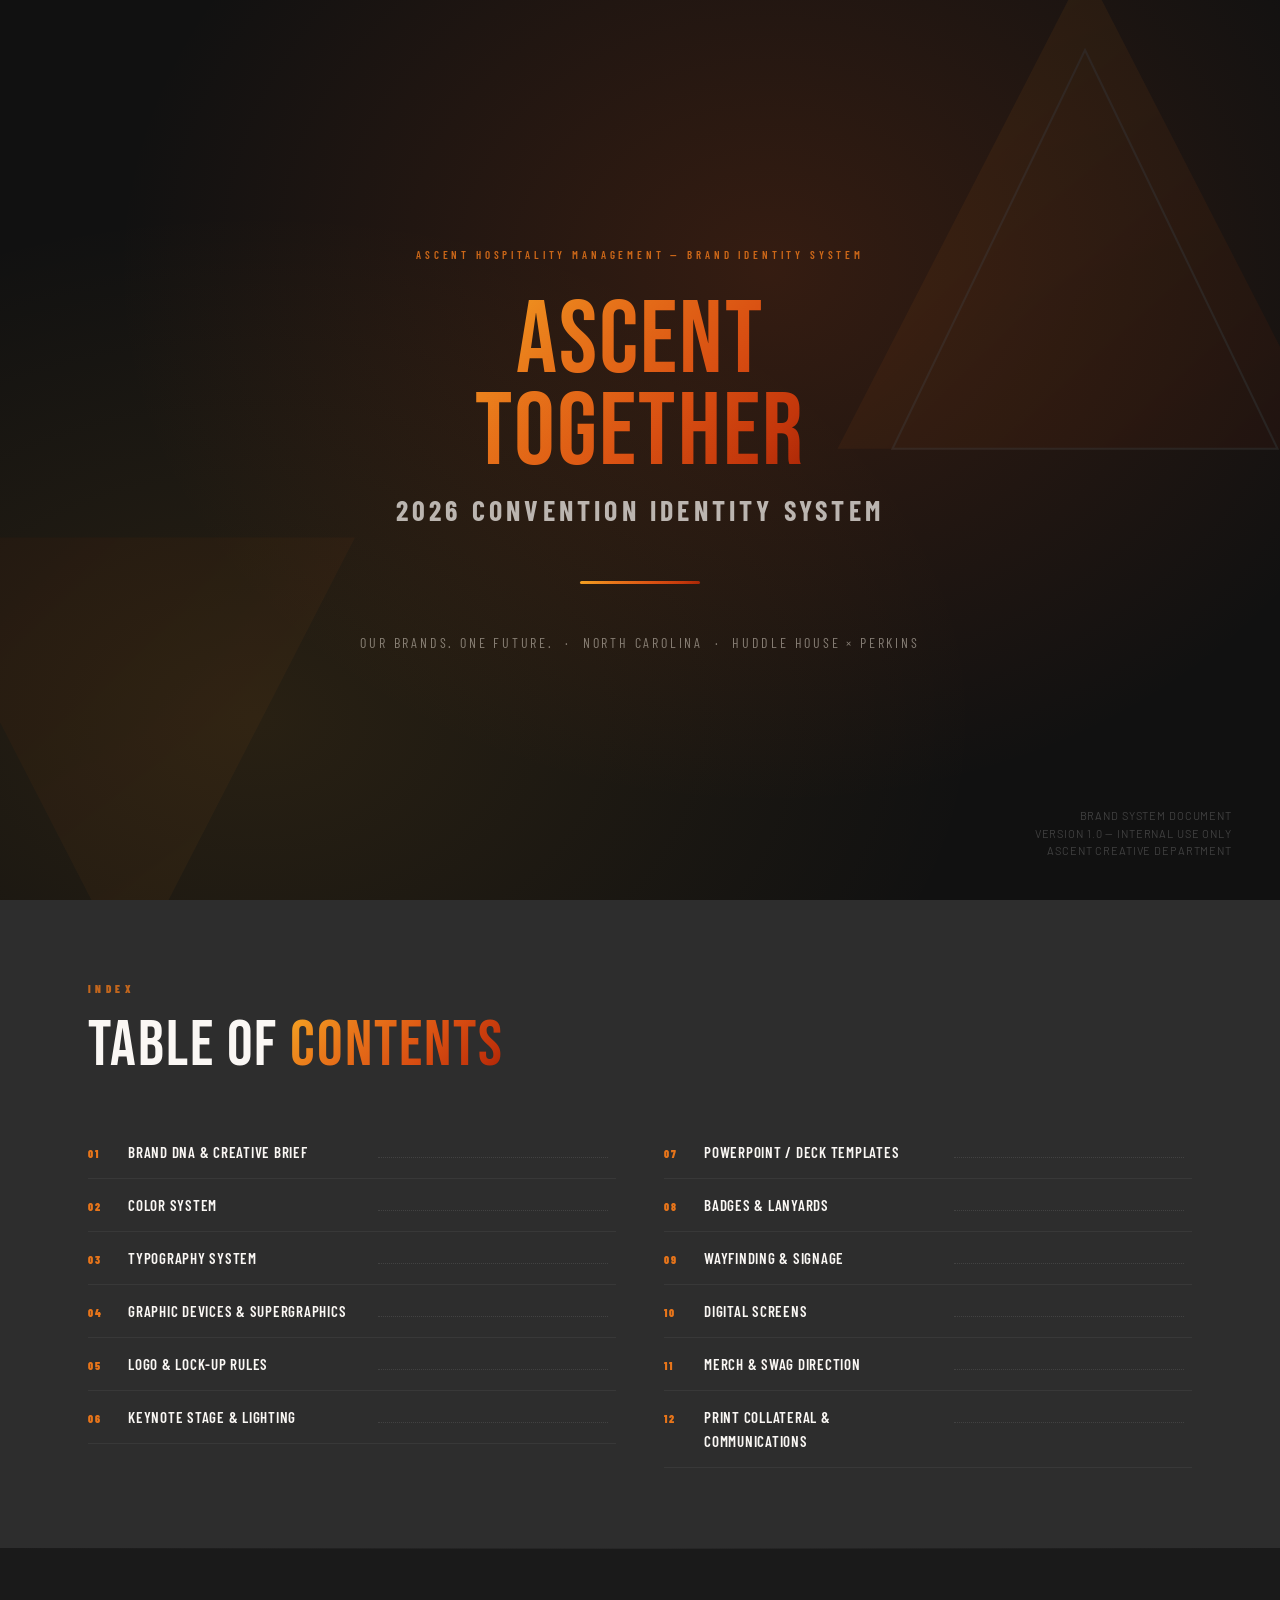
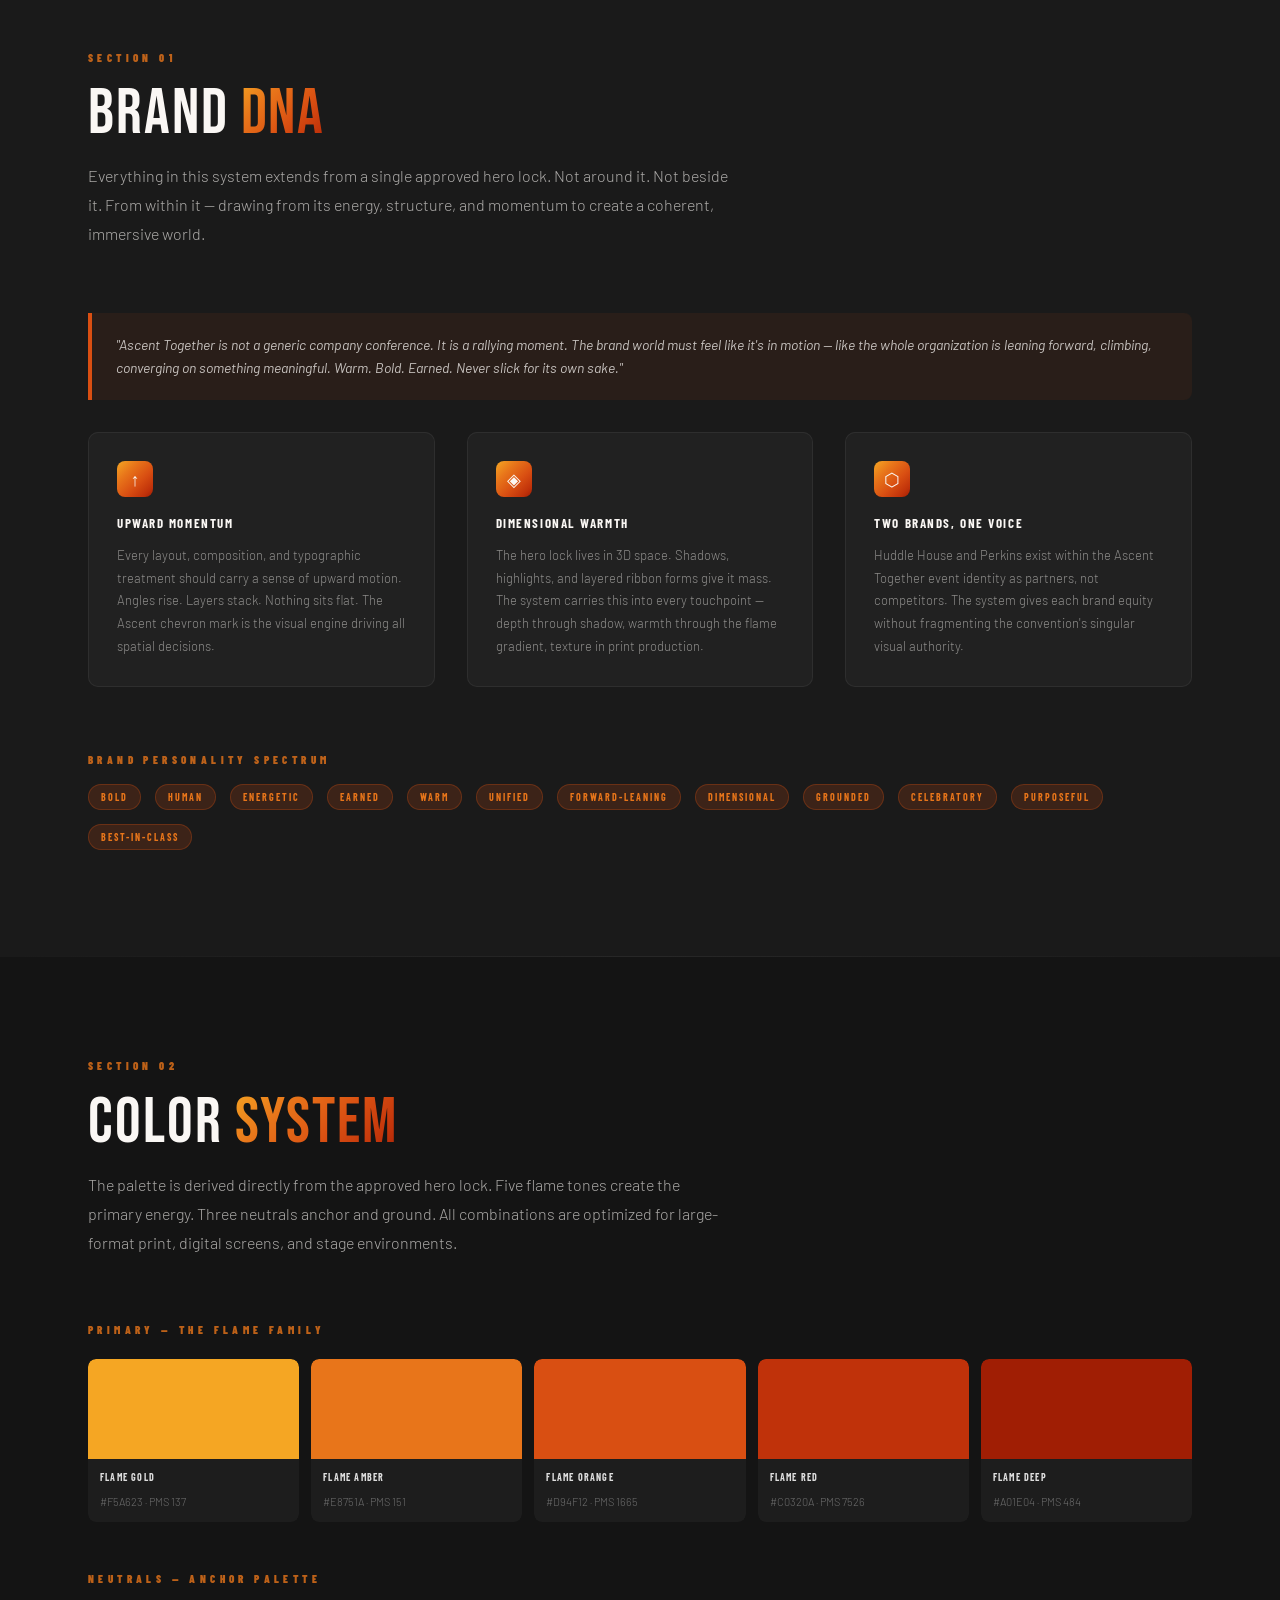
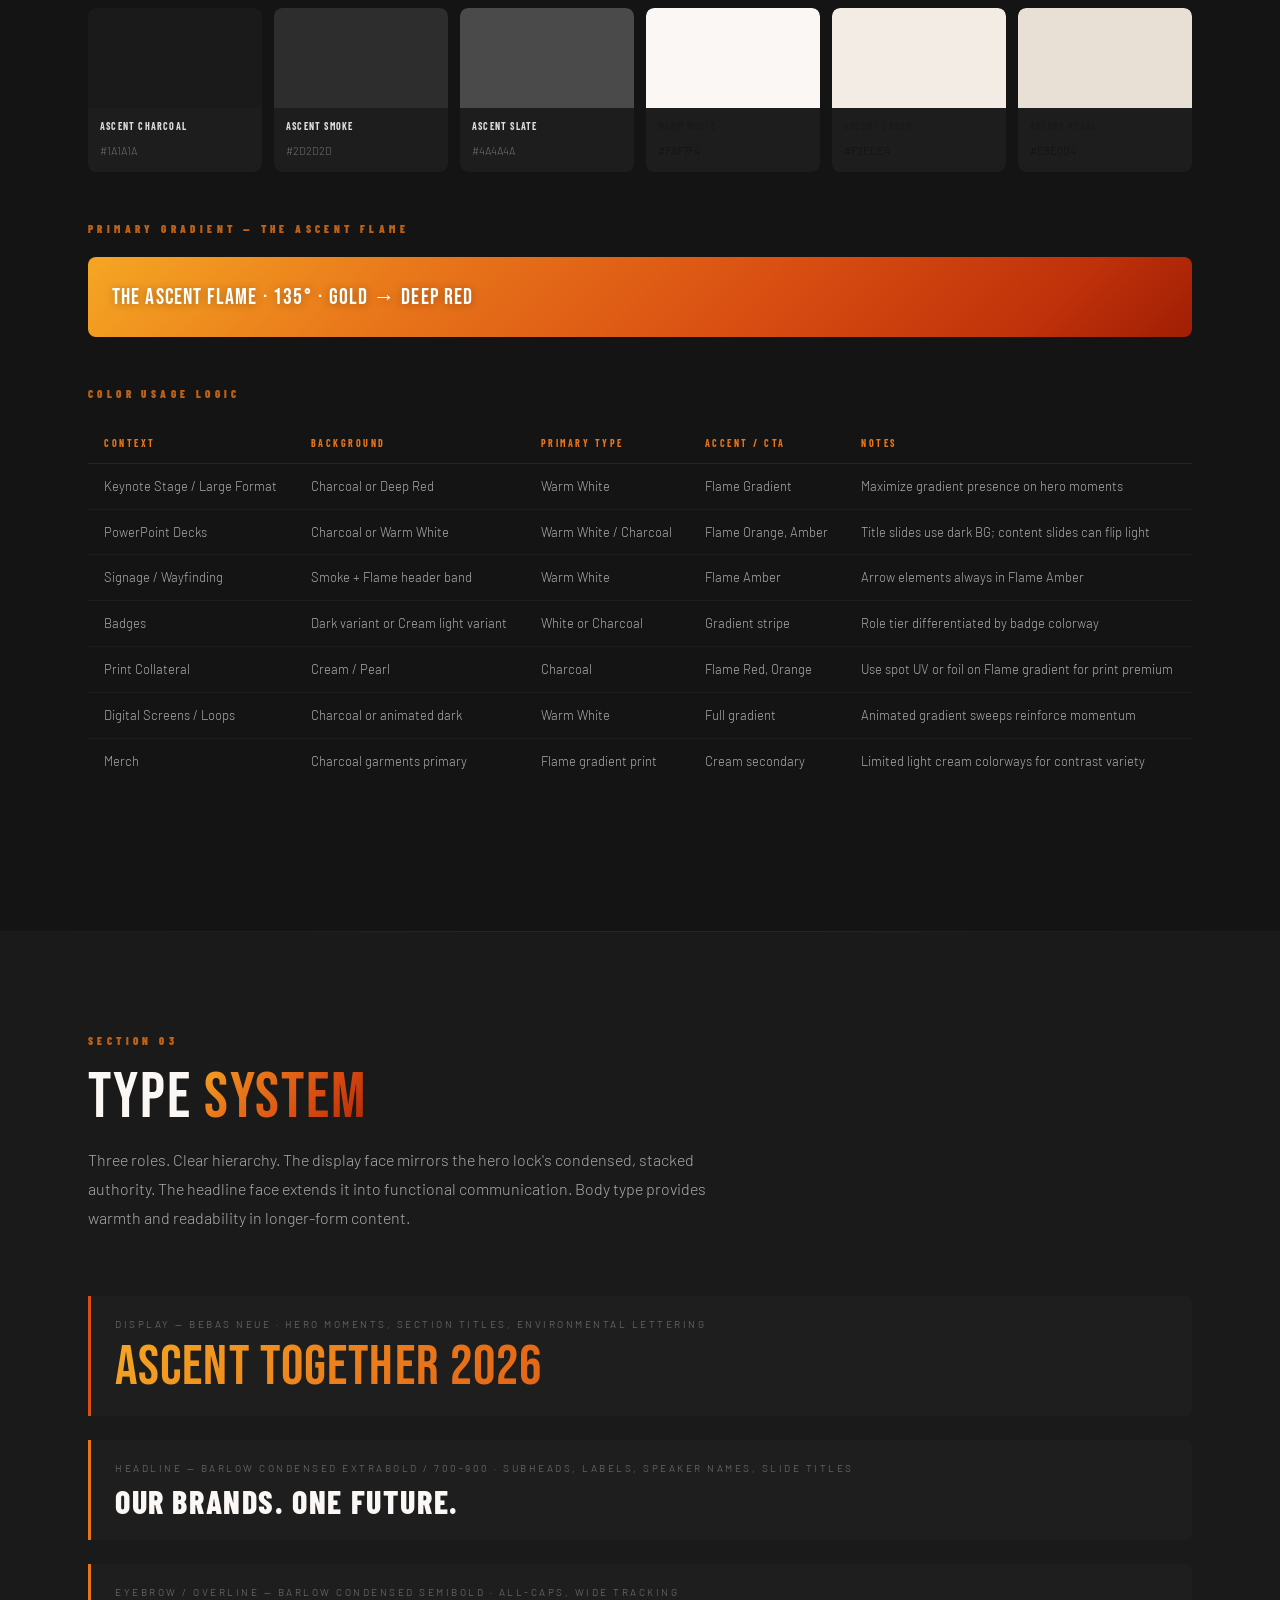
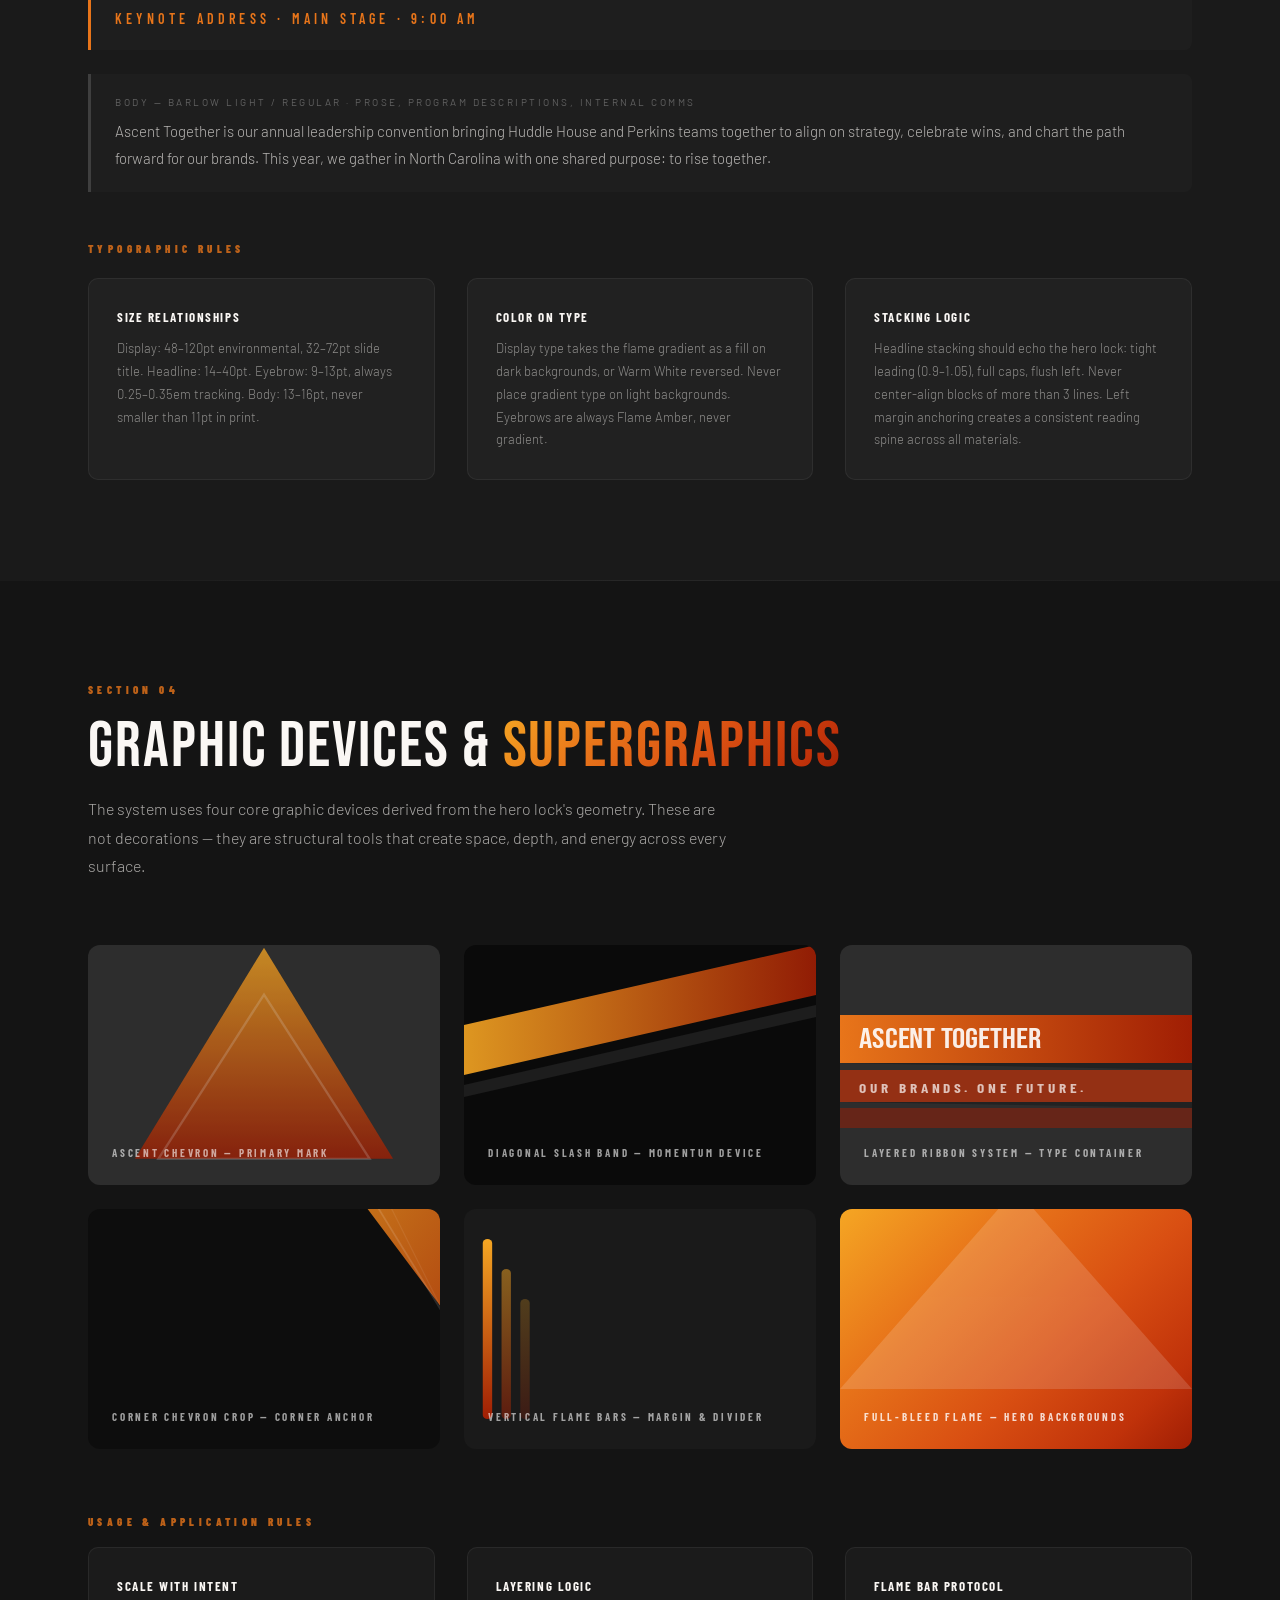
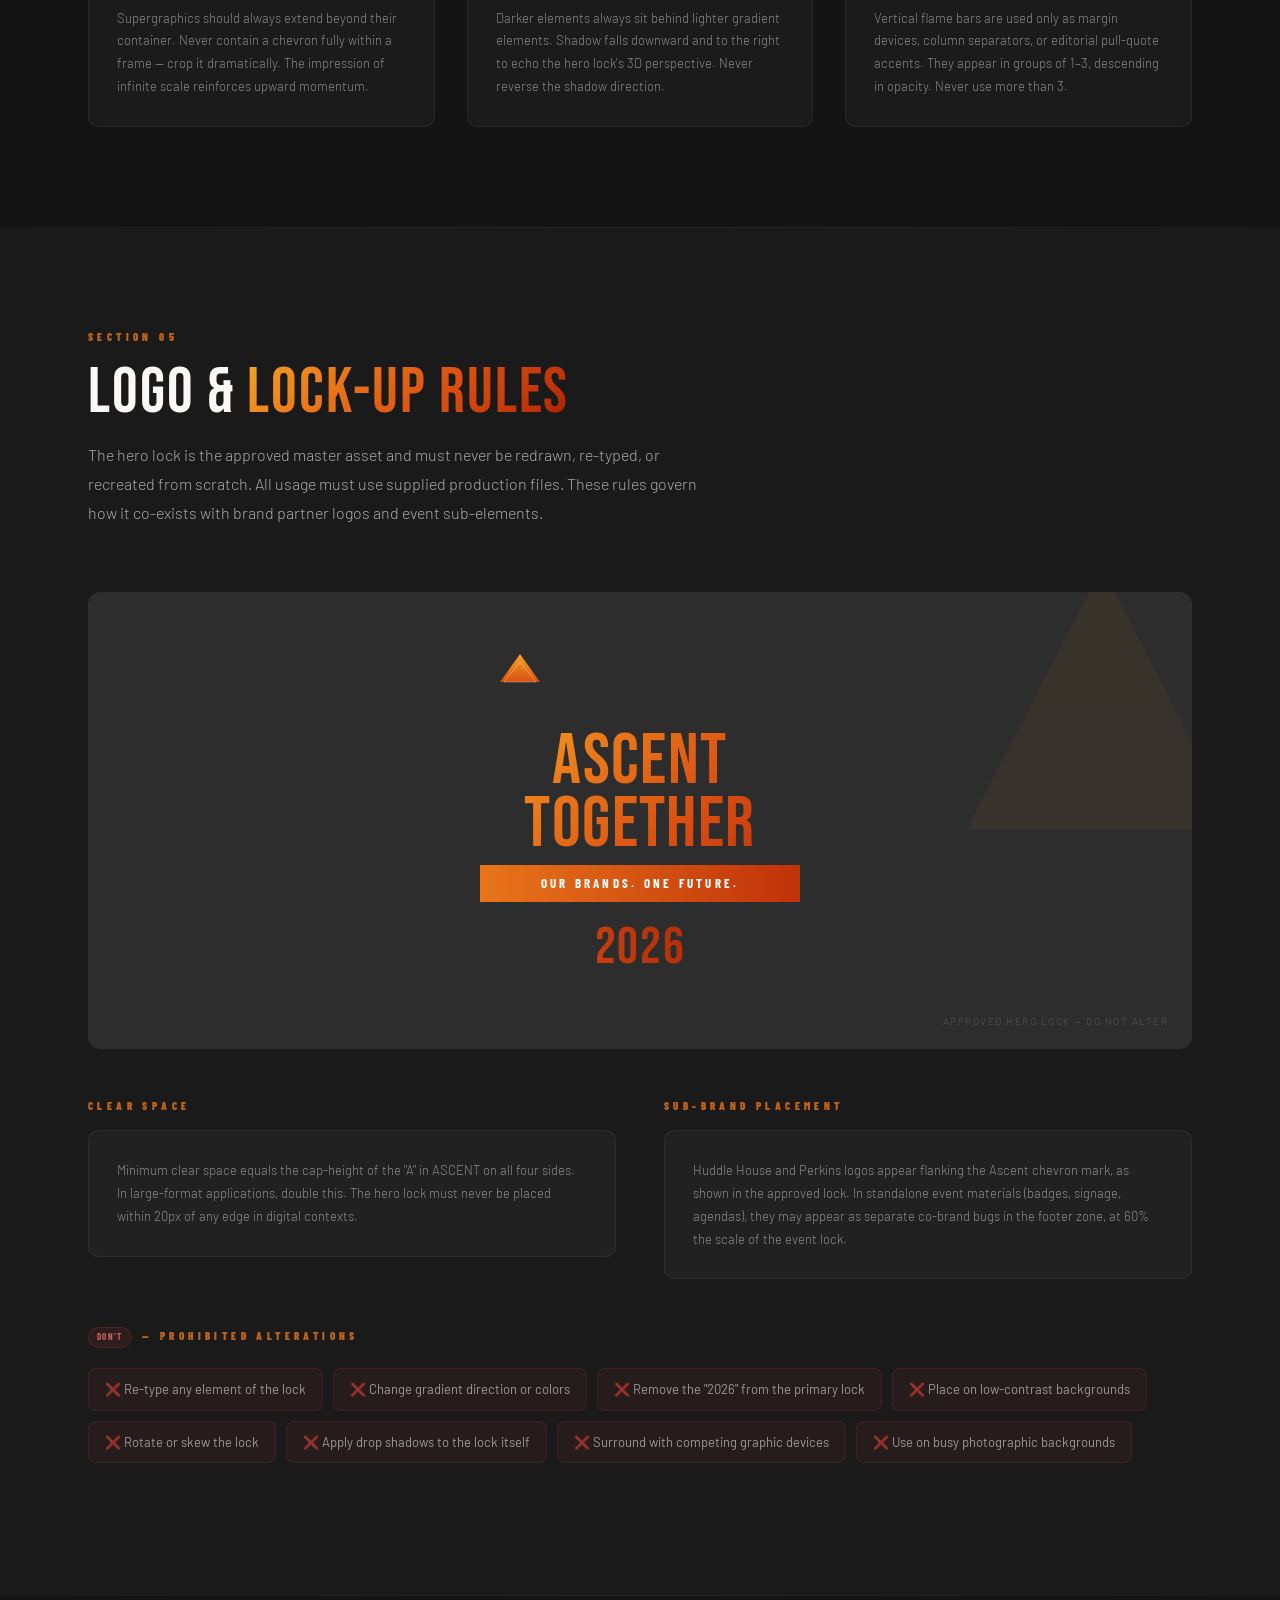
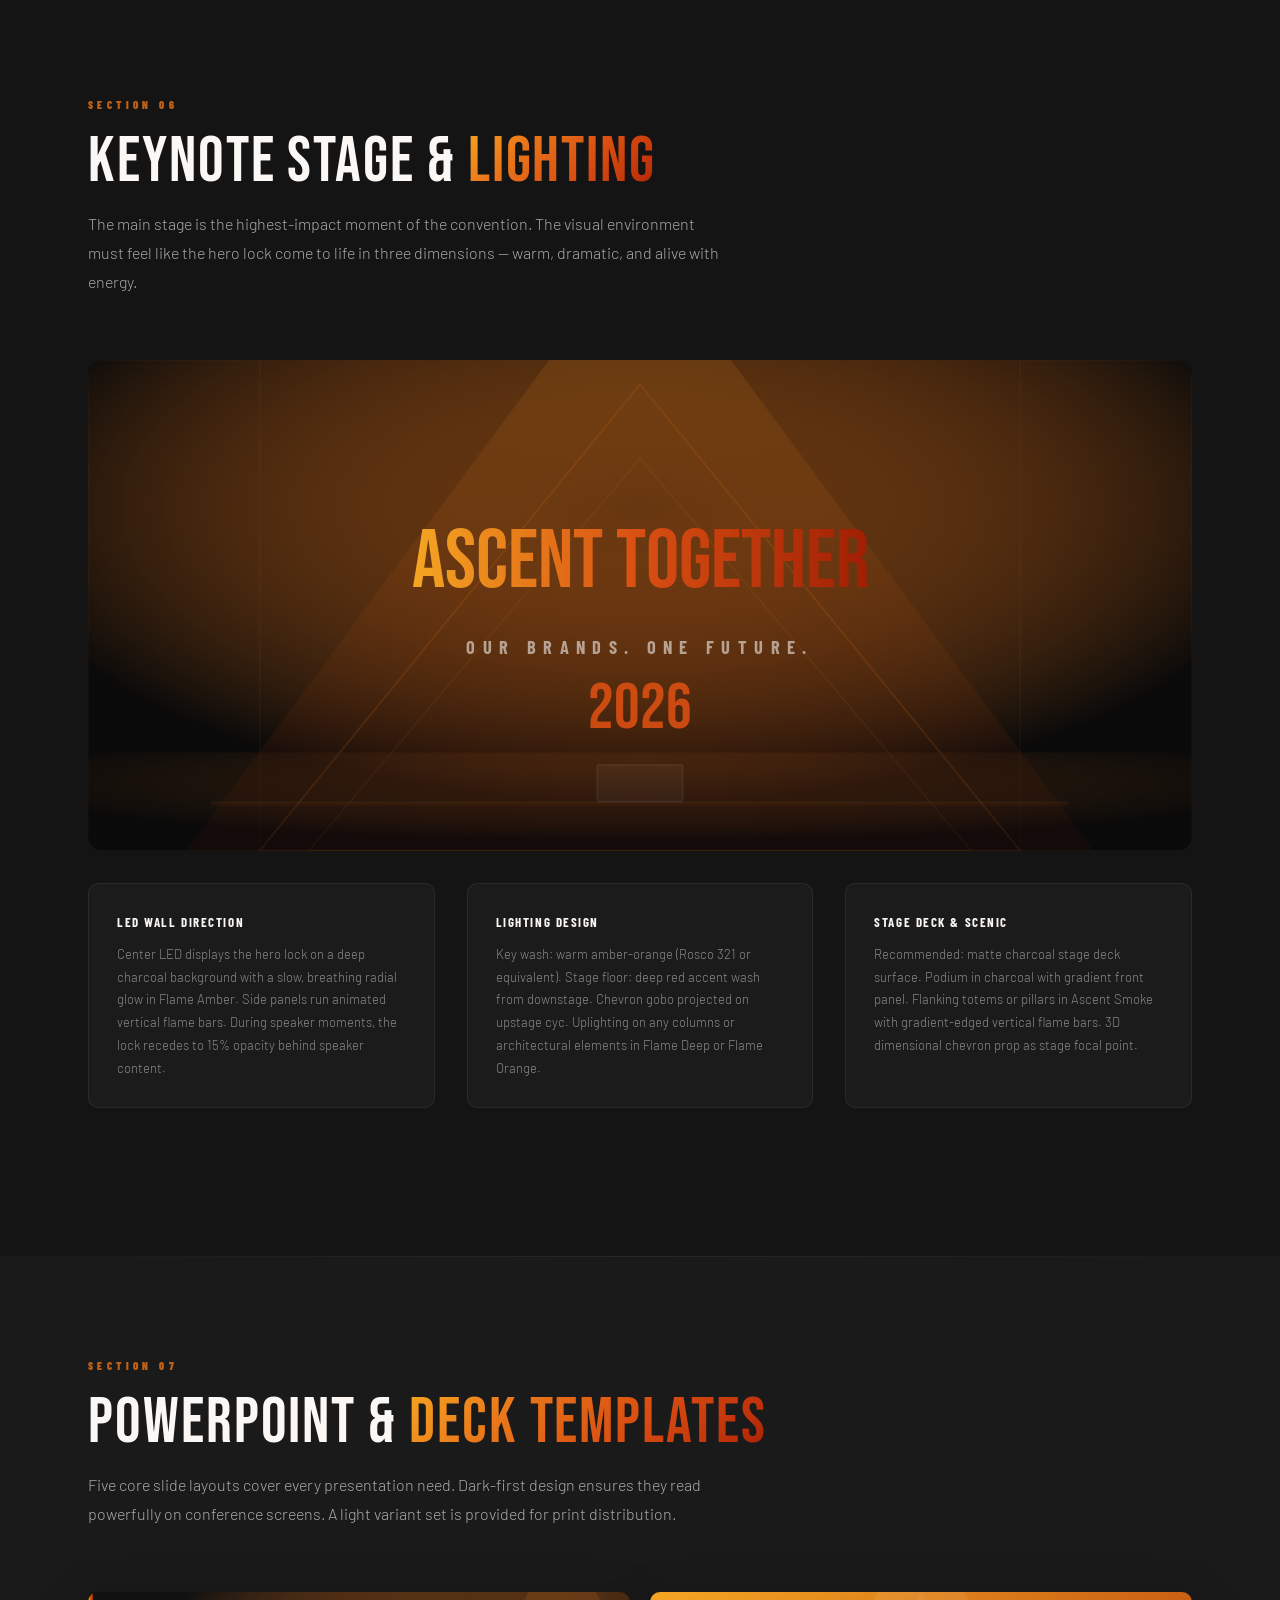
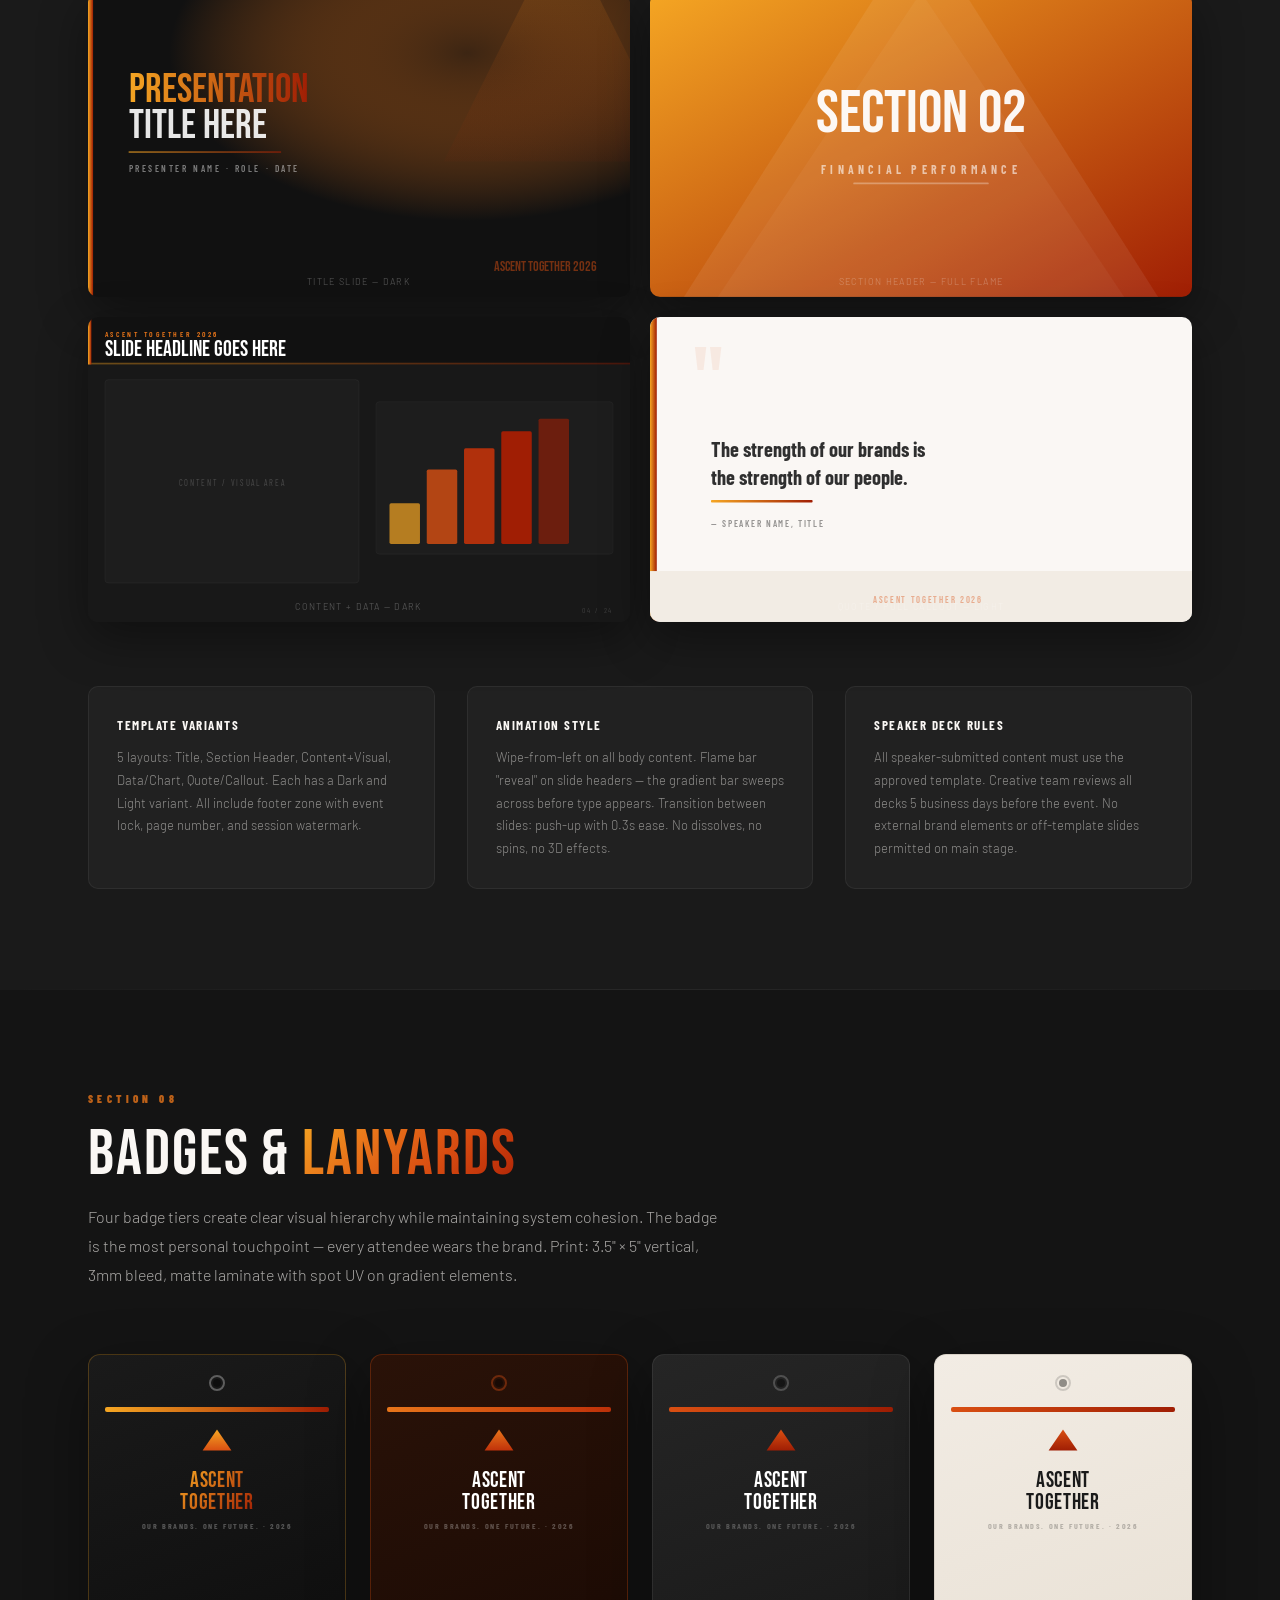
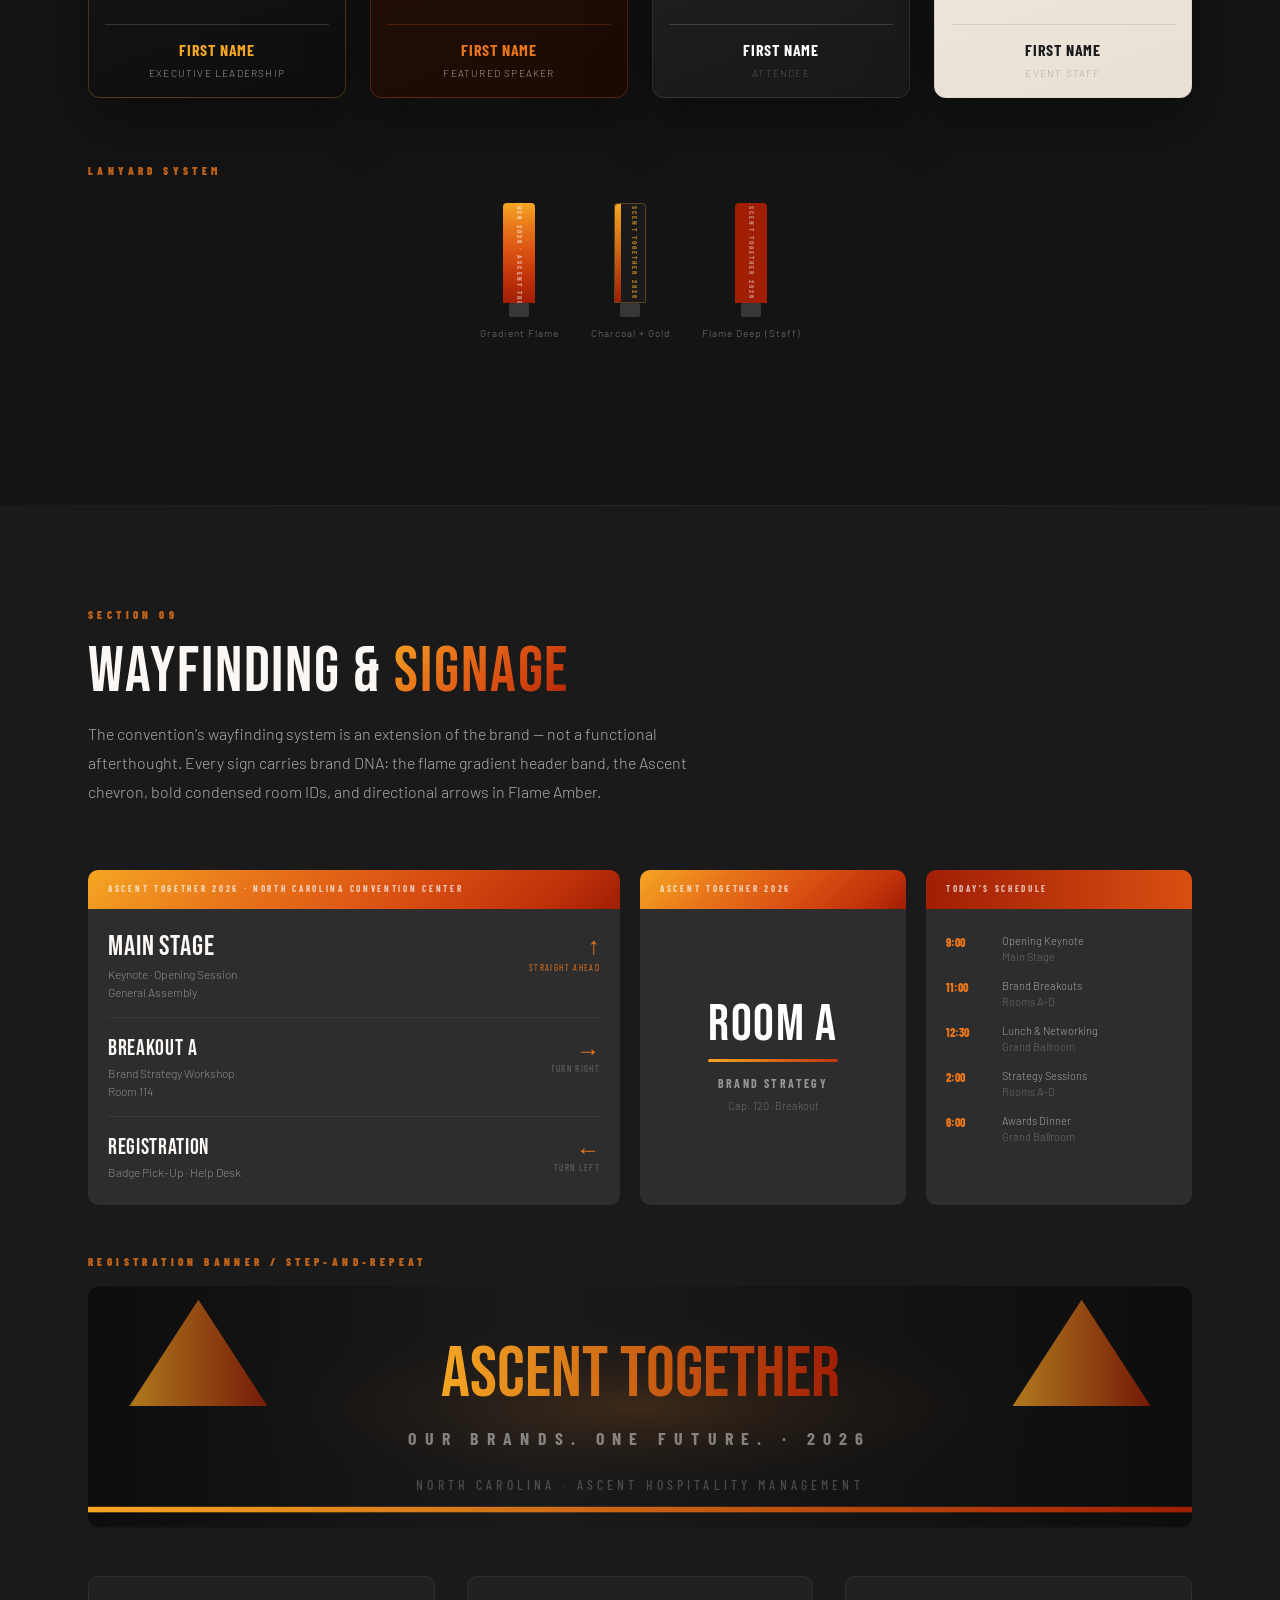
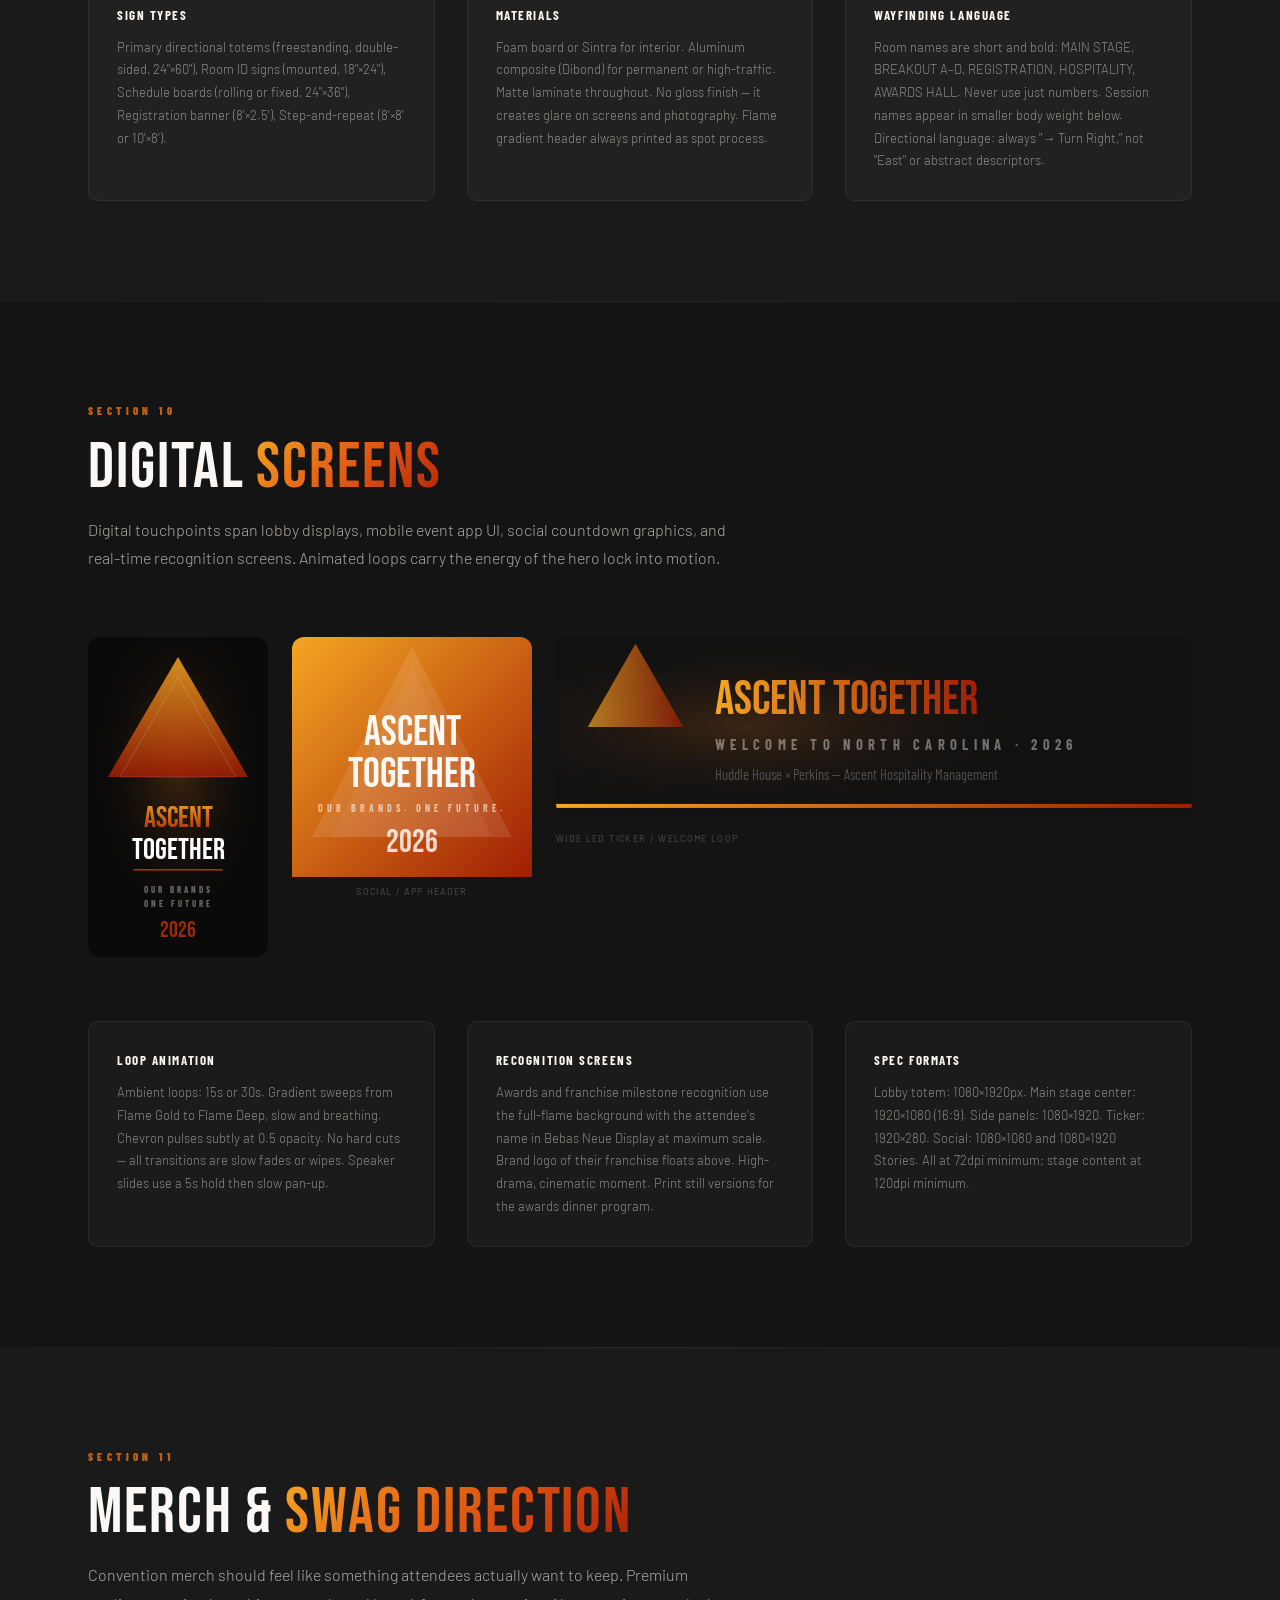
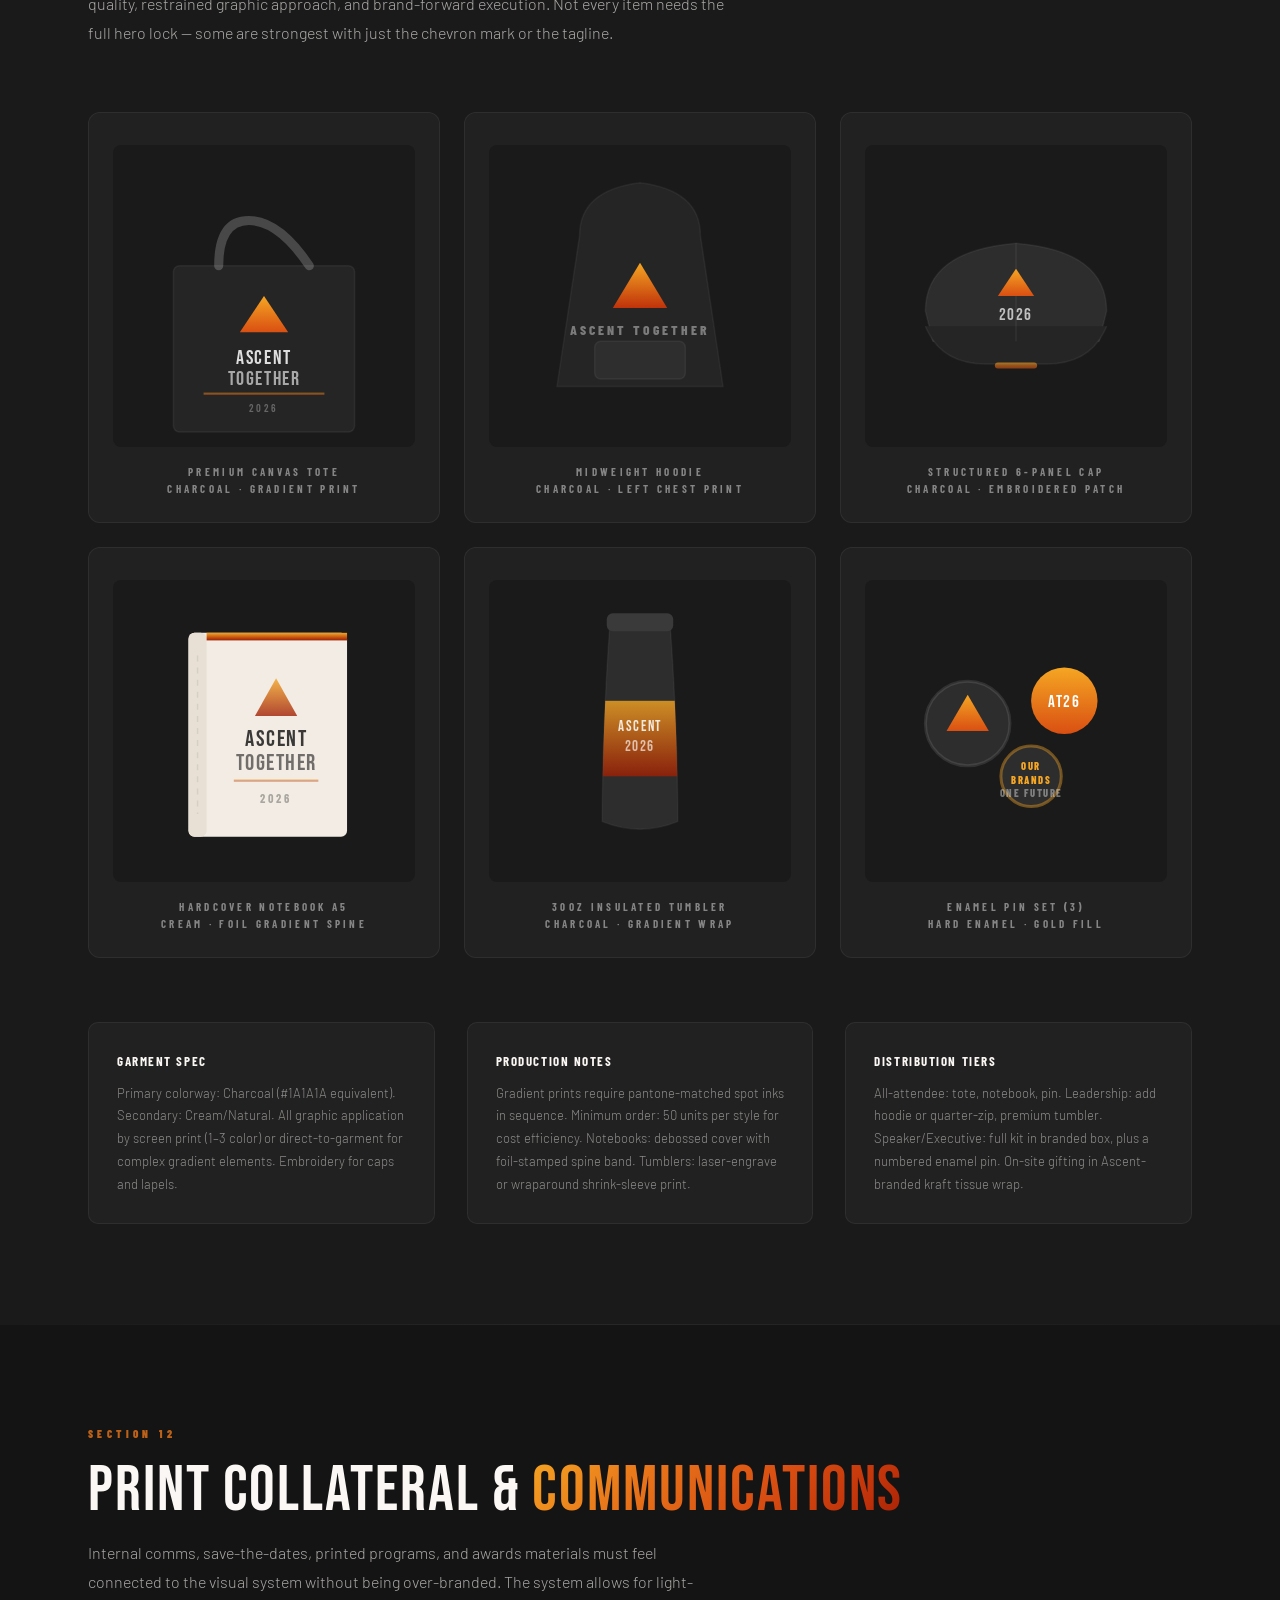
==== index.html @ b2c0755d "Add files via upload" ====
<!DOCTYPE html>
<html lang="en">
<head>
<meta charset="UTF-8">
<meta name="viewport" content="width=device-width, initial-scale=1.0">
<title>ASCENT TOGETHER 2026 — Convention Brand System</title>
<link href="https://fonts.googleapis.com/css2?family=Bebas+Neue&family=Barlow+Condensed:ital,wght@0,400;0,600;0,700;0,800;0,900;1,700&family=Barlow:ital,wght@0,300;0,400;0,500;0,600;1,300;1,400&display=swap" rel="stylesheet">
<style>
  :root {
    /* Brand Palette */
    --flame-gold:    #F5A623;
    --flame-amber:   #E8751A;
    --flame-orange:  #D94F12;
    --flame-red:     #C0320A;
    --flame-deep:    #A01E04;

    --ascent-charcoal: #1A1A1A;
    --ascent-smoke:    #2D2D2D;
    --ascent-slate:    #4A4A4A;
    --ascent-warm-white: #FAF7F4;
    --ascent-cream:   #F2ECE4;
    --ascent-pearl:   #E8E0D4;

    /* Typography */
    --font-display: 'Bebas Neue', 'Impact', sans-serif;
    --font-headline: 'Barlow Condensed', sans-serif;
    --font-body: 'Barlow', sans-serif;

    /* Gradients */
    --gradient-flame: linear-gradient(135deg, #F5A623 0%, #E8751A 30%, #D94F12 60%, #C0320A 85%, #A01E04 100%);
    --gradient-flame-v: linear-gradient(180deg, #F5A623 0%, #E8751A 30%, #D94F12 60%, #C0320A 100%);
    --gradient-dark: linear-gradient(135deg, #1A1A1A 0%, #2D2D2D 100%);
    --gradient-warm: linear-gradient(135deg, #FAF7F4 0%, #F2ECE4 100%);

    --page-width: 1200px;
  }

  * { margin: 0; padding: 0; box-sizing: border-box; }

  body {
    background: var(--ascent-charcoal);
    color: var(--ascent-warm-white);
    font-family: var(--font-body);
    font-size: 16px;
    line-height: 1.6;
  }

  /* ─── COVER ─── */
  .cover {
    position: relative;
    min-height: 100vh;
    display: flex;
    flex-direction: column;
    justify-content: center;
    align-items: center;
    overflow: hidden;
    background: #111;
    padding: 80px 40px;
  }

  .cover-bg {
    position: absolute;
    inset: 0;
    background: radial-gradient(ellipse at 60% 30%, rgba(216,79,18,0.18) 0%, transparent 60%),
                radial-gradient(ellipse at 20% 80%, rgba(245,166,35,0.10) 0%, transparent 50%);
  }

  .cover-supergraphic {
    position: absolute;
    top: -60px;
    right: -80px;
    width: 550px;
    height: 550px;
    opacity: 0.07;
  }

  .cover-supergraphic-bl {
    position: absolute;
    bottom: -100px;
    left: -120px;
    width: 500px;
    height: 500px;
    opacity: 0.05;
    transform: rotate(180deg);
  }

  .cover-label {
    font-family: var(--font-headline);
    font-weight: 600;
    font-size: 11px;
    letter-spacing: 0.35em;
    text-transform: uppercase;
    color: var(--flame-amber);
    margin-bottom: 32px;
    opacity: 0.85;
  }

  .cover-title {
    font-family: var(--font-display);
    font-size: clamp(64px, 8vw, 120px);
    line-height: 0.9;
    text-align: center;
    background: var(--gradient-flame);
    -webkit-background-clip: text;
    -webkit-text-fill-color: transparent;
    background-clip: text;
    margin-bottom: 8px;
    letter-spacing: 0.02em;
  }

  .cover-sub {
    font-family: var(--font-headline);
    font-weight: 700;
    font-size: clamp(18px, 2.5vw, 28px);
    letter-spacing: 0.15em;
    text-transform: uppercase;
    color: var(--ascent-warm-white);
    text-align: center;
    margin-bottom: 48px;
    opacity: 0.7;
  }

  .cover-divider {
    width: 120px;
    height: 3px;
    background: var(--gradient-flame);
    margin: 0 auto 48px;
    border-radius: 2px;
  }

  .cover-meta {
    font-family: var(--font-headline);
    font-weight: 400;
    font-size: 14px;
    letter-spacing: 0.2em;
    text-transform: uppercase;
    color: var(--ascent-pearl);
    text-align: center;
    opacity: 0.5;
  }

  .cover-doc-info {
    position: absolute;
    bottom: 40px;
    right: 48px;
    text-align: right;
    font-family: var(--font-body);
    font-size: 11px;
    letter-spacing: 0.08em;
    color: rgba(255,255,255,0.2);
    text-transform: uppercase;
  }

  /* ─── SECTION SYSTEM ─── */
  .section-block {
    max-width: var(--page-width);
    margin: 0 auto;
    padding: 100px 48px;
  }

  .section-divider {
    width: 100%;
    height: 1px;
    background: linear-gradient(90deg, var(--flame-orange), transparent);
    opacity: 0.2;
  }

  .section-number {
    font-family: var(--font-headline);
    font-weight: 900;
    font-size: 11px;
    letter-spacing: 0.4em;
    text-transform: uppercase;
    color: var(--flame-amber);
    margin-bottom: 16px;
    opacity: 0.8;
  }

  .section-title {
    font-family: var(--font-display);
    font-size: clamp(40px, 5vw, 72px);
    line-height: 1;
    letter-spacing: 0.03em;
    color: var(--ascent-warm-white);
    margin-bottom: 16px;
  }

  .section-title span {
    background: var(--gradient-flame);
    -webkit-background-clip: text;
    -webkit-text-fill-color: transparent;
    background-clip: text;
  }

  .section-intro {
    font-family: var(--font-body);
    font-size: 16px;
    font-weight: 300;
    line-height: 1.8;
    color: rgba(250,247,244,0.65);
    max-width: 640px;
    margin-bottom: 64px;
  }

  /* ─── PALETTE ─── */
  .palette-grid {
    display: grid;
    grid-template-columns: repeat(5, 1fr) 1fr 1fr 1fr;
    gap: 12px;
    margin-bottom: 48px;
  }

  .swatch {
    border-radius: 8px;
    overflow: hidden;
  }

  .swatch-color {
    height: 100px;
    border-radius: 8px 8px 0 0;
  }

  .swatch-info {
    background: rgba(255,255,255,0.04);
    padding: 10px 12px;
    border-radius: 0 0 8px 8px;
  }

  .swatch-name {
    font-family: var(--font-headline);
    font-weight: 700;
    font-size: 10px;
    letter-spacing: 0.12em;
    text-transform: uppercase;
    color: rgba(255,255,255,0.85);
    display: block;
    margin-bottom: 2px;
  }

  .swatch-hex {
    font-family: var(--font-body);
    font-size: 11px;
    color: rgba(255,255,255,0.35);
    font-weight: 300;
  }

  .gradient-swatch {
    height: 80px;
    border-radius: 8px;
    background: var(--gradient-flame);
    margin-bottom: 48px;
    position: relative;
    display: flex;
    align-items: center;
    padding: 0 24px;
  }

  .gradient-swatch-label {
    font-family: var(--font-display);
    font-size: 22px;
    color: white;
    letter-spacing: 0.05em;
    text-shadow: 0 1px 8px rgba(0,0,0,0.3);
  }

  /* ─── TYPE SYSTEM ─── */
  .type-specimen {
    display: grid;
    grid-template-columns: 1fr 1fr;
    gap: 40px;
    margin-bottom: 64px;
  }

  .type-row {
    border-left: 3px solid;
    padding: 20px 24px;
    margin-bottom: 24px;
    background: rgba(255,255,255,0.02);
    border-radius: 0 8px 8px 0;
  }

  .type-row.flame { border-color: var(--flame-orange); }
  .type-row.amber { border-color: var(--flame-amber); }
  .type-row.slate { border-color: rgba(255,255,255,0.15); }

  .type-meta {
    font-size: 10px;
    letter-spacing: 0.25em;
    text-transform: uppercase;
    color: rgba(255,255,255,0.3);
    margin-bottom: 8px;
    font-family: var(--font-body);
    font-weight: 400;
  }

  .type-display-ex {
    font-family: var(--font-display);
    font-size: 56px;
    line-height: 1;
    background: var(--gradient-flame);
    -webkit-background-clip: text;
    -webkit-text-fill-color: transparent;
    background-clip: text;
    letter-spacing: 0.02em;
  }

  .type-headline-ex {
    font-family: var(--font-headline);
    font-size: 32px;
    font-weight: 800;
    line-height: 1.1;
    letter-spacing: 0.05em;
    text-transform: uppercase;
    color: var(--ascent-warm-white);
  }

  .type-subhead-ex {
    font-family: var(--font-headline);
    font-size: 14px;
    font-weight: 600;
    letter-spacing: 0.3em;
    text-transform: uppercase;
    color: var(--flame-amber);
  }

  .type-body-ex {
    font-family: var(--font-body);
    font-size: 15px;
    font-weight: 300;
    line-height: 1.8;
    color: rgba(250,247,244,0.7);
  }

  /* ─── SUPERGRAPHIC DEVICE ─── */
  .supergraphic-showcase {
    display: grid;
    grid-template-columns: 1fr 1fr 1fr;
    gap: 24px;
    margin-bottom: 64px;
  }

  .sg-card {
    border-radius: 12px;
    overflow: hidden;
    position: relative;
    min-height: 240px;
    display: flex;
    align-items: flex-end;
    padding: 24px;
  }

  .sg-card-label {
    font-family: var(--font-headline);
    font-weight: 700;
    font-size: 11px;
    letter-spacing: 0.25em;
    text-transform: uppercase;
    color: rgba(255,255,255,0.6);
    position: relative;
    z-index: 2;
  }

  /* ─── ENVIRONMENTAL / APPLICATIONS ─── */
  .app-grid {
    display: grid;
    grid-template-columns: 1fr 1fr;
    gap: 24px;
    margin-bottom: 64px;
  }

  .app-card {
    border-radius: 12px;
    padding: 0;
    overflow: hidden;
    position: relative;
    min-height: 320px;
    display: flex;
    flex-direction: column;
    justify-content: flex-end;
  }

  .app-card-inner {
    padding: 32px;
    position: relative;
    z-index: 2;
  }

  .app-card-eyebrow {
    font-family: var(--font-headline);
    font-size: 10px;
    font-weight: 600;
    letter-spacing: 0.35em;
    text-transform: uppercase;
    color: var(--flame-amber);
    margin-bottom: 8px;
  }

  .app-card-title {
    font-family: var(--font-display);
    font-size: 36px;
    line-height: 1;
    color: white;
    letter-spacing: 0.03em;
    margin-bottom: 12px;
  }

  .app-card-desc {
    font-family: var(--font-body);
    font-size: 13px;
    font-weight: 300;
    line-height: 1.7;
    color: rgba(255,255,255,0.55);
    max-width: 340px;
  }

  /* Stage / Keynote */
  .keynote-mockup {
    border-radius: 16px;
    overflow: hidden;
    background: #0A0A0A;
    margin-bottom: 64px;
    position: relative;
    padding-bottom: 44.44%; /* 16:9 */
  }

  .keynote-mockup-inner {
    position: absolute;
    inset: 0;
    display: flex;
    flex-direction: column;
    align-items: center;
    justify-content: center;
    overflow: hidden;
  }

  /* Badge System */
  .badge-grid {
    display: grid;
    grid-template-columns: repeat(4, 1fr);
    gap: 24px;
    margin-bottom: 64px;
  }

  .badge {
    border-radius: 12px;
    overflow: hidden;
    aspect-ratio: 3/4;
    position: relative;
    display: flex;
    flex-direction: column;
    align-items: center;
    justify-content: flex-start;
    padding: 20px 16px 16px;
    box-shadow: 0 20px 60px rgba(0,0,0,0.4);
  }

  .badge-hole {
    width: 16px;
    height: 16px;
    border-radius: 50%;
    border: 2px solid rgba(255,255,255,0.3);
    margin-bottom: 16px;
    position: relative;
  }
  .badge-hole::after {
    content: '';
    position: absolute;
    inset: 2px;
    border-radius: 50%;
    background: rgba(0,0,0,0.4);
  }

  .badge-logo-area {
    margin-bottom: 12px;
    text-align: center;
  }

  .badge-event-name {
    font-family: var(--font-display);
    font-size: 22px;
    text-align: center;
    line-height: 1;
    letter-spacing: 0.03em;
  }

  .badge-tagline {
    font-family: var(--font-headline);
    font-size: 8px;
    font-weight: 700;
    letter-spacing: 0.2em;
    text-transform: uppercase;
    text-align: center;
    margin-top: 6px;
    opacity: 0.7;
  }

  .badge-name-area {
    margin-top: auto;
    text-align: center;
    width: 100%;
    border-top: 1px solid rgba(255,255,255,0.15);
    padding-top: 12px;
  }

  .badge-name {
    font-family: var(--font-headline);
    font-weight: 700;
    font-size: 16px;
    letter-spacing: 0.05em;
    text-transform: uppercase;
  }

  .badge-title {
    font-family: var(--font-body);
    font-size: 10px;
    font-weight: 300;
    letter-spacing: 0.12em;
    text-transform: uppercase;
    opacity: 0.6;
    margin-top: 2px;
  }

  /* PowerPoint Template */
  .deck-grid {
    display: grid;
    grid-template-columns: 1fr 1fr;
    gap: 20px;
    margin-bottom: 64px;
  }

  .slide {
    border-radius: 10px;
    overflow: hidden;
    position: relative;
    aspect-ratio: 16/9;
    box-shadow: 0 16px 48px rgba(0,0,0,0.4);
  }

  .slide-inner {
    position: absolute;
    inset: 0;
    padding: 32px;
    display: flex;
    flex-direction: column;
  }

  /* Merch */
  .merch-grid {
    display: grid;
    grid-template-columns: repeat(3, 1fr);
    gap: 24px;
    margin-bottom: 64px;
  }

  .merch-card {
    border-radius: 12px;
    background: rgba(255,255,255,0.03);
    border: 1px solid rgba(255,255,255,0.06);
    padding: 32px 24px 24px;
    display: flex;
    flex-direction: column;
    align-items: center;
    gap: 16px;
  }

  .merch-visual {
    width: 100%;
    aspect-ratio: 1;
    border-radius: 8px;
    display: flex;
    align-items: center;
    justify-content: center;
    position: relative;
    overflow: hidden;
  }

  .merch-title {
    font-family: var(--font-headline);
    font-weight: 700;
    font-size: 11px;
    letter-spacing: 0.3em;
    text-transform: uppercase;
    color: rgba(255,255,255,0.45);
    text-align: center;
  }

  /* Wayfinding */
  .wayfinding-grid {
    display: grid;
    grid-template-columns: 2fr 1fr 1fr;
    gap: 20px;
    margin-bottom: 64px;
  }

  .sign {
    border-radius: 10px;
    overflow: hidden;
    display: flex;
    flex-direction: column;
  }

  .sign-header {
    padding: 12px 20px;
    background: var(--gradient-flame);
  }

  .sign-header-text {
    font-family: var(--font-headline);
    font-size: 9px;
    font-weight: 700;
    letter-spacing: 0.3em;
    text-transform: uppercase;
    color: rgba(255,255,255,0.7);
  }

  .sign-body {
    flex: 1;
    padding: 24px 20px;
    background: var(--ascent-smoke);
    display: flex;
    flex-direction: column;
    justify-content: space-between;
  }

  .sign-room {
    font-family: var(--font-display);
    font-size: 28px;
    line-height: 1;
    color: var(--ascent-warm-white);
    letter-spacing: 0.03em;
    margin-bottom: 4px;
  }

  .sign-event {
    font-family: var(--font-body);
    font-size: 12px;
    font-weight: 300;
    color: rgba(255,255,255,0.45);
    line-height: 1.5;
  }

  .sign-arrow {
    display: flex;
    align-items: center;
    gap: 8px;
    margin-top: 16px;
  }

  .arrow-line {
    flex: 1;
    height: 1px;
    background: var(--flame-orange);
    opacity: 0.4;
  }

  .arrow-head {
    color: var(--flame-amber);
    font-size: 20px;
    line-height: 1;
  }

  /* Utility */
  .two-col {
    display: grid;
    grid-template-columns: 1fr 1fr;
    gap: 48px;
    align-items: start;
  }

  .three-col {
    display: grid;
    grid-template-columns: 1fr 1fr 1fr;
    gap: 32px;
  }

  .rule-card {
    background: rgba(255,255,255,0.03);
    border: 1px solid rgba(255,255,255,0.06);
    border-radius: 10px;
    padding: 28px;
  }

  .rule-card-icon {
    width: 36px;
    height: 36px;
    border-radius: 8px;
    background: var(--gradient-flame);
    display: flex;
    align-items: center;
    justify-content: center;
    margin-bottom: 16px;
    font-size: 18px;
  }

  .rule-card-title {
    font-family: var(--font-headline);
    font-weight: 700;
    font-size: 13px;
    letter-spacing: 0.12em;
    text-transform: uppercase;
    color: var(--ascent-warm-white);
    margin-bottom: 10px;
  }

  .rule-card-body {
    font-family: var(--font-body);
    font-size: 13px;
    font-weight: 300;
    line-height: 1.75;
    color: rgba(250,247,244,0.5);
  }

  .chip {
    display: inline-block;
    font-family: var(--font-headline);
    font-weight: 700;
    font-size: 10px;
    letter-spacing: 0.2em;
    text-transform: uppercase;
    padding: 4px 12px;
    border-radius: 100px;
    background: rgba(216,79,18,0.18);
    color: var(--flame-amber);
    border: 1px solid rgba(216,79,18,0.3);
    margin-right: 6px;
    margin-bottom: 6px;
  }

  .page-break {
    height: 1px;
    background: linear-gradient(90deg, transparent, rgba(255,255,255,0.06), transparent);
    margin: 0;
  }

  .full-bleed {
    width: 100%;
    padding: 0;
  }

  .bg-dark { background: var(--ascent-charcoal); }
  .bg-smoke { background: var(--ascent-smoke); }
  .bg-flame { background: var(--gradient-flame); }
  .bg-warm { background: var(--ascent-cream); }

  /* Ascent mark SVG container */
  .ascent-mark {
    display: inline-block;
  }

  /* Lanyard */
  .lanyard-row {
    display: flex;
    gap: 32px;
    justify-content: center;
    margin-bottom: 64px;
    flex-wrap: wrap;
  }

  .lanyard {
    display: flex;
    flex-direction: column;
    align-items: center;
    gap: 0;
  }

  .lanyard-strap {
    width: 32px;
    height: 100px;
    border-radius: 4px 4px 0 0;
    display: flex;
    align-items: center;
    justify-content: center;
    overflow: hidden;
    position: relative;
    flex-shrink: 0;
  }

  .lanyard-text {
    writing-mode: vertical-lr;
    text-orientation: mixed;
    font-family: var(--font-headline);
    font-size: 7px;
    font-weight: 800;
    letter-spacing: 0.25em;
    text-transform: uppercase;
    white-space: nowrap;
  }

  .lanyard-clip {
    width: 20px;
    height: 14px;
    background: rgba(255,255,255,0.15);
    border-radius: 2px;
    position: relative;
  }

  /* Tote bag */
  .tote-visual {
    position: relative;
    background: var(--ascent-charcoal);
    border-radius: 12px;
    width: 100%;
    aspect-ratio: 1;
    display: flex;
    align-items: center;
    justify-content: center;
    overflow: hidden;
    border: 2px solid rgba(255,255,255,0.06);
  }

  /* Digital screen */
  .digital-screen {
    border-radius: 12px;
    overflow: hidden;
    position: relative;
    aspect-ratio: 9/16;
    max-width: 240px;
  }

  .digital-screens-row {
    display: flex;
    gap: 20px;
    margin-bottom: 64px;
    align-items: flex-start;
    justify-content: flex-start;
    flex-wrap: wrap;
  }

  .wide-screen {
    border-radius: 12px;
    overflow: hidden;
    position: relative;
    aspect-ratio: 16/4;
    width: 100%;
    margin-bottom: 24px;
  }

  /* Footer */
  .doc-footer {
    background: #0D0D0D;
    padding: 60px 48px;
    text-align: center;
  }

  .footer-logo-text {
    font-family: var(--font-display);
    font-size: 32px;
    background: var(--gradient-flame);
    -webkit-background-clip: text;
    -webkit-text-fill-color: transparent;
    background-clip: text;
    letter-spacing: 0.05em;
    margin-bottom: 8px;
  }

  .footer-meta {
    font-family: var(--font-body);
    font-size: 12px;
    font-weight: 300;
    letter-spacing: 0.15em;
    text-transform: uppercase;
    color: rgba(255,255,255,0.2);
    margin-top: 8px;
  }

  /* Highlight box */
  .highlight-box {
    border-left: 4px solid var(--flame-orange);
    background: rgba(216,79,18,0.08);
    border-radius: 0 8px 8px 0;
    padding: 20px 24px;
    margin-bottom: 32px;
  }

  .highlight-box-text {
    font-family: var(--font-body);
    font-size: 14px;
    font-weight: 400;
    line-height: 1.7;
    color: rgba(250,247,244,0.75);
    font-style: italic;
  }

  /* TOC */
  .toc-item {
    display: flex;
    align-items: baseline;
    gap: 12px;
    padding: 14px 0;
    border-bottom: 1px solid rgba(255,255,255,0.05);
  }

  .toc-num {
    font-family: var(--font-headline);
    font-weight: 900;
    font-size: 11px;
    letter-spacing: 0.15em;
    color: var(--flame-amber);
    min-width: 28px;
  }

  .toc-name {
    font-family: var(--font-headline);
    font-weight: 600;
    font-size: 15px;
    letter-spacing: 0.05em;
    text-transform: uppercase;
    color: var(--ascent-warm-white);
    flex: 1;
  }

  .toc-dots {
    flex: 1;
    border-bottom: 1px dotted rgba(255,255,255,0.1);
    margin: 0 8px;
  }

  /* ─── MOBILE RESPONSIVE ─── */
  @media (max-width: 768px) {

    /* Section padding */
    .section-block {
      padding: 60px 20px;
    }

    /* Cover */
    .cover {
      padding: 60px 24px 100px;
      min-height: 100svh;
    }
    .cover-label {
      font-size: 9px;
      letter-spacing: 0.2em;
      text-align: center;
      margin-bottom: 20px;
    }
    .cover-meta {
      font-size: 11px;
      letter-spacing: 0.1em;
    }
    .cover-doc-info {
      right: 20px;
      bottom: 20px;
      font-size: 9px;
    }
    .cover-supergraphic {
      width: 280px;
      height: 280px;
      top: -30px;
      right: -40px;
    }
    .cover-supergraphic-bl {
      width: 240px;
      height: 240px;
    }

    /* Multi-column → single column */
    .two-col,
    .three-col,
    .palette-grid,
    .app-grid,
    .deck-grid,
    .wayfinding-grid,
    .supergraphic-showcase,
    .type-specimen {
      grid-template-columns: 1fr !important;
      gap: 16px;
    }

    /* Badge grid: 2 cols on mobile */
    .badge-grid {
      grid-template-columns: 1fr 1fr;
      gap: 12px;
    }

    /* Merch grid: 2 cols on mobile */
    .merch-grid {
      grid-template-columns: 1fr 1fr;
      gap: 12px;
    }

    /* Palette swatches: 2-col on small */
    .palette-grid,
    .palette-5,
    .palette-6 {
      grid-template-columns: 1fr 1fr !important;
    }

    /* Section title */
    .section-title {
      font-size: clamp(32px, 9vw, 52px);
    }

    /* Section intro */
    .section-intro {
      font-size: 14px;
      margin-bottom: 40px;
    }

    /* Rule cards */
    .rule-card {
      padding: 20px;
    }

    /* Type display example scale */
    .type-display-ex {
      font-size: clamp(28px, 8vw, 48px);
    }
    .type-headline-ex {
      font-size: clamp(20px, 6vw, 28px);
    }

    /* Supergraphic cards */
    .sg-card {
      min-height: 180px;
    }

    /* App cards */
    .app-card {
      min-height: 220px;
    }
    .app-card-inner {
      padding: 16px 20px 12px;
    }

    /* Gradient swatch label */
    .gradient-swatch-label {
      font-size: 14px;
    }

    /* TOC two-col → one */
    .toc-item {
      padding: 12px 0;
    }
    .toc-name {
      font-size: 13px;
    }

    /* Wide screens */
    .wide-screen {
      aspect-ratio: 16/5;
    }

    /* Wayfinding sign body text */
    .sign-room {
      font-size: 22px;
    }

    /* Lanyard row */
    .lanyard-row {
      gap: 20px;
      justify-content: center;
    }

    /* Highlight box */
    .highlight-box {
      padding: 16px 18px;
    }
    .highlight-box-text {
      font-size: 13px;
    }

    /* Usage table: make scrollable */
    .usage-table-wrap {
      overflow-x: auto;
      -webkit-overflow-scrolling: touch;
      margin-bottom: 48px;
    }
    .usage-table {
      min-width: 600px;
      margin-bottom: 0;
    }

    /* Chip tags */
    .chip {
      font-size: 9px;
      padding: 3px 10px;
    }

    /* Footer */
    .doc-footer {
      padding: 48px 24px;
    }
    .footer-logo-text {
      font-size: 24px;
    }

    /* Badge font scale */
    .badge-event-name {
      font-size: 17px;
    }
    .badge-name {
      font-size: 13px;
    }
    .badge-tagline {
      font-size: 6px;
    }

    /* Slide mockups stay 2-col but shrink gracefully */
    .deck-grid {
      grid-template-columns: 1fr !important;
      gap: 16px;
    }

    /* Digital screens row: wrap nicely */
    .digital-screens-row {
      flex-direction: column;
      align-items: center;
    }
    .digital-screen {
      max-width: 160px;
    }
  }

  @media (max-width: 480px) {
    .section-block {
      padding: 48px 16px;
    }
    .cover {
      padding: 48px 16px 80px;
    }
    .badge-grid {
      grid-template-columns: 1fr 1fr;
      gap: 10px;
    }
    .merch-grid {
      grid-template-columns: 1fr 1fr;
      gap: 10px;
    }
    .palette-grid {
      grid-template-columns: 1fr 1fr !important;
    }
    .section-title {
      font-size: clamp(28px, 10vw, 44px);
    }
    .merch-card {
      padding: 16px 12px 14px;
    }
    .rule-card {
      padding: 16px;
    }
    .toc-dots {
      display: none;
    }
    .toc-item {
      flex-wrap: wrap;
      gap: 4px;
    }
  }

  /* Usage table */
  .usage-table {
    width: 100%;
    border-collapse: collapse;
    margin-bottom: 48px;
  }

  .usage-table th {
    font-family: var(--font-headline);
    font-weight: 700;
    font-size: 10px;
    letter-spacing: 0.25em;
    text-transform: uppercase;
    color: var(--flame-amber);
    padding: 12px 16px;
    text-align: left;
    border-bottom: 1px solid rgba(255,255,255,0.08);
  }

  .usage-table td {
    font-family: var(--font-body);
    font-size: 13px;
    font-weight: 300;
    color: rgba(255,255,255,0.65);
    padding: 12px 16px;
    border-bottom: 1px solid rgba(255,255,255,0.04);
    vertical-align: top;
    line-height: 1.6;
  }

  .usage-table tr:last-child td { border-bottom: none; }

  /* Capsule tags */
  .tag-do {
    display: inline-block;
    background: rgba(34,197,94,0.12);
    color: #4ade80;
    border: 1px solid rgba(34,197,94,0.2);
    font-size: 9px;
    font-family: var(--font-headline);
    font-weight: 700;
    letter-spacing: 0.15em;
    text-transform: uppercase;
    padding: 2px 8px;
    border-radius: 100px;
    margin-right: 4px;
  }

  .tag-dont {
    display: inline-block;
    background: rgba(239,68,68,0.12);
    color: #f87171;
    border: 1px solid rgba(239,68,68,0.2);
    font-size: 9px;
    font-family: var(--font-headline);
    font-weight: 700;
    letter-spacing: 0.15em;
    text-transform: uppercase;
    padding: 2px 8px;
    border-radius: 100px;
    margin-right: 4px;
  }

</style>
</head>
<body>

<!-- ════════════════ COVER ════════════════ -->
<section class="cover">
  <div class="cover-bg"></div>

  <!-- Background supergraphic: Ascent chevron large -->
  <svg class="cover-supergraphic" viewBox="0 0 400 400" fill="none">
    <path d="M200 20 L380 370 L20 370 Z" fill="url(#gfx1)" />
    <path d="M200 80 L340 370 L60 370 Z" fill="none" stroke="white" stroke-width="1.5"/>
    <defs>
      <linearGradient id="gfx1" x1="0" y1="0" x2="1" y2="1">
        <stop offset="0%" stop-color="#F5A623"/>
        <stop offset="100%" stop-color="#A01E04"/>
      </linearGradient>
    </defs>
  </svg>

  <svg class="cover-supergraphic-bl" viewBox="0 0 400 400" fill="none">
    <path d="M200 20 L380 370 L20 370 Z" fill="url(#gfx2)" />
    <defs>
      <linearGradient id="gfx2" x1="0" y1="0" x2="1" y2="1">
        <stop offset="0%" stop-color="#F5A623"/>
        <stop offset="100%" stop-color="#A01E04"/>
      </linearGradient>
    </defs>
  </svg>

  <div class="cover-label">Ascent Hospitality Management — Brand Identity System</div>

  <div class="cover-title">ASCENT<br>TOGETHER</div>
  <div class="cover-sub">2026 Convention Identity System</div>
  <div class="cover-divider"></div>
  <div class="cover-meta">Our Brands. One Future. &nbsp;·&nbsp; North Carolina &nbsp;·&nbsp; Huddle House × Perkins</div>

  <div class="cover-doc-info">
    Brand System Document<br>
    Version 1.0 — Internal Use Only<br>
    Ascent Creative Department
  </div>
</section>

<!-- ════════════════ TABLE OF CONTENTS ════════════════ -->
<section style="background: var(--ascent-smoke);">
  <div class="section-block" style="padding-top: 80px; padding-bottom: 80px;">
    <div class="section-number">Index</div>
    <div class="section-title" style="margin-bottom: 48px;">Table of <span>Contents</span></div>

    <div class="two-col">
      <div>
        <div class="toc-item">
          <span class="toc-num">01</span>
          <span class="toc-name">Brand DNA & Creative Brief</span>
          <span class="toc-dots"></span>
        </div>
        <div class="toc-item">
          <span class="toc-num">02</span>
          <span class="toc-name">Color System</span>
          <span class="toc-dots"></span>
        </div>
        <div class="toc-item">
          <span class="toc-num">03</span>
          <span class="toc-name">Typography System</span>
          <span class="toc-dots"></span>
        </div>
        <div class="toc-item">
          <span class="toc-num">04</span>
          <span class="toc-name">Graphic Devices & Supergraphics</span>
          <span class="toc-dots"></span>
        </div>
        <div class="toc-item">
          <span class="toc-num">05</span>
          <span class="toc-name">Logo & Lock-up Rules</span>
          <span class="toc-dots"></span>
        </div>
        <div class="toc-item">
          <span class="toc-num">06</span>
          <span class="toc-name">Keynote Stage & Lighting</span>
          <span class="toc-dots"></span>
        </div>
      </div>
      <div>
        <div class="toc-item">
          <span class="toc-num">07</span>
          <span class="toc-name">PowerPoint / Deck Templates</span>
          <span class="toc-dots"></span>
        </div>
        <div class="toc-item">
          <span class="toc-num">08</span>
          <span class="toc-name">Badges & Lanyards</span>
          <span class="toc-dots"></span>
        </div>
        <div class="toc-item">
          <span class="toc-num">09</span>
          <span class="toc-name">Wayfinding & Signage</span>
          <span class="toc-dots"></span>
        </div>
        <div class="toc-item">
          <span class="toc-num">10</span>
          <span class="toc-name">Digital Screens</span>
          <span class="toc-dots"></span>
        </div>
        <div class="toc-item">
          <span class="toc-num">11</span>
          <span class="toc-name">Merch & Swag Direction</span>
          <span class="toc-dots"></span>
        </div>
        <div class="toc-item">
          <span class="toc-num">12</span>
          <span class="toc-name">Print Collateral & Communications</span>
          <span class="toc-dots"></span>
        </div>
      </div>
    </div>
  </div>
</section>

<div class="page-break"></div>

<!-- ════════════════ 01 BRAND DNA ════════════════ -->
<section class="bg-dark">
  <div class="section-block">
    <div class="section-number">Section 01</div>
    <div class="section-title">Brand <span>DNA</span></div>
    <p class="section-intro">Everything in this system extends from a single approved hero lock. Not around it. Not beside it. From within it — drawing from its energy, structure, and momentum to create a coherent, immersive world.</p>

    <div class="highlight-box">
      <p class="highlight-box-text">"Ascent Together is not a generic company conference. It is a rallying moment. The brand world must feel like it's in motion — like the whole organization is leaning forward, climbing, converging on something meaningful. Warm. Bold. Earned. Never slick for its own sake."</p>
    </div>

    <div class="three-col" style="margin-bottom: 64px;">
      <div class="rule-card">
        <div class="rule-card-icon">↑</div>
        <div class="rule-card-title">Upward Momentum</div>
        <div class="rule-card-body">Every layout, composition, and typographic treatment should carry a sense of upward motion. Angles rise. Layers stack. Nothing sits flat. The Ascent chevron mark is the visual engine driving all spatial decisions.</div>
      </div>
      <div class="rule-card">
        <div class="rule-card-icon">◈</div>
        <div class="rule-card-title">Dimensional Warmth</div>
        <div class="rule-card-body">The hero lock lives in 3D space. Shadows, highlights, and layered ribbon forms give it mass. The system carries this into every touchpoint — depth through shadow, warmth through the flame gradient, texture in print production.</div>
      </div>
      <div class="rule-card">
        <div class="rule-card-icon">⬡</div>
        <div class="rule-card-title">Two Brands, One Voice</div>
        <div class="rule-card-body">Huddle House and Perkins exist within the Ascent Together event identity as partners, not competitors. The system gives each brand equity without fragmenting the convention's singular visual authority.</div>
      </div>
    </div>

    <div class="section-number" style="margin-bottom: 16px;">Brand Personality Spectrum</div>
    <div style="display: flex; flex-wrap: wrap; gap: 8px;">
      <span class="chip">Bold</span>
      <span class="chip">Human</span>
      <span class="chip">Energetic</span>
      <span class="chip">Earned</span>
      <span class="chip">Warm</span>
      <span class="chip">Unified</span>
      <span class="chip">Forward-Leaning</span>
      <span class="chip">Dimensional</span>
      <span class="chip">Grounded</span>
      <span class="chip">Celebratory</span>
      <span class="chip">Purposeful</span>
      <span class="chip">Best-in-Class</span>
    </div>
  </div>
</section>

<div class="page-break"></div>

<!-- ════════════════ 02 COLOR SYSTEM ════════════════ -->
<section style="background: #141414;">
  <div class="section-block">
    <div class="section-number">Section 02</div>
    <div class="section-title">Color <span>System</span></div>
    <p class="section-intro">The palette is derived directly from the approved hero lock. Five flame tones create the primary energy. Three neutrals anchor and ground. All combinations are optimized for large-format print, digital screens, and stage environments.</p>

    <div class="section-number" style="margin-bottom: 20px;">Primary — The Flame Family</div>
    <div class="palette-grid palette-5" style="grid-template-columns: repeat(5, 1fr); margin-bottom: 48px;">
      <div class="swatch">
        <div class="swatch-color" style="background: #F5A623;"></div>
        <div class="swatch-info">
          <span class="swatch-name">Flame Gold</span>
          <span class="swatch-hex">#F5A623 · PMS 137</span>
        </div>
      </div>
      <div class="swatch">
        <div class="swatch-color" style="background: #E8751A;"></div>
        <div class="swatch-info">
          <span class="swatch-name">Flame Amber</span>
          <span class="swatch-hex">#E8751A · PMS 151</span>
        </div>
      </div>
      <div class="swatch">
        <div class="swatch-color" style="background: #D94F12;"></div>
        <div class="swatch-info">
          <span class="swatch-name">Flame Orange</span>
          <span class="swatch-hex">#D94F12 · PMS 1665</span>
        </div>
      </div>
      <div class="swatch">
        <div class="swatch-color" style="background: #C0320A;"></div>
        <div class="swatch-info">
          <span class="swatch-name">Flame Red</span>
          <span class="swatch-hex">#C0320A · PMS 7526</span>
        </div>
      </div>
      <div class="swatch">
        <div class="swatch-color" style="background: #A01E04;"></div>
        <div class="swatch-info">
          <span class="swatch-name">Flame Deep</span>
          <span class="swatch-hex">#A01E04 · PMS 484</span>
        </div>
      </div>
    </div>

    <div class="section-number" style="margin-bottom: 20px;">Neutrals — Anchor Palette</div>
    <div class="palette-grid palette-6" style="grid-template-columns: repeat(6, 1fr); margin-bottom: 48px;">
      <div class="swatch">
        <div class="swatch-color" style="background: #1A1A1A;"></div>
        <div class="swatch-info">
          <span class="swatch-name">Ascent Charcoal</span>
          <span class="swatch-hex">#1A1A1A</span>
        </div>
      </div>
      <div class="swatch">
        <div class="swatch-color" style="background: #2D2D2D;"></div>
        <div class="swatch-info">
          <span class="swatch-name">Ascent Smoke</span>
          <span class="swatch-hex">#2D2D2D</span>
        </div>
      </div>
      <div class="swatch">
        <div class="swatch-color" style="background: #4A4A4A;"></div>
        <div class="swatch-info">
          <span class="swatch-name">Ascent Slate</span>
          <span class="swatch-hex">#4A4A4A</span>
        </div>
      </div>
      <div class="swatch">
        <div class="swatch-color" style="background: #FAF7F4;"></div>
        <div class="swatch-info">
          <span class="swatch-name" style="color: #1A1A1A;">Warm White</span>
          <span class="swatch-hex" style="color: rgba(0,0,0,0.4);">#FAF7F4</span>
        </div>
      </div>
      <div class="swatch">
        <div class="swatch-color" style="background: #F2ECE4;"></div>
        <div class="swatch-info">
          <span class="swatch-name" style="color: #1A1A1A;">Ascent Cream</span>
          <span class="swatch-hex" style="color: rgba(0,0,0,0.4);">#F2ECE4</span>
        </div>
      </div>
      <div class="swatch">
        <div class="swatch-color" style="background: #E8E0D4;"></div>
        <div class="swatch-info">
          <span class="swatch-name" style="color: #1A1A1A;">Ascent Pearl</span>
          <span class="swatch-hex" style="color: rgba(0,0,0,0.4);">#E8E0D4</span>
        </div>
      </div>
    </div>

    <div class="section-number" style="margin-bottom: 20px;">Primary Gradient — The Ascent Flame</div>
    <div class="gradient-swatch">
      <span class="gradient-swatch-label">The Ascent Flame · 135° · Gold → Deep Red</span>
    </div>

    <div class="section-number" style="margin-bottom: 20px;">Color Usage Logic</div>
    <div class="usage-table-wrap"><table class="usage-table">
      <thead>
        <tr>
          <th>Context</th>
          <th>Background</th>
          <th>Primary Type</th>
          <th>Accent / CTA</th>
          <th>Notes</th>
        </tr>
      </thead>
      <tbody>
        <tr>
          <td>Keynote Stage / Large Format</td>
          <td>Charcoal or Deep Red</td>
          <td>Warm White</td>
          <td>Flame Gradient</td>
          <td>Maximize gradient presence on hero moments</td>
        </tr>
        <tr>
          <td>PowerPoint Decks</td>
          <td>Charcoal or Warm White</td>
          <td>Warm White / Charcoal</td>
          <td>Flame Orange, Amber</td>
          <td>Title slides use dark BG; content slides can flip light</td>
        </tr>
        <tr>
          <td>Signage / Wayfinding</td>
          <td>Smoke + Flame header band</td>
          <td>Warm White</td>
          <td>Flame Amber</td>
          <td>Arrow elements always in Flame Amber</td>
        </tr>
        <tr>
          <td>Badges</td>
          <td>Dark variant or Cream light variant</td>
          <td>White or Charcoal</td>
          <td>Gradient stripe</td>
          <td>Role tier differentiated by badge colorway</td>
        </tr>
        <tr>
          <td>Print Collateral</td>
          <td>Cream / Pearl</td>
          <td>Charcoal</td>
          <td>Flame Red, Orange</td>
          <td>Use spot UV or foil on Flame gradient for print premium</td>
        </tr>
        <tr>
          <td>Digital Screens / Loops</td>
          <td>Charcoal or animated dark</td>
          <td>Warm White</td>
          <td>Full gradient</td>
          <td>Animated gradient sweeps reinforce momentum</td>
        </tr>
        <tr>
          <td>Merch</td>
          <td>Charcoal garments primary</td>
          <td>Flame gradient print</td>
          <td>Cream secondary</td>
          <td>Limited light cream colorways for contrast variety</td>
        </tr>
      </tbody>
    </table></div>
  </div>
</section>

<div class="page-break"></div>

<!-- ════════════════ 03 TYPOGRAPHY ════════════════ -->
<section class="bg-dark">
  <div class="section-block">
    <div class="section-number">Section 03</div>
    <div class="section-title">Type <span>System</span></div>
    <p class="section-intro">Three roles. Clear hierarchy. The display face mirrors the hero lock's condensed, stacked authority. The headline face extends it into functional communication. Body type provides warmth and readability in longer-form content.</p>

    <div style="margin-bottom: 48px;">

      <div class="type-row flame">
        <div class="type-meta">Display — Bebas Neue · Hero moments, section titles, environmental lettering</div>
        <div class="type-display-ex">ASCENT TOGETHER 2026</div>
      </div>

      <div class="type-row amber">
        <div class="type-meta">Headline — Barlow Condensed ExtraBold / 700-900 · Subheads, labels, speaker names, slide titles</div>
        <div class="type-headline-ex">Our Brands. One Future.</div>
      </div>

      <div class="type-row amber" style="border-color: var(--flame-amber);">
        <div class="type-meta">Eyebrow / Overline — Barlow Condensed SemiBold · All-caps, wide tracking</div>
        <div class="type-subhead-ex">Keynote Address · Main Stage · 9:00 AM</div>
      </div>

      <div class="type-row slate">
        <div class="type-meta">Body — Barlow Light / Regular · Prose, program descriptions, internal comms</div>
        <div class="type-body-ex">Ascent Together is our annual leadership convention bringing Huddle House and Perkins teams together to align on strategy, celebrate wins, and chart the path forward for our brands. This year, we gather in North Carolina with one shared purpose: to rise together.</div>
      </div>

    </div>

    <div class="section-number" style="margin-bottom: 20px;">Typographic Rules</div>
    <div class="three-col">
      <div class="rule-card">
        <div class="rule-card-title">Size Relationships</div>
        <div class="rule-card-body">Display: 48–120pt environmental, 32–72pt slide title. Headline: 14–40pt. Eyebrow: 9–13pt, always 0.25–0.35em tracking. Body: 13–16pt, never smaller than 11pt in print.</div>
      </div>
      <div class="rule-card">
        <div class="rule-card-title">Color on Type</div>
        <div class="rule-card-body">Display type takes the flame gradient as a fill on dark backgrounds, or Warm White reversed. Never place gradient type on light backgrounds. Eyebrows are always Flame Amber, never gradient.</div>
      </div>
      <div class="rule-card">
        <div class="rule-card-title">Stacking Logic</div>
        <div class="rule-card-body">Headline stacking should echo the hero lock: tight leading (0.9–1.05), full caps, flush left. Never center-align blocks of more than 3 lines. Left margin anchoring creates a consistent reading spine across all materials.</div>
      </div>
    </div>
  </div>
</section>

<div class="page-break"></div>

<!-- ════════════════ 04 GRAPHIC DEVICES ════════════════ -->
<section style="background: #141414;">
  <div class="section-block">
    <div class="section-number">Section 04</div>
    <div class="section-title">Graphic Devices &amp; <span>Supergraphics</span></div>
    <p class="section-intro">The system uses four core graphic devices derived from the hero lock's geometry. These are not decorations — they are structural tools that create space, depth, and energy across every surface.</p>

    <div class="supergraphic-showcase">

      <!-- Device 1: Chevron mark -->
      <div class="sg-card" style="background: var(--ascent-smoke);">
        <svg style="position:absolute;inset:0;width:100%;height:100%;opacity:0.85;" viewBox="0 0 300 240" preserveAspectRatio="xMidYMid slice">
          <defs>
            <linearGradient id="chev1" x1="0" y1="0" x2="0" y2="1">
              <stop offset="0%" stop-color="#F5A623"/>
              <stop offset="100%" stop-color="#A01E04"/>
            </linearGradient>
          </defs>
          <path d="M150 20 L260 200 L40 200 Z" fill="url(#chev1)" opacity="0.9"/>
          <path d="M150 60 L240 200 L60 200 Z" fill="none" stroke="white" stroke-width="2" opacity="0.2"/>
        </svg>
        <div class="sg-card-label" style="position:relative;z-index:2;">Ascent Chevron — Primary Mark</div>
      </div>

      <!-- Device 2: Diagonal slash band -->
      <div class="sg-card" style="background: #0A0A0A;">
        <svg style="position:absolute;inset:0;width:100%;height:100%;" viewBox="0 0 300 240" preserveAspectRatio="none">
          <defs>
            <linearGradient id="band1" x1="0" y1="0" x2="1" y2="0">
              <stop offset="0%" stop-color="#F5A623"/>
              <stop offset="100%" stop-color="#A01E04"/>
            </linearGradient>
          </defs>
          <polygon points="0,80 300,0 300,50 0,130" fill="url(#band1)" opacity="0.9"/>
          <polygon points="0,140 300,60 300,72 0,152" fill="white" opacity="0.08"/>
        </svg>
        <div class="sg-card-label">Diagonal Slash Band — Momentum Device</div>
      </div>

      <!-- Device 3: Stacked ribbon -->
      <div class="sg-card" style="background: var(--ascent-smoke);">
        <svg style="position:absolute;inset:0;width:100%;height:100%;" viewBox="0 0 300 240" preserveAspectRatio="none">
          <defs>
            <linearGradient id="rib1" x1="0" y1="0" x2="1" y2="0">
              <stop offset="0%" stop-color="#E8751A"/>
              <stop offset="100%" stop-color="#A01E04"/>
            </linearGradient>
          </defs>
          <rect x="0" y="70" width="300" height="48" fill="url(#rib1)" rx="0"/>
          <rect x="0" y="125" width="300" height="32" fill="#C0320A" rx="0" opacity="0.7"/>
          <rect x="0" y="163" width="300" height="20" fill="#A01E04" rx="0" opacity="0.5"/>
          <!-- shadow fold -->
          <polygon points="0,118 300,118 300,125 0,118" fill="black" opacity="0.25"/>
          <polygon points="0,157 300,157 300,163 0,157" fill="black" opacity="0.25"/>
          <text x="16" y="103" font-family="'Bebas Neue',sans-serif" font-size="28" fill="white" opacity="0.9">ASCENT TOGETHER</text>
          <text x="16" y="148" font-family="'Barlow Condensed',sans-serif" font-weight="700" font-size="13" fill="white" opacity="0.7" letter-spacing="3">OUR BRANDS. ONE FUTURE.</text>
        </svg>
        <div class="sg-card-label">Layered Ribbon System — Type Container</div>
      </div>

      <!-- Device 4: corner chevron crop -->
      <div class="sg-card" style="background: #0D0D0D;">
        <svg style="position:absolute;inset:0;width:100%;height:100%;" viewBox="0 0 300 240" preserveAspectRatio="xMidYMid slice">
          <defs>
            <linearGradient id="crp1" x1="0" y1="0" x2="1" y2="1">
              <stop offset="0%" stop-color="#F5A623"/>
              <stop offset="100%" stop-color="#C0320A"/>
            </linearGradient>
          </defs>
          <!-- Large chevron cropped to top-right corner -->
          <path d="M180 -60 L360 180 L360 -60 Z" fill="url(#crp1)" opacity="0.85"/>
          <path d="M200 -60 L360 200 L360 -60 Z" fill="none" stroke="white" stroke-width="1.5" opacity="0.12"/>
          <path d="M220 -60 L360 220 L360 -60 Z" fill="none" stroke="white" stroke-width="1" opacity="0.07"/>
        </svg>
        <div class="sg-card-label">Corner Chevron Crop — Corner Anchor</div>
      </div>

      <!-- Device 5: flame bar -->
      <div class="sg-card" style="background: #1A1A1A;">
        <svg style="position:absolute;inset:0;width:100%;height:100%;" viewBox="0 0 300 240" preserveAspectRatio="none">
          <defs>
            <linearGradient id="flb1" x1="0" y1="0" x2="0" y2="1">
              <stop offset="0%" stop-color="#F5A623"/>
              <stop offset="100%" stop-color="#A01E04"/>
            </linearGradient>
          </defs>
          <rect x="16" y="30" width="8" height="180" rx="4" fill="url(#flb1)"/>
          <rect x="32" y="60" width="8" height="150" rx="4" fill="url(#flb1)" opacity="0.5"/>
          <rect x="48" y="90" width="8" height="120" rx="4" fill="url(#flb1)" opacity="0.25"/>
        </svg>
        <div class="sg-card-label">Vertical Flame Bars — Margin & Divider</div>
      </div>

      <!-- Device 6: full-bleed gradient plane -->
      <div class="sg-card" style="background: var(--gradient-flame);">
        <svg style="position:absolute;inset:0;width:100%;height:100%;opacity:0.15;" viewBox="0 0 300 240" preserveAspectRatio="none">
          <path d="M150 -20 L300 180 L0 180 Z" fill="white"/>
          <path d="M150 30 L270 180 L30 180 Z" fill="white"/>
        </svg>
        <div class="sg-card-label" style="color: rgba(255,255,255,0.8);">Full-Bleed Flame — Hero Backgrounds</div>
      </div>

    </div>

    <div class="section-number" style="margin-bottom: 16px;">Usage & Application Rules</div>
    <div class="three-col">
      <div class="rule-card">
        <div class="rule-card-title">Scale with Intent</div>
        <div class="rule-card-body">Supergraphics should always extend beyond their container. Never contain a chevron fully within a frame — crop it dramatically. The impression of infinite scale reinforces upward momentum.</div>
      </div>
      <div class="rule-card">
        <div class="rule-card-title">Layering Logic</div>
        <div class="rule-card-body">Darker elements always sit behind lighter gradient elements. Shadow falls downward and to the right to echo the hero lock's 3D perspective. Never reverse the shadow direction.</div>
      </div>
      <div class="rule-card">
        <div class="rule-card-title">Flame Bar Protocol</div>
        <div class="rule-card-body">Vertical flame bars are used only as margin devices, column separators, or editorial pull-quote accents. They appear in groups of 1–3, descending in opacity. Never use more than 3.</div>
      </div>
    </div>
  </div>
</section>

<div class="page-break"></div>

<!-- ════════════════ 05 LOGO RULES ════════════════ -->
<section class="bg-dark">
  <div class="section-block">
    <div class="section-number">Section 05</div>
    <div class="section-title">Logo &amp; <span>Lock-up Rules</span></div>
    <p class="section-intro">The hero lock is the approved master asset and must never be redrawn, re-typed, or recreated from scratch. All usage must use supplied production files. These rules govern how it co-exists with brand partner logos and event sub-elements.</p>

    <!-- Lock-up demo -->
    <div style="background: var(--ascent-smoke); border-radius: 12px; padding: 60px 48px; margin-bottom: 48px; text-align: center; position: relative; overflow: hidden;">
      <svg style="position:absolute;right:-60px;top:-40px;width:300px;height:300px;opacity:0.05;" viewBox="0 0 400 400">
        <path d="M200 20 L380 370 L20 370 Z" fill="#F5A623"/>
      </svg>

      <!-- Mock hero lockup rendered in SVG/CSS -->
      <div style="display:inline-block; text-align: center;">
        <svg width="320" height="60" viewBox="0 0 320 60" style="margin-bottom: 12px;">
          <defs>
            <linearGradient id="chev_sm" x1="0" y1="0" x2="0" y2="1">
              <stop offset="0%" stop-color="#F5A623"/>
              <stop offset="100%" stop-color="#D94F12"/>
            </linearGradient>
          </defs>
          <polygon points="40,2 60,30 20,30" fill="url(#chev_sm)"/>
          <polygon points="40,10 56,30 24,30" fill="none" stroke="white" stroke-width="1" opacity="0.3"/>
        </svg>

        <div style="font-family: 'Bebas Neue', sans-serif; font-size: 72px; line-height: 0.88; background: linear-gradient(135deg, #F5A623, #E8751A, #D94F12, #C0320A); -webkit-background-clip: text; -webkit-text-fill-color: transparent; background-clip: text; letter-spacing: 0.02em;">ASCENT<br>TOGETHER</div>
        <div style="background: linear-gradient(90deg, #E8751A, #C0320A); padding: 8px 32px; margin-top: 8px; font-family: 'Barlow Condensed', sans-serif; font-weight: 700; font-size: 13px; letter-spacing: 0.25em; text-transform: uppercase; color: white;">OUR BRANDS. ONE FUTURE.</div>
        <div style="font-family: 'Bebas Neue', sans-serif; font-size: 52px; background: linear-gradient(90deg, #D94F12, #A01E04); -webkit-background-clip: text; -webkit-text-fill-color: transparent; background-clip: text; margin-top: 4px; letter-spacing: 0.03em;">2026</div>
      </div>

      <div style="position: absolute; bottom: 20px; right: 24px; font-family: var(--font-body); font-size: 10px; letter-spacing: 0.15em; text-transform: uppercase; color: rgba(255,255,255,0.15);">Approved Hero Lock — Do Not Alter</div>
    </div>

    <div class="two-col" style="margin-bottom: 48px;">
      <div>
        <div class="section-number" style="margin-bottom: 16px;">Clear Space</div>
        <div class="rule-card">
          <div class="rule-card-body">Minimum clear space equals the cap-height of the "A" in ASCENT on all four sides. In large-format applications, double this. The hero lock must never be placed within 20px of any edge in digital contexts.</div>
        </div>
      </div>
      <div>
        <div class="section-number" style="margin-bottom: 16px;">Sub-Brand Placement</div>
        <div class="rule-card">
          <div class="rule-card-body">Huddle House and Perkins logos appear flanking the Ascent chevron mark, as shown in the approved lock. In standalone event materials (badges, signage, agendas), they may appear as separate co-brand bugs in the footer zone, at 60% the scale of the event lock.</div>
        </div>
      </div>
    </div>

    <div class="section-number" style="margin-bottom: 20px;"><span class="tag-dont">Don't</span> — Prohibited Alterations</div>
    <div style="display: flex; flex-wrap: wrap; gap: 10px; margin-bottom: 32px;">
      <span style="background:rgba(239,68,68,0.06); border: 1px solid rgba(239,68,68,0.15); border-radius: 8px; padding: 10px 16px; font-family: var(--font-body); font-size: 13px; color: rgba(255,255,255,0.55);">❌ Re-type any element of the lock</span>
      <span style="background:rgba(239,68,68,0.06); border: 1px solid rgba(239,68,68,0.15); border-radius: 8px; padding: 10px 16px; font-family: var(--font-body); font-size: 13px; color: rgba(255,255,255,0.55);">❌ Change gradient direction or colors</span>
      <span style="background:rgba(239,68,68,0.06); border: 1px solid rgba(239,68,68,0.15); border-radius: 8px; padding: 10px 16px; font-family: var(--font-body); font-size: 13px; color: rgba(255,255,255,0.55);">❌ Remove the "2026" from the primary lock</span>
      <span style="background:rgba(239,68,68,0.06); border: 1px solid rgba(239,68,68,0.15); border-radius: 8px; padding: 10px 16px; font-family: var(--font-body); font-size: 13px; color: rgba(255,255,255,0.55);">❌ Place on low-contrast backgrounds</span>
      <span style="background:rgba(239,68,68,0.06); border: 1px solid rgba(239,68,68,0.15); border-radius: 8px; padding: 10px 16px; font-family: var(--font-body); font-size: 13px; color: rgba(255,255,255,0.55);">❌ Rotate or skew the lock</span>
      <span style="background:rgba(239,68,68,0.06); border: 1px solid rgba(239,68,68,0.15); border-radius: 8px; padding: 10px 16px; font-family: var(--font-body); font-size: 13px; color: rgba(255,255,255,0.55);">❌ Apply drop shadows to the lock itself</span>
      <span style="background:rgba(239,68,68,0.06); border: 1px solid rgba(239,68,68,0.15); border-radius: 8px; padding: 10px 16px; font-family: var(--font-body); font-size: 13px; color: rgba(255,255,255,0.55);">❌ Surround with competing graphic devices</span>
      <span style="background:rgba(239,68,68,0.06); border: 1px solid rgba(239,68,68,0.15); border-radius: 8px; padding: 10px 16px; font-family: var(--font-body); font-size: 13px; color: rgba(255,255,255,0.55);">❌ Use on busy photographic backgrounds</span>
    </div>
  </div>
</section>

<div class="page-break"></div>

<!-- ════════════════ 06 KEYNOTE STAGE ════════════════ -->
<section style="background: #141414;">
  <div class="section-block">
    <div class="section-number">Section 06</div>
    <div class="section-title">Keynote Stage &amp; <span>Lighting</span></div>
    <p class="section-intro">The main stage is the highest-impact moment of the convention. The visual environment must feel like the hero lock come to life in three dimensions — warm, dramatic, and alive with energy.</p>

    <!-- Stage mockup -->
    <div class="keynote-mockup" style="margin-bottom: 32px;">
      <div class="keynote-mockup-inner">
        <!-- Stage background -->
        <svg style="position:absolute;inset:0;width:100%;height:100%;" viewBox="0 0 900 400" preserveAspectRatio="xMidYMid slice">
          <defs>
            <radialGradient id="stagelight" cx="50%" cy="30%" r="60%">
              <stop offset="0%" stop-color="#E8751A" stop-opacity="0.35"/>
              <stop offset="100%" stop-color="#0A0A0A" stop-opacity="1"/>
            </radialGradient>
            <linearGradient id="stagechev" x1="0.5" y1="0" x2="0.5" y2="1">
              <stop offset="0%" stop-color="#F5A623" stop-opacity="0.15"/>
              <stop offset="100%" stop-color="#A01E04" stop-opacity="0.08"/>
            </linearGradient>
          </defs>
          <rect width="900" height="400" fill="#0A0A0A"/>
          <rect width="900" height="400" fill="url(#stagelight)"/>
          <!-- Large chevron supergraphic background -->
          <path d="M450 -100 L820 400 L80 400 Z" fill="url(#stagechev)"/>
          <path d="M450 20 L760 400 L140 400 Z" fill="none" stroke="#E8751A" stroke-width="1.5" opacity="0.15"/>
          <path d="M450 80 L720 400 L180 400 Z" fill="none" stroke="#F5A623" stroke-width="1" opacity="0.08"/>
          <!-- LED panels suggestion -->
          <rect x="0" y="0" width="140" height="400" fill="none" stroke="rgba(255,255,255,0.04)" stroke-width="1"/>
          <rect x="760" y="0" width="140" height="400" fill="none" stroke="rgba(255,255,255,0.04)" stroke-width="1"/>
          <!-- Gradient floor reflection -->
          <rect x="0" y="320" width="900" height="80" fill="url(#stagelight)" opacity="0.3"/>
          <!-- Stage edge -->
          <rect x="100" y="360" width="700" height="4" rx="2" fill="url(#stagechev)" opacity="0.5"/>
          <!-- Lock-up centered -->
          <text x="450" y="185" text-anchor="middle" font-family="'Bebas Neue',sans-serif" font-size="68" fill="url(#gradstage)">ASCENT TOGETHER</text>
          <text x="450" y="240" text-anchor="middle" font-family="'Barlow Condensed',sans-serif" font-weight="700" font-size="15" letter-spacing="6" fill="rgba(255,255,255,0.55)">OUR BRANDS. ONE FUTURE.</text>
          <text x="450" y="300" text-anchor="middle" font-family="'Bebas Neue',sans-serif" font-size="52" fill="#D94F12" opacity="0.9">2026</text>
          <defs>
            <linearGradient id="gradstage" x1="0" y1="0" x2="1" y2="0">
              <stop offset="0%" stop-color="#F5A623"/>
              <stop offset="50%" stop-color="#D94F12"/>
              <stop offset="100%" stop-color="#A01E04"/>
            </linearGradient>
          </defs>
          <!-- Podium suggestion -->
          <rect x="415" y="330" width="70" height="30" rx="2" fill="rgba(255,255,255,0.04)" stroke="rgba(255,255,255,0.08)" stroke-width="1"/>
        </svg>
      </div>
    </div>

    <div class="three-col" style="margin-bottom: 48px;">
      <div class="rule-card">
        <div class="rule-card-title">LED Wall Direction</div>
        <div class="rule-card-body">Center LED displays the hero lock on a deep charcoal background with a slow, breathing radial glow in Flame Amber. Side panels run animated vertical flame bars. During speaker moments, the lock recedes to 15% opacity behind speaker content.</div>
      </div>
      <div class="rule-card">
        <div class="rule-card-title">Lighting Design</div>
        <div class="rule-card-body">Key wash: warm amber-orange (Rosco 321 or equivalent). Stage floor: deep red accent wash from downstage. Chevron gobo projected on upstage cyc. Uplighting on any columns or architectural elements in Flame Deep or Flame Orange.</div>
      </div>
      <div class="rule-card">
        <div class="rule-card-title">Stage Deck & Scenic</div>
        <div class="rule-card-body">Recommended: matte charcoal stage deck surface. Podium in charcoal with gradient front panel. Flanking totems or pillars in Ascent Smoke with gradient-edged vertical flame bars. 3D dimensional chevron prop as stage focal point.</div>
      </div>
    </div>
  </div>
</section>

<div class="page-break"></div>

<!-- ════════════════ 07 DECK TEMPLATES ════════════════ -->
<section class="bg-dark">
  <div class="section-block">
    <div class="section-number">Section 07</div>
    <div class="section-title">PowerPoint &amp; <span>Deck Templates</span></div>
    <p class="section-intro">Five core slide layouts cover every presentation need. Dark-first design ensures they read powerfully on conference screens. A light variant set is provided for print distribution.</p>

    <div class="deck-grid">

      <!-- Slide 1: Title -->
      <div class="slide">
        <svg style="position:absolute;inset:0;width:100%;height:100%;" viewBox="0 0 640 360" preserveAspectRatio="xMidYMid slice">
          <rect width="640" height="360" fill="#111"/>
          <defs>
            <radialGradient id="sl1bg" cx="70%" cy="20%" r="55%">
              <stop offset="0%" stop-color="#E8751A" stop-opacity="0.2"/>
              <stop offset="100%" stop-color="#111" stop-opacity="1"/>
            </radialGradient>
            <linearGradient id="sl1chev" x1="0.5" y1="0" x2="0.5" y2="1">
              <stop offset="0%" stop-color="#F5A623" stop-opacity="0.2"/>
              <stop offset="100%" stop-color="#A01E04" stop-opacity="0.05"/>
            </linearGradient>
            <linearGradient id="sl1g" x1="0" y1="0" x2="1" y2="0">
              <stop offset="0%" stop-color="#F5A623"/>
              <stop offset="100%" stop-color="#A01E04"/>
            </linearGradient>
          </defs>
          <rect width="640" height="360" fill="url(#sl1bg)"/>
          <path d="M560 -80 L700 200 L420 200 Z" fill="url(#sl1chev)"/>
          <rect x="0" y="0" width="6" height="360" fill="url(#sl1g)"/>
          <text x="48" y="130" font-family="'Bebas Neue',sans-serif" font-size="48" fill="url(#sl1g)">PRESENTATION</text>
          <text x="48" y="172" font-family="'Bebas Neue',sans-serif" font-size="48" fill="white" opacity="0.9">TITLE HERE</text>
          <rect x="48" y="188" width="180" height="2" fill="url(#sl1g)" opacity="0.6"/>
          <text x="48" y="212" font-family="'Barlow Condensed',sans-serif" font-weight="600" font-size="11" fill="rgba(255,255,255,0.45)" letter-spacing="3">PRESENTER NAME · ROLE · DATE</text>
          <!-- Mini lock bottom right -->
          <text x="540" y="330" text-anchor="middle" font-family="'Bebas Neue',sans-serif" font-size="16" fill="#D94F12" opacity="0.5">ASCENT TOGETHER 2026</text>
        </svg>
        <div style="position:absolute; bottom: 8px; left: 50%; transform: translateX(-50%); font-family: var(--font-body); font-size: 9px; letter-spacing: 0.15em; text-transform: uppercase; color: rgba(255,255,255,0.25);">Title Slide — Dark</div>
      </div>

      <!-- Slide 2: Section header -->
      <div class="slide">
        <svg style="position:absolute;inset:0;width:100%;height:100%;" viewBox="0 0 640 360" preserveAspectRatio="xMidYMid slice">
          <defs>
            <linearGradient id="sl2g" x1="0" y1="0" x2="1" y2="1">
              <stop offset="0%" stop-color="#F5A623"/>
              <stop offset="100%" stop-color="#A01E04"/>
            </linearGradient>
          </defs>
          <rect width="640" height="360" fill="url(#sl2g)"/>
          <path d="M320 -80 L600 360 L40 360 Z" fill="white" opacity="0.07"/>
          <path d="M320 0 L560 360 L80 360 Z" fill="white" opacity="0.04"/>
          <text x="320" y="165" text-anchor="middle" font-family="'Bebas Neue',sans-serif" font-size="72" fill="white" opacity="0.95">SECTION 02</text>
          <text x="320" y="215" text-anchor="middle" font-family="'Barlow Condensed',sans-serif" font-weight="700" font-size="14" letter-spacing="5" fill="rgba(255,255,255,0.6)">FINANCIAL PERFORMANCE</text>
          <rect x="240" y="225" width="160" height="2" rx="1" fill="rgba(255,255,255,0.3)"/>
        </svg>
        <div style="position:absolute; bottom: 8px; left: 50%; transform: translateX(-50%); font-family: var(--font-body); font-size: 9px; letter-spacing: 0.15em; text-transform: uppercase; color: rgba(255,255,255,0.25);">Section Header — Full Flame</div>
      </div>

      <!-- Slide 3: Content with chart area -->
      <div class="slide">
        <svg style="position:absolute;inset:0;width:100%;height:100%;" viewBox="0 0 640 360" preserveAspectRatio="xMidYMid slice">
          <defs>
            <linearGradient id="sl3g" x1="0" y1="0" x2="1" y2="0">
              <stop offset="0%" stop-color="#F5A623"/>
              <stop offset="100%" stop-color="#A01E04"/>
            </linearGradient>
          </defs>
          <rect width="640" height="360" fill="#181818"/>
          <rect x="0" y="0" width="640" height="56" fill="#111"/>
          <rect x="0" y="54" width="640" height="2" fill="url(#sl3g)" opacity="0.4"/>
          <rect x="0" y="0" width="4" height="56" fill="url(#sl3g)"/>
          <text x="20" y="24" font-family="'Barlow Condensed',sans-serif" font-weight="600" font-size="9" fill="#E8751A" letter-spacing="3">ASCENT TOGETHER 2026</text>
          <text x="20" y="46" font-family="'Bebas Neue',sans-serif" font-size="26" fill="white">SLIDE HEADLINE GOES HERE</text>
          <!-- Content area placeholder -->
          <rect x="20" y="74" width="300" height="240" rx="4" fill="rgba(255,255,255,0.02)" stroke="rgba(255,255,255,0.05)" stroke-width="1"/>
          <text x="170" y="200" text-anchor="middle" font-family="'Barlow Condensed',sans-serif" font-size="10" fill="rgba(255,255,255,0.2)" letter-spacing="2">CONTENT / VISUAL AREA</text>
          <!-- Data columns mock -->
          <rect x="340" y="100" width="280" height="180" rx="4" fill="rgba(255,255,255,0.02)" stroke="rgba(255,255,255,0.04)" stroke-width="1"/>
          <rect x="356" y="220" width="36" height="48" rx="2" fill="#F5A623" opacity="0.7"/>
          <rect x="400" y="180" width="36" height="88" rx="2" fill="#D94F12" opacity="0.8"/>
          <rect x="444" y="155" width="36" height="113" rx="2" fill="#C0320A" opacity="0.9"/>
          <rect x="488" y="135" width="36" height="133" rx="2" fill="#A01E04"/>
          <rect x="532" y="120" width="36" height="148" rx="2" fill="#A01E04" opacity="0.6"/>
          <!-- Page number -->
          <text x="620" y="350" text-anchor="end" font-family="'Barlow Condensed',sans-serif" font-size="9" fill="rgba(255,255,255,0.15)" letter-spacing="2">04 / 24</text>
        </svg>
        <div style="position:absolute; bottom: 8px; left: 50%; transform: translateX(-50%); font-family: var(--font-body); font-size: 9px; letter-spacing: 0.15em; text-transform: uppercase; color: rgba(255,255,255,0.25);">Content + Data — Dark</div>
      </div>

      <!-- Slide 4: Quote/callout -->
      <div class="slide">
        <svg style="position:absolute;inset:0;width:100%;height:100%;" viewBox="0 0 640 360" preserveAspectRatio="xMidYMid slice">
          <defs>
            <linearGradient id="sl4g" x1="0" y1="0" x2="1" y2="0">
              <stop offset="0%" stop-color="#F5A623"/>
              <stop offset="100%" stop-color="#A01E04"/>
            </linearGradient>
          </defs>
          <rect width="640" height="360" fill="#FAF7F4"/>
          <rect x="0" y="0" width="8" height="360" fill="url(#sl4g)"/>
          <rect x="0" y="300" width="640" height="60" fill="#F2ECE4"/>
          <!-- Large quote mark -->
          <text x="48" y="120" font-family="'Bebas Neue',sans-serif" font-size="120" fill="#D94F12" opacity="0.08">"</text>
          <text x="72" y="165" font-family="'Barlow Condensed',sans-serif" font-weight="700" font-size="24" fill="#1A1A1A" opacity="0.9">The strength of our brands is</text>
          <text x="72" y="198" font-family="'Barlow Condensed',sans-serif" font-weight="700" font-size="24" fill="#1A1A1A" opacity="0.9">the strength of our people.</text>
          <rect x="72" y="216" width="120" height="3" rx="1" fill="url(#sl4g)"/>
          <text x="72" y="248" font-family="'Barlow Condensed',sans-serif" font-weight="600" font-size="11" fill="#1A1A1A" opacity="0.45" letter-spacing="2">— SPEAKER NAME, TITLE</text>
          <text x="328" y="338" text-anchor="middle" font-family="'Bebas Neue',sans-serif" font-size="12" fill="#D94F12" opacity="0.4" letter-spacing="2">ASCENT TOGETHER 2026</text>
        </svg>
        <div style="position:absolute; bottom: 8px; left: 50%; transform: translateX(-50%); font-family: var(--font-body); font-size: 9px; letter-spacing: 0.15em; text-transform: uppercase; color: rgba(255,255,255,0.25);">Quote / Pull Callout — Light</div>
      </div>

    </div>

    <div class="three-col">
      <div class="rule-card">
        <div class="rule-card-title">Template Variants</div>
        <div class="rule-card-body">5 layouts: Title, Section Header, Content+Visual, Data/Chart, Quote/Callout. Each has a Dark and Light variant. All include footer zone with event lock, page number, and session watermark.</div>
      </div>
      <div class="rule-card">
        <div class="rule-card-title">Animation Style</div>
        <div class="rule-card-body">Wipe-from-left on all body content. Flame bar "reveal" on slide headers — the gradient bar sweeps across before type appears. Transition between slides: push-up with 0.3s ease. No dissolves, no spins, no 3D effects.</div>
      </div>
      <div class="rule-card">
        <div class="rule-card-title">Speaker Deck Rules</div>
        <div class="rule-card-body">All speaker-submitted content must use the approved template. Creative team reviews all decks 5 business days before the event. No external brand elements or off-template slides permitted on main stage.</div>
      </div>
    </div>
  </div>
</section>

<div class="page-break"></div>

<!-- ════════════════ 08 BADGES & LANYARDS ════════════════ -->
<section style="background: #141414;">
  <div class="section-block">
    <div class="section-number">Section 08</div>
    <div class="section-title">Badges &amp; <span>Lanyards</span></div>
    <p class="section-intro">Four badge tiers create clear visual hierarchy while maintaining system cohesion. The badge is the most personal touchpoint — every attendee wears the brand. Print: 3.5" × 5" vertical, 3mm bleed, matte laminate with spot UV on gradient elements.</p>

    <div class="badge-grid">

      <!-- Executive badge -->
      <div class="badge" style="background: linear-gradient(160deg, #1A1A1A 0%, #0D0D0D 100%); border: 1px solid rgba(245,166,35,0.25);">
        <div class="badge-hole"></div>
        <div style="width: 100%; height: 5px; background: linear-gradient(90deg, #F5A623, #A01E04); border-radius: 2px; margin-bottom: 16px;"></div>
        <div class="badge-logo-area">
          <svg width="32" height="24" viewBox="0 0 40 30">
            <defs><linearGradient id="bchev1" x1="0" y1="0" x2="0" y2="1"><stop offset="0%" stop-color="#F5A623"/><stop offset="100%" stop-color="#D94F12"/></linearGradient></defs>
            <polygon points="20,2 38,28 2,28" fill="url(#bchev1)"/>
          </svg>
        </div>
        <div class="badge-event-name" style="background: linear-gradient(135deg, #F5A623, #A01E04); -webkit-background-clip: text; -webkit-text-fill-color: transparent; background-clip: text;">ASCENT<br>TOGETHER</div>
        <div class="badge-tagline" style="color: rgba(255,255,255,0.4);">Our Brands. One Future. · 2026</div>
        <div class="badge-name-area">
          <div class="badge-name" style="color: #F5A623;">FIRST NAME</div>
          <div class="badge-title">Executive Leadership</div>
        </div>
      </div>

      <!-- Speaker badge -->
      <div class="badge" style="background: linear-gradient(160deg, #2A1208 0%, #1A0A04 100%); border: 1px solid rgba(216,79,18,0.3);">
        <div class="badge-hole" style="border-color: rgba(216,79,18,0.4);"></div>
        <div style="width: 100%; height: 5px; background: linear-gradient(90deg, #E8751A, #C0320A); border-radius: 2px; margin-bottom: 16px;"></div>
        <div class="badge-logo-area">
          <svg width="32" height="24" viewBox="0 0 40 30">
            <defs><linearGradient id="bchev2" x1="0" y1="0" x2="0" y2="1"><stop offset="0%" stop-color="#E8751A"/><stop offset="100%" stop-color="#C0320A"/></linearGradient></defs>
            <polygon points="20,2 38,28 2,28" fill="url(#bchev2)"/>
          </svg>
        </div>
        <div class="badge-event-name" style="color: white;">ASCENT<br>TOGETHER</div>
        <div class="badge-tagline" style="color: rgba(255,255,255,0.4);">Our Brands. One Future. · 2026</div>
        <div class="badge-name-area" style="border-color: rgba(216,79,18,0.25);">
          <div class="badge-name" style="color: var(--flame-amber);">FIRST NAME</div>
          <div class="badge-title">Featured Speaker</div>
        </div>
      </div>

      <!-- Attendee badge -->
      <div class="badge" style="background: linear-gradient(160deg, #252525 0%, #181818 100%); border: 1px solid rgba(255,255,255,0.08);">
        <div class="badge-hole" style="border-color: rgba(255,255,255,0.2);"></div>
        <div style="width: 100%; height: 5px; background: linear-gradient(90deg, #D94F12, #A01E04); border-radius: 2px; margin-bottom: 16px;"></div>
        <div class="badge-logo-area">
          <svg width="32" height="24" viewBox="0 0 40 30">
            <defs><linearGradient id="bchev3" x1="0" y1="0" x2="0" y2="1"><stop offset="0%" stop-color="#D94F12"/><stop offset="100%" stop-color="#A01E04"/></linearGradient></defs>
            <polygon points="20,2 38,28 2,28" fill="url(#bchev3)"/>
          </svg>
        </div>
        <div class="badge-event-name" style="color: white;">ASCENT<br>TOGETHER</div>
        <div class="badge-tagline" style="color: rgba(255,255,255,0.35);">Our Brands. One Future. · 2026</div>
        <div class="badge-name-area">
          <div class="badge-name" style="color: white;">FIRST NAME</div>
          <div class="badge-title" style="color: rgba(255,255,255,0.4);">Attendee</div>
        </div>
      </div>

      <!-- Staff badge -->
      <div class="badge" style="background: linear-gradient(160deg, #F2ECE4 0%, #E8E0D4 100%); border: 1px solid rgba(0,0,0,0.08);">
        <div class="badge-hole" style="border-color: rgba(0,0,0,0.15);"></div>
        <div style="width: 100%; height: 5px; background: linear-gradient(90deg, #D94F12, #A01E04); border-radius: 2px; margin-bottom: 16px;"></div>
        <div class="badge-logo-area">
          <svg width="32" height="24" viewBox="0 0 40 30">
            <defs><linearGradient id="bchev4" x1="0" y1="0" x2="0" y2="1"><stop offset="0%" stop-color="#D94F12"/><stop offset="100%" stop-color="#A01E04"/></linearGradient></defs>
            <polygon points="20,2 38,28 2,28" fill="url(#bchev4)"/>
          </svg>
        </div>
        <div class="badge-event-name" style="color: #1A1A1A;">ASCENT<br>TOGETHER</div>
        <div class="badge-tagline" style="color: rgba(0,0,0,0.35);">Our Brands. One Future. · 2026</div>
        <div class="badge-name-area" style="border-color: rgba(0,0,0,0.1);">
          <div class="badge-name" style="color: #1A1A1A;">FIRST NAME</div>
          <div class="badge-title" style="color: rgba(0,0,0,0.4);">Event Staff</div>
        </div>
      </div>

    </div>

    <!-- Lanyard Row -->
    <div class="section-number" style="margin-bottom: 24px;">Lanyard System</div>
    <div class="lanyard-row">
      <div class="lanyard">
        <div class="lanyard-strap" style="background: linear-gradient(180deg, #F5A623, #E8751A, #D94F12, #C0320A, #A01E04);">
          <div class="lanyard-text" style="color: rgba(255,255,255,0.5); font-family: var(--font-headline); font-size: 7px; font-weight: 800; letter-spacing: 0.3em; text-transform: uppercase; writing-mode: vertical-lr;">ASCENT TOGETHER 2026 · ASCENT TOGETHER 2026 ·</div>
        </div>
        <div class="lanyard-clip"></div>
        <div style="font-family: var(--font-body); font-size: 10px; color: rgba(255,255,255,0.3); letter-spacing: 0.1em; margin-top: 8px;">Gradient Flame</div>
      </div>

      <div class="lanyard">
        <div class="lanyard-strap" style="background: #1A1A1A; border: 1px solid rgba(245,166,35,0.3); position: relative; overflow: hidden;">
          <div style="position:absolute; left: 0; top: 0; width: 6px; height: 100%; background: linear-gradient(180deg, #F5A623, #A01E04);"></div>
          <div class="lanyard-text" style="color: rgba(245,166,35,0.6); font-family: var(--font-headline); font-size: 7px; font-weight: 800; letter-spacing: 0.3em; text-transform: uppercase; writing-mode: vertical-lr; margin-left: 8px;">ASCENT TOGETHER 2026 ·</div>
        </div>
        <div class="lanyard-clip"></div>
        <div style="font-family: var(--font-body); font-size: 10px; color: rgba(255,255,255,0.3); letter-spacing: 0.1em; margin-top: 8px;">Charcoal + Gold</div>
      </div>

      <div class="lanyard">
        <div class="lanyard-strap" style="background: #A01E04;">
          <div class="lanyard-text" style="color: rgba(255,255,255,0.4); font-family: var(--font-headline); font-size: 7px; font-weight: 800; letter-spacing: 0.3em; text-transform: uppercase; writing-mode: vertical-lr;">ASCENT TOGETHER 2026 ·</div>
        </div>
        <div class="lanyard-clip"></div>
        <div style="font-family: var(--font-body); font-size: 10px; color: rgba(255,255,255,0.3); letter-spacing: 0.1em; margin-top: 8px;">Flame Deep (Staff)</div>
      </div>
    </div>
  </div>
</section>

<div class="page-break"></div>

<!-- ════════════════ 09 WAYFINDING ════════════════ -->
<section class="bg-dark">
  <div class="section-block">
    <div class="section-number">Section 09</div>
    <div class="section-title">Wayfinding &amp; <span>Signage</span></div>
    <p class="section-intro">The convention's wayfinding system is an extension of the brand — not a functional afterthought. Every sign carries brand DNA: the flame gradient header band, the Ascent chevron, bold condensed room IDs, and directional arrows in Flame Amber.</p>

    <div class="wayfinding-grid" style="margin-bottom: 48px;">

      <!-- Primary directional sign -->
      <div class="sign">
        <div class="sign-header">
          <div class="sign-header-text">Ascent Together 2026 · North Carolina Convention Center</div>
        </div>
        <div class="sign-body">
          <div>
            <div style="display: flex; justify-content: space-between; align-items: flex-start; margin-bottom: 20px; padding-bottom: 16px; border-bottom: 1px solid rgba(255,255,255,0.06);">
              <div>
                <div class="sign-room">MAIN STAGE</div>
                <div class="sign-event">Keynote · Opening Session<br>General Assembly</div>
              </div>
              <div class="sign-arrow" style="margin-top: 0; flex-direction: column; align-items: flex-end; gap: 4px;">
                <div class="arrow-head" style="font-size: 24px;">↑</div>
                <div style="font-family: var(--font-headline); font-size: 9px; letter-spacing: 0.15em; text-transform: uppercase; color: var(--flame-amber);">Straight Ahead</div>
              </div>
            </div>
            <div style="display: flex; justify-content: space-between; align-items: flex-start; margin-bottom: 20px; padding-bottom: 16px; border-bottom: 1px solid rgba(255,255,255,0.06);">
              <div>
                <div class="sign-room" style="font-size: 22px;">BREAKOUT A</div>
                <div class="sign-event">Brand Strategy Workshop<br>Room 114</div>
              </div>
              <div style="text-align: right;">
                <div class="arrow-head" style="font-size: 24px; color: var(--flame-amber);">→</div>
                <div style="font-family: var(--font-headline); font-size: 9px; letter-spacing: 0.15em; text-transform: uppercase; color: rgba(255,255,255,0.3);">Turn Right</div>
              </div>
            </div>
            <div style="display: flex; justify-content: space-between; align-items: flex-start;">
              <div>
                <div class="sign-room" style="font-size: 22px;">REGISTRATION</div>
                <div class="sign-event">Badge Pick-Up · Help Desk</div>
              </div>
              <div style="text-align: right;">
                <div class="arrow-head" style="font-size: 24px; color: var(--flame-amber);">←</div>
                <div style="font-family: var(--font-headline); font-size: 9px; letter-spacing: 0.15em; text-transform: uppercase; color: rgba(255,255,255,0.3);">Turn Left</div>
              </div>
            </div>
          </div>
        </div>
      </div>

      <!-- Room ID sign -->
      <div class="sign">
        <div class="sign-header">
          <div class="sign-header-text">Ascent Together 2026</div>
        </div>
        <div class="sign-body" style="align-items: center; justify-content: center; text-align: center; gap: 8px;">
          <div>
            <div style="font-family: var(--font-display); font-size: 52px; line-height: 1; color: white; letter-spacing: 0.03em; margin-bottom: 8px;">ROOM A</div>
            <div style="height: 3px; background: linear-gradient(90deg, var(--flame-gold), var(--flame-red)); border-radius: 2px; margin-bottom: 12px;"></div>
            <div style="font-family: var(--font-headline); font-weight: 700; font-size: 12px; letter-spacing: 0.2em; text-transform: uppercase; color: rgba(255,255,255,0.5);">Brand Strategy</div>
            <div style="font-family: var(--font-body); font-size: 11px; font-weight: 300; color: rgba(255,255,255,0.3); margin-top: 4px;">Cap: 120 · Breakout</div>
          </div>
        </div>
      </div>

      <!-- Schedule totem sign -->
      <div class="sign">
        <div class="sign-header" style="background: linear-gradient(90deg, #A01E04, #D94F12);">
          <div class="sign-header-text">Today's Schedule</div>
        </div>
        <div class="sign-body" style="gap: 0;">
          <div style="display: flex; flex-direction: column; gap: 12px;">
            <div style="display: flex; align-items: flex-start; gap: 12px;">
              <div style="font-family: var(--font-headline); font-weight: 800; font-size: 12px; color: var(--flame-amber); min-width: 44px;">9:00</div>
              <div style="font-family: var(--font-body); font-size: 11px; font-weight: 300; color: rgba(255,255,255,0.55); line-height: 1.5;">Opening Keynote<br><span style="opacity: 0.5;">Main Stage</span></div>
            </div>
            <div style="display: flex; align-items: flex-start; gap: 12px;">
              <div style="font-family: var(--font-headline); font-weight: 800; font-size: 12px; color: var(--flame-amber); min-width: 44px;">11:00</div>
              <div style="font-family: var(--font-body); font-size: 11px; font-weight: 300; color: rgba(255,255,255,0.55); line-height: 1.5;">Brand Breakouts<br><span style="opacity: 0.5;">Rooms A–D</span></div>
            </div>
            <div style="display: flex; align-items: flex-start; gap: 12px;">
              <div style="font-family: var(--font-headline); font-weight: 800; font-size: 12px; color: var(--flame-amber); min-width: 44px;">12:30</div>
              <div style="font-family: var(--font-body); font-size: 11px; font-weight: 300; color: rgba(255,255,255,0.55); line-height: 1.5;">Lunch & Networking<br><span style="opacity: 0.5;">Grand Ballroom</span></div>
            </div>
            <div style="display: flex; align-items: flex-start; gap: 12px;">
              <div style="font-family: var(--font-headline); font-weight: 800; font-size: 12px; color: var(--flame-amber); min-width: 44px;">2:00</div>
              <div style="font-family: var(--font-body); font-size: 11px; font-weight: 300; color: rgba(255,255,255,0.55); line-height: 1.5;">Strategy Sessions<br><span style="opacity: 0.5;">Rooms A–D</span></div>
            </div>
            <div style="display: flex; align-items: flex-start; gap: 12px;">
              <div style="font-family: var(--font-headline); font-weight: 800; font-size: 12px; color: var(--flame-amber); min-width: 44px;">6:00</div>
              <div style="font-family: var(--font-body); font-size: 11px; font-weight: 300; color: rgba(255,255,255,0.55); line-height: 1.5;">Awards Dinner<br><span style="opacity: 0.5;">Grand Ballroom</span></div>
            </div>
          </div>
        </div>
      </div>

    </div>

    <!-- Wide banner horizontal -->
    <div class="section-number" style="margin-bottom: 16px;">Registration Banner / Step-and-Repeat</div>
    <div class="wide-screen" style="margin-bottom: 48px; aspect-ratio: 16/3.5;">
      <svg style="position:absolute;inset:0;width:100%;height:100%;" viewBox="0 0 800 175" preserveAspectRatio="xMidYMid slice">
        <defs>
          <linearGradient id="wbg1" x1="0" y1="0" x2="1" y2="0">
            <stop offset="0%" stop-color="#0D0D0D"/>
            <stop offset="40%" stop-color="#1A1A1A"/>
            <stop offset="100%" stop-color="#0D0D0D"/>
          </linearGradient>
          <linearGradient id="wg1" x1="0" y1="0" x2="1" y2="0">
            <stop offset="0%" stop-color="#F5A623"/>
            <stop offset="100%" stop-color="#A01E04"/>
          </linearGradient>
          <radialGradient id="wglow" cx="50%" cy="50%" r="40%">
            <stop offset="0%" stop-color="#E8751A" stop-opacity="0.18"/>
            <stop offset="100%" stop-color="#111" stop-opacity="0"/>
          </radialGradient>
        </defs>
        <rect width="800" height="175" fill="url(#wbg1)"/>
        <rect width="800" height="175" fill="url(#wglow)"/>
        <!-- Chevron left -->
        <path d="M80 10 L130 87 L30 87 Z" fill="url(#wg1)" opacity="0.7"/>
        <!-- Chevron right -->
        <path d="M720 10 L770 87 L670 87 Z" fill="url(#wg1)" opacity="0.7"/>
        <!-- Bottom gradient bar -->
        <rect x="0" y="160" width="800" height="4" fill="url(#wg1)"/>
        <!-- Title -->
        <text x="400" y="80" text-anchor="middle" font-family="'Bebas Neue',sans-serif" font-size="52" fill="url(#wg1)">ASCENT TOGETHER</text>
        <text x="400" y="115" text-anchor="middle" font-family="'Barlow Condensed',sans-serif" font-weight="700" font-size="13" letter-spacing="6" fill="rgba(255,255,255,0.45)">OUR BRANDS. ONE FUTURE. · 2026</text>
        <text x="400" y="148" text-anchor="middle" font-family="'Barlow Condensed',sans-serif" font-weight="500" font-size="10" letter-spacing="3" fill="rgba(255,255,255,0.22)">NORTH CAROLINA · ASCENT HOSPITALITY MANAGEMENT</text>
      </svg>
    </div>

    <div class="three-col">
      <div class="rule-card">
        <div class="rule-card-title">Sign Types</div>
        <div class="rule-card-body">Primary directional totems (freestanding, double-sided, 24"×60"), Room ID signs (mounted, 18"×24"), Schedule boards (rolling or fixed, 24"×36"), Registration banner (8'×2.5'), Step-and-repeat (8'×8' or 10'×8').</div>
      </div>
      <div class="rule-card">
        <div class="rule-card-title">Materials</div>
        <div class="rule-card-body">Foam board or Sintra for interior. Aluminum composite (Dibond) for permanent or high-traffic. Matte laminate throughout. No gloss finish — it creates glare on screens and photography. Flame gradient header always printed as spot process.</div>
      </div>
      <div class="rule-card">
        <div class="rule-card-title">Wayfinding Language</div>
        <div class="rule-card-body">Room names are short and bold: MAIN STAGE, BREAKOUT A–D, REGISTRATION, HOSPITALITY, AWARDS HALL. Never use just numbers. Session names appear in smaller body weight below. Directional language: always "→ Turn Right," not "East" or abstract descriptors.</div>
      </div>
    </div>
  </div>
</section>

<div class="page-break"></div>

<!-- ════════════════ 10 DIGITAL SCREENS ════════════════ -->
<section style="background: #141414;">
  <div class="section-block">
    <div class="section-number">Section 10</div>
    <div class="section-title">Digital <span>Screens</span></div>
    <p class="section-intro">Digital touchpoints span lobby displays, mobile event app UI, social countdown graphics, and real-time recognition screens. Animated loops carry the energy of the hero lock into motion.</p>

    <div class="digital-screens-row" style="justify-content: flex-start; flex-wrap: wrap; gap: 24px;">

      <!-- Vertical lobby screen -->
      <div class="digital-screen" style="max-width: 180px;">
        <svg style="width:100%;height:100%;display:block;" viewBox="0 0 180 320" preserveAspectRatio="xMidYMid slice">
          <defs>
            <linearGradient id="ds1g" x1="0" y1="0" x2="0" y2="1">
              <stop offset="0%" stop-color="#F5A623"/>
              <stop offset="100%" stop-color="#A01E04"/>
            </linearGradient>
            <radialGradient id="ds1glow" cx="50%" cy="40%" r="50%">
              <stop offset="0%" stop-color="#E8751A" stop-opacity="0.25"/>
              <stop offset="100%" stop-color="#0A0A0A" stop-opacity="0"/>
            </radialGradient>
          </defs>
          <rect width="180" height="320" fill="#0A0A0A"/>
          <rect width="180" height="320" fill="url(#ds1glow)"/>
          <path d="M90 20 L160 140 L20 140 Z" fill="url(#ds1g)" opacity="0.85"/>
          <path d="M90 40 L148 140 L32 140 Z" fill="none" stroke="white" stroke-width="1" opacity="0.15"/>
          <text x="90" y="190" text-anchor="middle" font-family="'Bebas Neue',sans-serif" font-size="30" fill="url(#ds1g)">ASCENT</text>
          <text x="90" y="222" text-anchor="middle" font-family="'Bebas Neue',sans-serif" font-size="30" fill="white">TOGETHER</text>
          <rect x="45" y="232" width="90" height="2" rx="1" fill="url(#ds1g)" opacity="0.5"/>
          <text x="90" y="256" text-anchor="middle" font-family="'Barlow Condensed',sans-serif" font-size="9" font-weight="700" letter-spacing="3" fill="rgba(255,255,255,0.4)">OUR BRANDS</text>
          <text x="90" y="270" text-anchor="middle" font-family="'Barlow Condensed',sans-serif" font-size="9" font-weight="700" letter-spacing="3" fill="rgba(255,255,255,0.4)">ONE FUTURE</text>
          <text x="90" y="300" text-anchor="middle" font-family="'Bebas Neue',sans-serif" font-size="22" fill="#C0320A" opacity="0.8">2026</text>
        </svg>
        <div style="text-align:center; padding: 8px 0; font-family: var(--font-body); font-size: 9px; letter-spacing: 0.15em; text-transform: uppercase; color: rgba(255,255,255,0.25);">Lobby Totem</div>
      </div>

      <!-- Square social -->
      <div style="border-radius: 12px; overflow: hidden; width: 240px; flex-shrink: 0;">
        <svg style="width:100%;display:block;" viewBox="0 0 240 240" preserveAspectRatio="xMidYMid slice">
          <defs>
            <linearGradient id="sq1g" x1="0" y1="0" x2="1" y2="1">
              <stop offset="0%" stop-color="#F5A623"/>
              <stop offset="100%" stop-color="#A01E04"/>
            </linearGradient>
          </defs>
          <rect width="240" height="240" fill="url(#sq1g)"/>
          <path d="M120 10 L220 200 L20 200 Z" fill="white" opacity="0.1"/>
          <path d="M120 30 L200 200 L40 200 Z" fill="white" opacity="0.05"/>
          <text x="120" y="108" text-anchor="middle" font-family="'Bebas Neue',sans-serif" font-size="42" fill="white" opacity="0.95">ASCENT</text>
          <text x="120" y="150" text-anchor="middle" font-family="'Bebas Neue',sans-serif" font-size="42" fill="white" opacity="0.95">TOGETHER</text>
          <text x="120" y="175" text-anchor="middle" font-family="'Barlow Condensed',sans-serif" font-weight="700" font-size="10" letter-spacing="4" fill="rgba(255,255,255,0.6)">OUR BRANDS. ONE FUTURE.</text>
          <text x="120" y="215" text-anchor="middle" font-family="'Bebas Neue',sans-serif" font-size="32" fill="rgba(255,255,255,0.8)">2026</text>
        </svg>
        <div style="text-align:center; padding: 8px 0; font-family: var(--font-body); font-size: 9px; letter-spacing: 0.15em; text-transform: uppercase; color: rgba(255,255,255,0.25);">Social / App Header</div>
      </div>

      <!-- Wide screen loop -->
      <div style="flex: 1; min-width: 280px;">
        <div style="border-radius: 12px; overflow: hidden; margin-bottom: 16px;">
          <svg style="width:100%;display:block;" viewBox="0 0 480 135" preserveAspectRatio="xMidYMid slice">
            <defs>
              <linearGradient id="ws1g" x1="0" y1="0" x2="1" y2="0">
                <stop offset="0%" stop-color="#F5A623"/>
                <stop offset="100%" stop-color="#A01E04"/>
              </linearGradient>
              <radialGradient id="ws1r" cx="30%" cy="50%" r="50%">
                <stop offset="0%" stop-color="#E8751A" stop-opacity="0.2"/>
                <stop offset="100%" stop-color="#111" stop-opacity="0"/>
              </radialGradient>
            </defs>
            <rect width="480" height="135" fill="#111"/>
            <rect width="480" height="135" fill="url(#ws1r)"/>
            <path d="M60 5 L96 68 L24 68 Z" fill="url(#ws1g)" opacity="0.7"/>
            <rect x="0" y="126" width="480" height="3" fill="url(#ws1g)"/>
            <text x="120" y="58" font-family="'Bebas Neue',sans-serif" font-size="36" fill="url(#ws1g)">ASCENT TOGETHER</text>
            <text x="120" y="85" font-family="'Barlow Condensed',sans-serif" font-weight="700" font-size="11" letter-spacing="4" fill="rgba(255,255,255,0.4)">WELCOME TO NORTH CAROLINA · 2026</text>
            <text x="120" y="108" font-family="'Barlow Condensed',sans-serif" font-weight="400" font-size="11" fill="rgba(255,255,255,0.25)">Huddle House × Perkins — Ascent Hospitality Management</text>
          </svg>
        </div>
        <div style="text-align:left; font-family: var(--font-body); font-size: 9px; letter-spacing: 0.15em; text-transform: uppercase; color: rgba(255,255,255,0.25);">Wide LED Ticker / Welcome Loop</div>
      </div>

    </div>

    <div class="three-col">
      <div class="rule-card">
        <div class="rule-card-title">Loop Animation</div>
        <div class="rule-card-body">Ambient loops: 15s or 30s. Gradient sweeps from Flame Gold to Flame Deep, slow and breathing. Chevron pulses subtly at 0.5 opacity. No hard cuts — all transitions are slow fades or wipes. Speaker slides use a 5s hold then slow pan-up.</div>
      </div>
      <div class="rule-card">
        <div class="rule-card-title">Recognition Screens</div>
        <div class="rule-card-body">Awards and franchise milestone recognition use the full-flame background with the attendee's name in Bebas Neue Display at maximum scale. Brand logo of their franchise floats above. High-drama, cinematic moment. Print still versions for the awards dinner program.</div>
      </div>
      <div class="rule-card">
        <div class="rule-card-title">Spec Formats</div>
        <div class="rule-card-body">Lobby totem: 1080×1920px. Main stage center: 1920×1080 (16:9). Side panels: 1080×1920. Ticker: 1920×280. Social: 1080×1080 and 1080×1920 Stories. All at 72dpi minimum; stage content at 120dpi minimum.</div>
      </div>
    </div>
  </div>
</section>

<div class="page-break"></div>

<!-- ════════════════ 11 MERCH ════════════════ -->
<section class="bg-dark">
  <div class="section-block">
    <div class="section-number">Section 11</div>
    <div class="section-title">Merch &amp; <span>Swag Direction</span></div>
    <p class="section-intro">Convention merch should feel like something attendees actually want to keep. Premium quality, restrained graphic approach, and brand-forward execution. Not every item needs the full hero lock — some are strongest with just the chevron mark or the tagline.</p>

    <div class="merch-grid">

      <!-- Tote bag -->
      <div class="merch-card">
        <div class="merch-visual">
          <svg style="width:100%;height:100%;" viewBox="0 0 200 200" preserveAspectRatio="xMidYMid slice">
            <rect width="200" height="200" fill="#1A1A1A"/>
            <!-- Bag shape -->
            <rect x="40" y="80" width="120" height="110" rx="4" fill="#252525" stroke="rgba(255,255,255,0.06)" stroke-width="1"/>
            <!-- Handles -->
            <path d="M70 80 Q70 50 90 50 Q110 50 130 80" fill="none" stroke="rgba(255,255,255,0.2)" stroke-width="6" stroke-linecap="round"/>
            <!-- Logo area on bag -->
            <defs>
              <linearGradient id="tg1" x1="0" y1="0" x2="0" y2="1">
                <stop offset="0%" stop-color="#F5A623"/>
                <stop offset="100%" stop-color="#D94F12"/>
              </linearGradient>
            </defs>
            <polygon points="100,100 116,124 84,124" fill="url(#tg1)"/>
            <text x="100" y="145" text-anchor="middle" font-family="'Bebas Neue',sans-serif" font-size="13" fill="white" opacity="0.85" letter-spacing="1">ASCENT</text>
            <text x="100" y="159" text-anchor="middle" font-family="'Bebas Neue',sans-serif" font-size="13" fill="white" opacity="0.6" letter-spacing="1">TOGETHER</text>
            <rect x="60" y="164" width="80" height="1.5" fill="url(#tg1)" opacity="0.5"/>
            <text x="100" y="177" text-anchor="middle" font-family="'Barlow Condensed',sans-serif" font-weight="600" font-size="7" letter-spacing="2" fill="rgba(255,255,255,0.3)">2026</text>
          </svg>
        </div>
        <div class="merch-title">Premium Canvas Tote<br>Charcoal · Gradient Print</div>
      </div>

      <!-- Hoodie -->
      <div class="merch-card">
        <div class="merch-visual">
          <svg style="width:100%;height:100%;" viewBox="0 0 200 200" preserveAspectRatio="xMidYMid slice">
            <rect width="200" height="200" fill="#1A1A1A"/>
            <!-- Hood shape -->
            <path d="M60 60 Q60 30 100 25 Q140 30 140 60 L155 160 L45 160 Z" fill="#252525" stroke="rgba(255,255,255,0.05)" stroke-width="1"/>
            <!-- Pocket -->
            <rect x="70" y="130" width="60" height="25" rx="4" fill="rgba(255,255,255,0.04)" stroke="rgba(255,255,255,0.06)" stroke-width="1"/>
            <!-- Chevron on chest -->
            <defs>
              <linearGradient id="hg1" x1="0" y1="0" x2="0" y2="1">
                <stop offset="0%" stop-color="#F5A623"/>
                <stop offset="100%" stop-color="#C0320A"/>
              </linearGradient>
            </defs>
            <polygon points="100,78 118,108 82,108" fill="url(#hg1)"/>
            <text x="100" y="126" text-anchor="middle" font-family="'Barlow Condensed',sans-serif" font-weight="800" font-size="9" letter-spacing="2" fill="rgba(255,255,255,0.4)">ASCENT TOGETHER</text>
          </svg>
        </div>
        <div class="merch-title">Midweight Hoodie<br>Charcoal · Left Chest Print</div>
      </div>

      <!-- Hat -->
      <div class="merch-card">
        <div class="merch-visual">
          <svg style="width:100%;height:100%;" viewBox="0 0 200 200" preserveAspectRatio="xMidYMid slice">
            <rect width="200" height="200" fill="#1A1A1A"/>
            <!-- Cap shape -->
            <path d="M40 110 Q40 70 100 65 Q160 70 160 110 L155 130 L45 130 Z" fill="#2D2D2D" stroke="rgba(255,255,255,0.06)" stroke-width="1"/>
            <!-- Brim -->
            <path d="M40 120 Q50 145 80 145 L120 145 Q150 145 160 120" fill="#252525" stroke="rgba(255,255,255,0.06)" stroke-width="1"/>
            <!-- Crown seam -->
            <line x1="100" y1="65" x2="100" y2="130" stroke="rgba(255,255,255,0.06)" stroke-width="1"/>
            <!-- Front patch / embroidery area -->
            <defs>
              <linearGradient id="cap1" x1="0" y1="0" x2="0" y2="1">
                <stop offset="0%" stop-color="#F5A623"/>
                <stop offset="100%" stop-color="#D94F12"/>
              </linearGradient>
            </defs>
            <polygon points="100,82 112,100 88,100" fill="url(#cap1)"/>
            <text x="100" y="116" text-anchor="middle" font-family="'Bebas Neue',sans-serif" font-size="11" fill="rgba(255,255,255,0.7)" letter-spacing="1">2026</text>
            <!-- Brim tab -->
            <rect x="86" y="144" width="28" height="4" rx="2" fill="url(#cap1)" opacity="0.6"/>
          </svg>
        </div>
        <div class="merch-title">Structured 6-Panel Cap<br>Charcoal · Embroidered Patch</div>
      </div>

      <!-- Notebook -->
      <div class="merch-card">
        <div class="merch-visual">
          <svg style="width:100%;height:100%;" viewBox="0 0 200 200" preserveAspectRatio="xMidYMid slice">
            <rect width="200" height="200" fill="#1A1A1A"/>
            <!-- Notebook shape -->
            <rect x="50" y="35" width="105" height="135" rx="4" fill="#F2ECE4"/>
            <!-- Spine -->
            <rect x="50" y="35" width="12" height="135" rx="4" fill="#E8E0D4"/>
            <!-- Spine binding lines -->
            <line x1="56" y1="50" x2="56" y2="155" stroke="rgba(0,0,0,0.08)" stroke-width="1" stroke-dasharray="4,4"/>
            <!-- Cover design -->
            <defs>
              <linearGradient id="nb1" x1="0" y1="0" x2="0" y2="1">
                <stop offset="0%" stop-color="#F5A623"/>
                <stop offset="100%" stop-color="#A01E04"/>
              </linearGradient>
            </defs>
            <rect x="62" y="35" width="93" height="5" fill="url(#nb1)"/>
            <polygon points="108,65 122,90 94,90" fill="url(#nb1)" opacity="0.8"/>
            <text x="108" y="110" text-anchor="middle" font-family="'Bebas Neue',sans-serif" font-size="15" fill="#1A1A1A" opacity="0.85" letter-spacing="1">ASCENT</text>
            <text x="108" y="126" text-anchor="middle" font-family="'Bebas Neue',sans-serif" font-size="15" fill="#1A1A1A" opacity="0.6" letter-spacing="1">TOGETHER</text>
            <rect x="80" y="132" width="56" height="1.5" fill="url(#nb1)" opacity="0.5"/>
            <text x="108" y="148" text-anchor="middle" font-family="'Barlow Condensed',sans-serif" font-weight="700" font-size="8" letter-spacing="2" fill="rgba(0,0,0,0.3)">2026</text>
          </svg>
        </div>
        <div class="merch-title">Hardcover Notebook A5<br>Cream · Foil Gradient Spine</div>
      </div>

      <!-- Tumbler -->
      <div class="merch-card">
        <div class="merch-visual">
          <svg style="width:100%;height:100%;" viewBox="0 0 200 200" preserveAspectRatio="xMidYMid slice">
            <rect width="200" height="200" fill="#1A1A1A"/>
            <!-- Tumbler body -->
            <path d="M80 30 Q75 100 75 160 Q100 170 125 160 Q125 100 120 30 Z" fill="#2D2D2D" stroke="rgba(255,255,255,0.05)" stroke-width="1"/>
            <!-- Lid -->
            <rect x="78" y="22" width="44" height="12" rx="4" fill="#3A3A3A"/>
            <!-- Gradient wrap -->
            <defs>
              <linearGradient id="tumb1" x1="0" y1="0" x2="0" y2="1">
                <stop offset="0%" stop-color="#F5A623" stop-opacity="0.8"/>
                <stop offset="100%" stop-color="#A01E04" stop-opacity="0.8"/>
              </linearGradient>
              <clipPath id="tumbclip">
                <path d="M80 30 Q75 100 75 160 Q100 170 125 160 Q125 100 120 30 Z"/>
              </clipPath>
            </defs>
            <rect x="75" y="80" width="50" height="50" fill="url(#tumb1)" clip-path="url(#tumbclip)"/>
            <text x="100" y="100" text-anchor="middle" font-family="'Bebas Neue',sans-serif" font-size="10" fill="white" opacity="0.85" letter-spacing="1">ASCENT</text>
            <text x="100" y="113" text-anchor="middle" font-family="'Bebas Neue',sans-serif" font-size="10" fill="white" opacity="0.65" letter-spacing="1">2026</text>
          </svg>
        </div>
        <div class="merch-title">30oz Insulated Tumbler<br>Charcoal · Gradient Wrap</div>
      </div>

      <!-- Pin set -->
      <div class="merch-card">
        <div class="merch-visual">
          <svg style="width:100%;height:100%;" viewBox="0 0 200 200" preserveAspectRatio="xMidYMid slice">
            <rect width="200" height="200" fill="#1A1A1A"/>
            <!-- Three pins -->
            <defs>
              <linearGradient id="pin1" x1="0" y1="0" x2="0" y2="1">
                <stop offset="0%" stop-color="#F5A623"/>
                <stop offset="100%" stop-color="#D94F12"/>
              </linearGradient>
            </defs>
            <!-- Pin 1: Chevron -->
            <circle cx="68" cy="95" r="28" fill="#2D2D2D" stroke="rgba(255,255,255,0.1)" stroke-width="2"/>
            <polygon points="68,76 82,100 54,100" fill="url(#pin1)"/>
            <!-- Pin 2: Wordmark -->
            <circle cx="132" cy="80" r="22" fill="url(#pin1)"/>
            <text x="132" y="84" text-anchor="middle" font-family="'Bebas Neue',sans-serif" font-size="11" fill="white" letter-spacing="1">AT26</text>
            <!-- Pin 3: Tagline -->
            <circle cx="110" cy="130" r="20" fill="#2D2D2D" stroke="rgba(245,166,35,0.4)" stroke-width="2"/>
            <text x="110" y="126" text-anchor="middle" font-family="'Barlow Condensed',sans-serif" font-weight="800" font-size="7" letter-spacing="1" fill="#F5A623">OUR</text>
            <text x="110" y="135" text-anchor="middle" font-family="'Barlow Condensed',sans-serif" font-weight="800" font-size="7" letter-spacing="1" fill="#F5A623">BRANDS</text>
            <text x="110" y="144" text-anchor="middle" font-family="'Barlow Condensed',sans-serif" font-weight="800" font-size="7" letter-spacing="1" fill="rgba(255,255,255,0.4)">ONE FUTURE</text>
          </svg>
        </div>
        <div class="merch-title">Enamel Pin Set (3)<br>Hard Enamel · Gold Fill</div>
      </div>

    </div>

    <div class="three-col">
      <div class="rule-card">
        <div class="rule-card-title">Garment Spec</div>
        <div class="rule-card-body">Primary colorway: Charcoal (#1A1A1A equivalent). Secondary: Cream/Natural. All graphic application by screen print (1–3 color) or direct-to-garment for complex gradient elements. Embroidery for caps and lapels.</div>
      </div>
      <div class="rule-card">
        <div class="rule-card-title">Production Notes</div>
        <div class="rule-card-body">Gradient prints require pantone-matched spot inks in sequence. Minimum order: 50 units per style for cost efficiency. Notebooks: debossed cover with foil-stamped spine band. Tumblers: laser-engrave or wraparound shrink-sleeve print.</div>
      </div>
      <div class="rule-card">
        <div class="rule-card-title">Distribution Tiers</div>
        <div class="rule-card-body">All-attendee: tote, notebook, pin. Leadership: add hoodie or quarter-zip, premium tumbler. Speaker/Executive: full kit in branded box, plus a numbered enamel pin. On-site gifting in Ascent-branded kraft tissue wrap.</div>
      </div>
    </div>
  </div>
</section>

<div class="page-break"></div>

<!-- ════════════════ 12 PRINT COLLATERAL ════════════════ -->
<section style="background: #141414;">
  <div class="section-block">
    <div class="section-number">Section 12</div>
    <div class="section-title">Print Collateral &amp; <span>Communications</span></div>
    <p class="section-intro">Internal comms, save-the-dates, printed programs, and awards materials must feel connected to the visual system without being over-branded. The system allows for light-background warmth in print while maintaining dark-first energy in digital.</p>

    <div class="app-grid" style="margin-bottom: 48px;">

      <!-- Save the date -->
      <div class="app-card" style="background: #111;">
        <svg style="position:absolute;inset:0;width:100%;height:100%;" viewBox="0 0 580 320" preserveAspectRatio="xMidYMid slice">
          <defs>
            <linearGradient id="std1" x1="0" y1="0" x2="1" y2="1">
              <stop offset="0%" stop-color="#F5A623"/>
              <stop offset="100%" stop-color="#A01E04"/>
            </linearGradient>
            <radialGradient id="std1r" cx="80%" cy="20%" r="50%">
              <stop offset="0%" stop-color="#E8751A" stop-opacity="0.15"/>
              <stop offset="100%" stop-color="#0D0D0D" stop-opacity="0"/>
            </radialGradient>
          </defs>
          <rect width="580" height="320" fill="#0D0D0D"/>
          <rect width="580" height="320" fill="url(#std1r)"/>
          <!-- Chevron crop top right -->
          <path d="M480 -60 L640 200 L640 -60 Z" fill="url(#std1)" opacity="0.12"/>
          <!-- Left accent bar -->
          <rect x="0" y="0" width="5" height="320" fill="url(#std1)"/>
          <text x="40" y="80" font-family="'Barlow Condensed',sans-serif" font-weight="600" font-size="10" fill="#E8751A" letter-spacing="4">SAVE THE DATE</text>
          <text x="40" y="145" font-family="'Bebas Neue',sans-serif" font-size="64" fill="url(#std1)">ASCENT</text>
          <text x="40" y="200" font-family="'Bebas Neue',sans-serif" font-size="64" fill="white" opacity="0.9">TOGETHER</text>
          <rect x="40" y="215" width="200" height="2" fill="url(#std1)" opacity="0.5"/>
          <text x="40" y="244" font-family="'Barlow Condensed',sans-serif" font-weight="400" font-size="13" fill="rgba(255,255,255,0.5)" letter-spacing="2">NORTH CAROLINA · 2026</text>
          <text x="40" y="265" font-family="'Barlow Condensed',sans-serif" font-weight="700" font-size="16" fill="rgba(255,255,255,0.8)" letter-spacing="1">DATE · VENUE NAME TBD</text>
          <text x="40" y="295" font-family="'Barlow',sans-serif" font-size="10" font-weight="300" fill="rgba(255,255,255,0.3)" letter-spacing="1">Formal invitation to follow · Ascent Hospitality Management</text>
        </svg>
        <div class="app-card-inner" style="position:relative; padding: 20px 24px 12px;">
          <div class="app-card-eyebrow">Save the Date Card — 5"×7" Flat</div>
        </div>
      </div>

      <!-- Program cover -->
      <div class="app-card" style="background: #F2ECE4;">
        <svg style="position:absolute;inset:0;width:100%;height:100%;" viewBox="0 0 580 320" preserveAspectRatio="xMidYMid slice">
          <rect width="580" height="320" fill="#F2ECE4"/>
          <!-- Cream texture chevron bg -->
          <path d="M290 -80 L520 320 L60 320 Z" fill="#E8E0D4" opacity="0.7"/>
          <!-- Top gradient bar -->
          <defs>
            <linearGradient id="prog1" x1="0" y1="0" x2="1" y2="0">
              <stop offset="0%" stop-color="#F5A623"/>
              <stop offset="100%" stop-color="#A01E04"/>
            </linearGradient>
          </defs>
          <rect x="0" y="0" width="580" height="7" fill="url(#prog1)"/>
          <!-- Chevron mark -->
          <polygon points="72,50 96,90 48,90" fill="url(#prog1)" opacity="0.85"/>
          <text x="48" y="130" font-family="'Bebas Neue',sans-serif" font-size="52" fill="#1A1A1A" opacity="0.85">ASCENT TOGETHER</text>
          <text x="48" y="165" font-family="'Barlow Condensed',sans-serif" font-weight="600" font-size="12" fill="#D94F12" letter-spacing="4">OUR BRANDS. ONE FUTURE.</text>
          <rect x="48" y="178" width="150" height="2" rx="1" fill="url(#prog1)" opacity="0.4"/>
          <text x="48" y="205" font-family="'Barlow Condensed',sans-serif" font-weight="400" font-size="13" fill="rgba(26,26,26,0.5)" letter-spacing="2">NORTH CAROLINA · 2026</text>
          <text x="48" y="260" font-family="'Bebas Neue',sans-serif" font-size="18" fill="#1A1A1A" opacity="0.3">OFFICIAL PROGRAM</text>
          <!-- Bottom gradient bar -->
          <rect x="0" y="313" width="580" height="7" fill="url(#prog1)"/>
        </svg>
        <div class="app-card-inner" style="padding: 20px 24px 12px;">
          <div class="app-card-eyebrow" style="color: rgba(0,0,0,0.4);">Official Program Cover — 8.5"×11" Saddle-Stitched</div>
        </div>
      </div>

      <!-- Email banner -->
      <div class="app-card" style="background: #111; min-height: 200px;">
        <svg style="position:absolute;inset:0;width:100%;height:100%;" viewBox="0 0 580 200" preserveAspectRatio="xMidYMid slice">
          <defs>
            <linearGradient id="em1" x1="0" y1="0" x2="1" y2="0">
              <stop offset="0%" stop-color="#F5A623"/>
              <stop offset="100%" stop-color="#A01E04"/>
            </linearGradient>
            <radialGradient id="em1r" cx="20%" cy="50%" r="50%">
              <stop offset="0%" stop-color="#E8751A" stop-opacity="0.12"/>
              <stop offset="100%" stop-color="#111" stop-opacity="0"/>
            </radialGradient>
          </defs>
          <rect width="580" height="200" fill="#111"/>
          <rect width="580" height="200" fill="url(#em1r)"/>
          <rect x="0" y="192" width="580" height="4" fill="url(#em1)"/>
          <polygon points="40,30 56,58 24,58" fill="url(#em1)" opacity="0.7"/>
          <text x="75" y="55" font-family="'Bebas Neue',sans-serif" font-size="36" fill="url(#em1)">ASCENT TOGETHER 2026</text>
          <text x="75" y="82" font-family="'Barlow Condensed',sans-serif" font-weight="600" font-size="11" letter-spacing="4" fill="rgba(255,255,255,0.35)">ASCENT HOSPITALITY MANAGEMENT · NORTH CAROLINA</text>
          <rect x="75" y="100" width="400" height="1" fill="rgba(255,255,255,0.06)"/>
          <text x="75" y="128" font-family="'Barlow Condensed',sans-serif" font-weight="700" font-size="18" fill="white" opacity="0.85">Subject Line / Headline Goes Here</text>
          <text x="75" y="155" font-family="'Barlow',sans-serif" font-size="12" font-weight="300" fill="rgba(255,255,255,0.4)" style="line-height:1.6">Preview of email body copy in regular weight. This is the supporting</text>
          <text x="75" y="171" font-family="'Barlow',sans-serif" font-size="12" font-weight="300" fill="rgba(255,255,255,0.4)">message content and it flows in the body zone below the headline.</text>
        </svg>
        <div class="app-card-inner" style="padding: 20px 24px 12px;">
          <div class="app-card-eyebrow">Email Template Header — 600px wide</div>
        </div>
      </div>

      <!-- Award certificate -->
      <div class="app-card" style="background: #F2ECE4; min-height: 200px;">
        <svg style="position:absolute;inset:0;width:100%;height:100%;" viewBox="0 0 580 200" preserveAspectRatio="xMidYMid slice">
          <rect width="580" height="200" fill="#FAF7F4"/>
          <defs>
            <linearGradient id="cert1" x1="0" y1="0" x2="1" y2="0">
              <stop offset="0%" stop-color="#F5A623"/>
              <stop offset="100%" stop-color="#A01E04"/>
            </linearGradient>
          </defs>
          <!-- Border frame -->
          <rect x="8" y="8" width="564" height="184" rx="4" fill="none" stroke="url(#cert1)" stroke-width="2"/>
          <rect x="14" y="14" width="552" height="172" rx="3" fill="none" stroke="#E8E0D4" stroke-width="1"/>
          <!-- Chevron mark -->
          <polygon points="48,40 60,62 36,62" fill="url(#cert1)" opacity="0.75"/>
          <!-- Content -->
          <text x="290" y="60" text-anchor="middle" font-family="'Barlow Condensed',sans-serif" font-weight="600" font-size="10" fill="#C0320A" letter-spacing="5">ASCENT TOGETHER 2026 · AWARD OF EXCELLENCE</text>
          <text x="290" y="100" text-anchor="middle" font-family="'Bebas Neue',sans-serif" font-size="32" fill="#1A1A1A" opacity="0.85">FRANCHISEE OF THE YEAR</text>
          <rect x="200" y="110" width="180" height="2" rx="1" fill="url(#cert1)" opacity="0.4"/>
          <text x="290" y="138" text-anchor="middle" font-family="'Barlow Condensed',sans-serif" font-weight="400" font-size="13" fill="rgba(26,26,26,0.5)" letter-spacing="1">Presented to: RECIPIENT NAME · FRANCHISE LOCATION</text>
          <text x="290" y="170" text-anchor="middle" font-family="'Barlow',sans-serif" font-size="10" font-weight="300" fill="rgba(26,26,26,0.3)" letter-spacing="1" font-style="italic">In recognition of outstanding brand stewardship and operational excellence</text>
        </svg>
        <div class="app-card-inner" style="padding: 20px 24px 12px;">
          <div class="app-card-eyebrow" style="color: rgba(0,0,0,0.4);">Award Certificate — 11"×8.5" Landscape · Foil Available</div>
        </div>
      </div>

    </div>

    <div class="three-col">
      <div class="rule-card">
        <div class="rule-card-title">Print Finishes</div>
        <div class="rule-card-body">Gradient elements: spot UV or foil stamp on premium applications (certificates, speaker gifts, program covers). Body text: uncoated matte stock throughout. Never gloss-coat the full print — it creates cheap visual weight. Silk or satin finish where a sheen is needed.</div>
      </div>
      <div class="rule-card">
        <div class="rule-card-title">Email System</div>
        <div class="rule-card-body">Header always dark, 600px wide. Body zone can be light or dark, consistent per campaign. Footer: charcoal with Ascent lock at 40% opacity. All communications use Barlow as web-safe system font fallback. Line height: 1.7 on body copy for readability.</div>
      </div>
      <div class="rule-card">
        <div class="rule-card-title">Internal Comms</div>
        <div class="rule-card-body">Internal memos, recap decks, and post-event reports use the Light PowerPoint template. Headers carry the flame gradient accent bar. Branded footer on all pages. No external brand coloring in operational documents — reserve the full visual system for public-facing materials.</div>
      </div>
    </div>
  </div>
</section>

<!-- ════════════════ FOOTER ════════════════ -->
<footer class="doc-footer">
  <div style="max-width: 640px; margin: 0 auto;">
    <div style="display: inline-flex; align-items: center; gap: 16px; margin-bottom: 24px;">
      <svg width="28" height="22" viewBox="0 0 40 30">
        <defs><linearGradient id="ftrchev" x1="0" y1="0" x2="0" y2="1"><stop offset="0%" stop-color="#F5A623"/><stop offset="100%" stop-color="#A01E04"/></linearGradient></defs>
        <polygon points="20,2 38,28 2,28" fill="url(#ftrchev)"/>
      </svg>
      <div class="footer-logo-text">ASCENT TOGETHER 2026</div>
    </div>
    <div style="height: 1px; background: linear-gradient(90deg, transparent, rgba(255,255,255,0.08), transparent); margin-bottom: 24px;"></div>
    <p style="font-family: var(--font-body); font-size: 13px; font-weight: 300; line-height: 1.8; color: rgba(255,255,255,0.3); max-width: 520px; margin: 0 auto 16px;">This document constitutes the official brand system for the Ascent Together 2026 convention identity. All applications must be reviewed and approved by the Ascent Creative Department before production. Questions: contact the Creative team via internal channels.</p>
    <div class="footer-meta">Ascent Hospitality Management · Creative Department · Version 1.0 · Confidential Internal Use</div>
    <div class="footer-meta" style="margin-top: 8px;">Huddle House × Perkins Restaurant &amp; Bakery · Our Brands. One Future.</div>
  </div>
</footer>

</body>
</html>
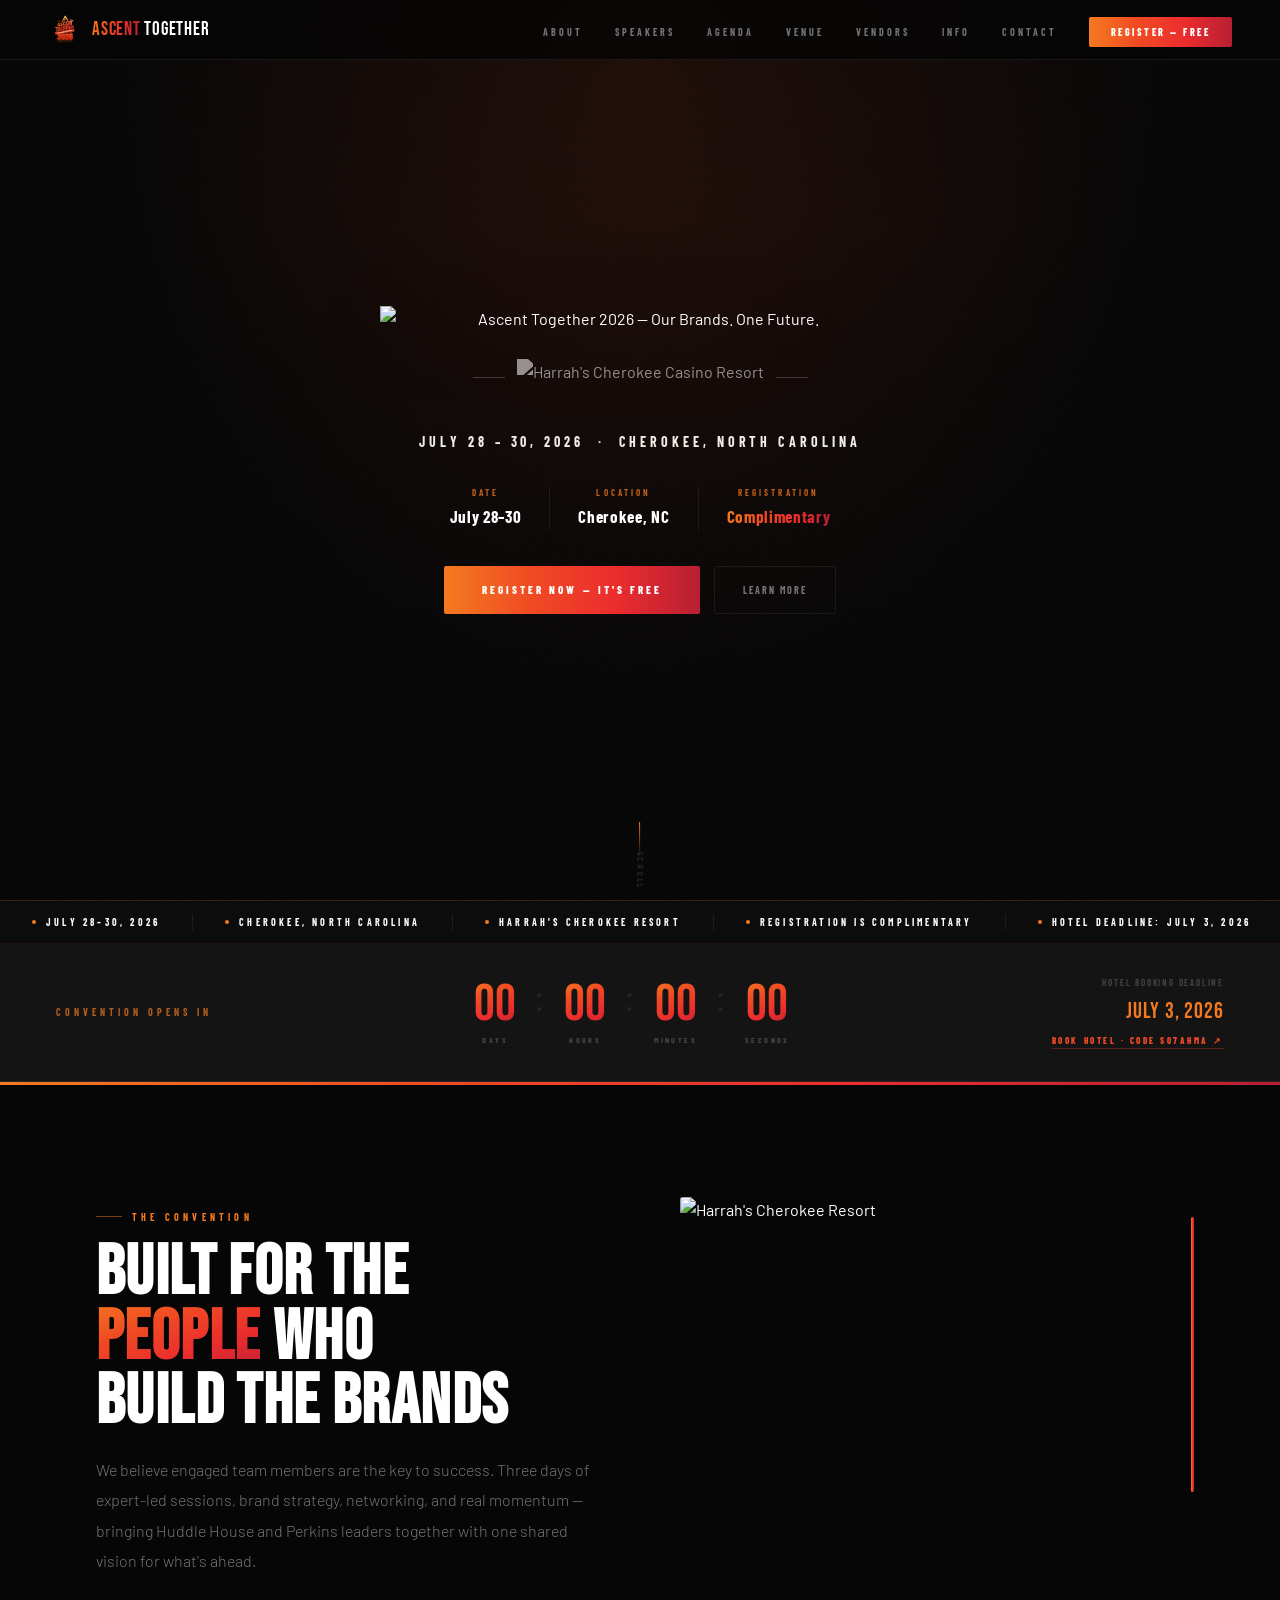
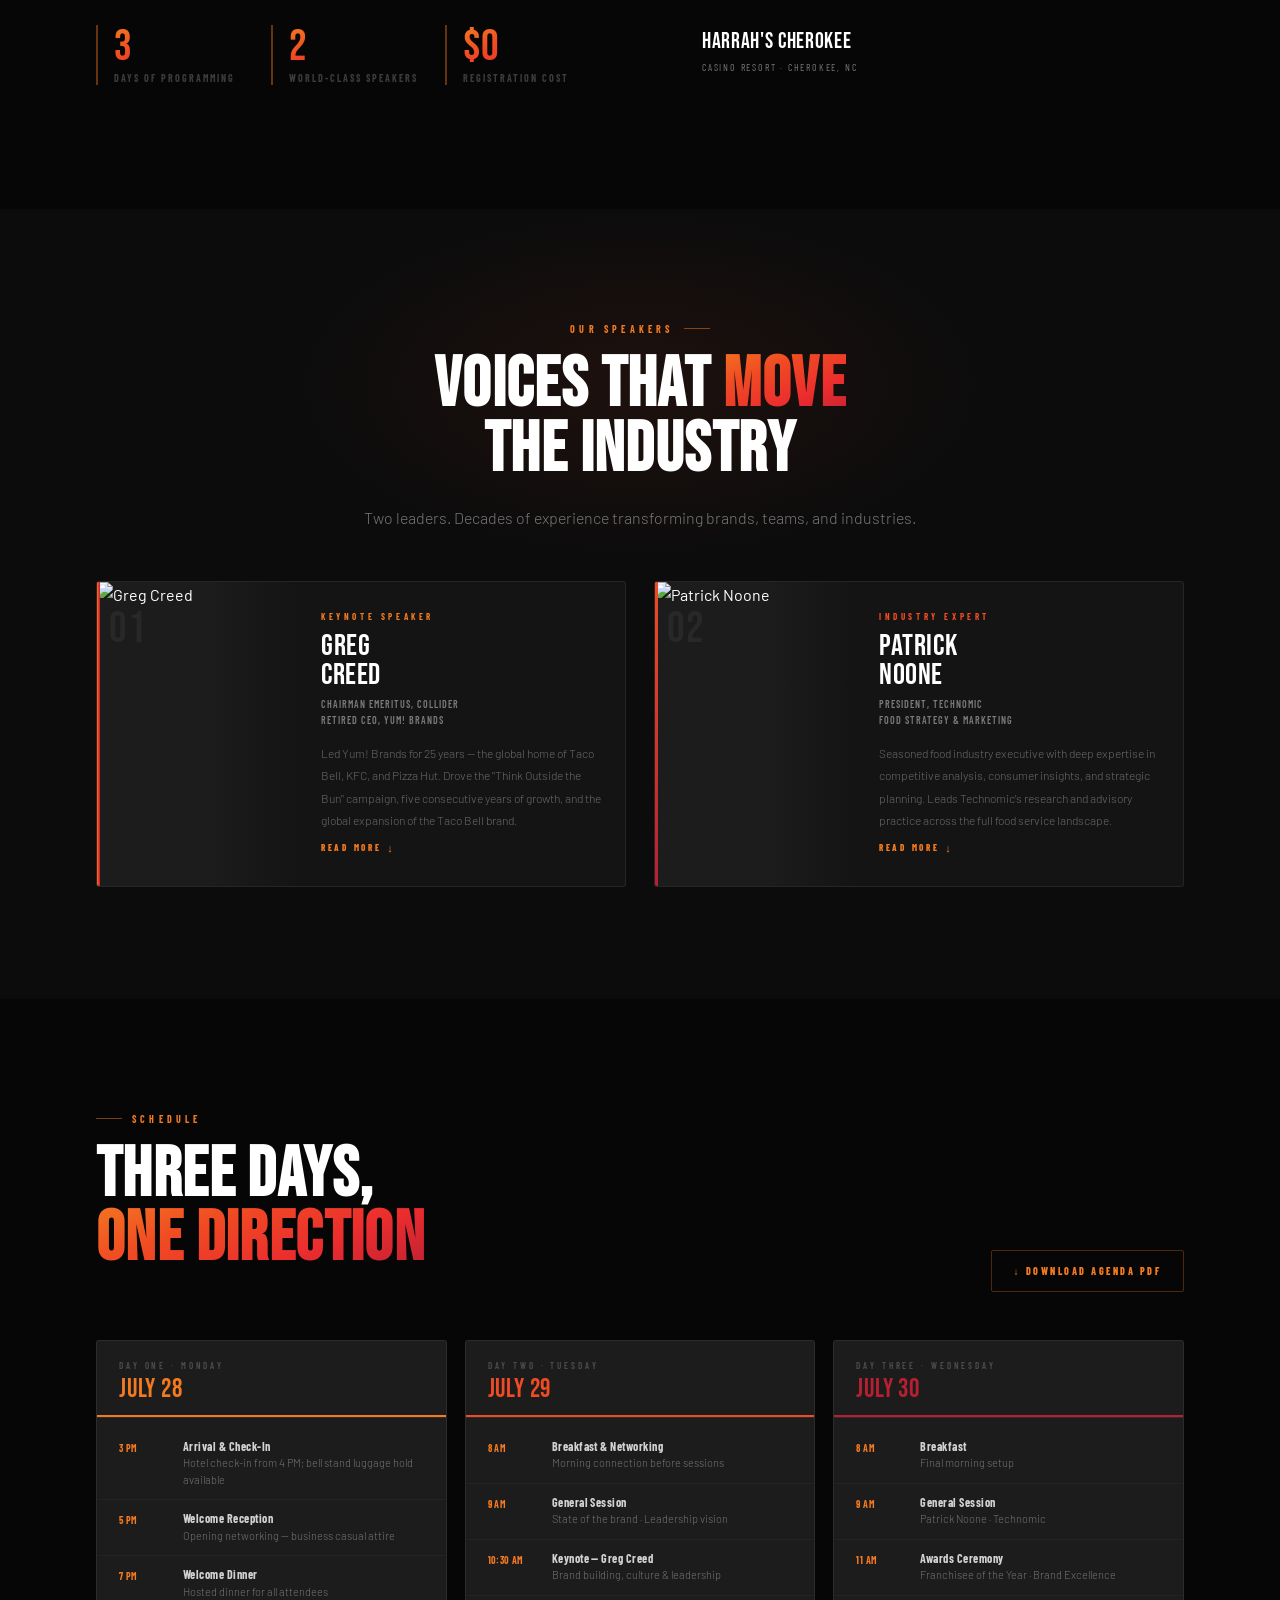
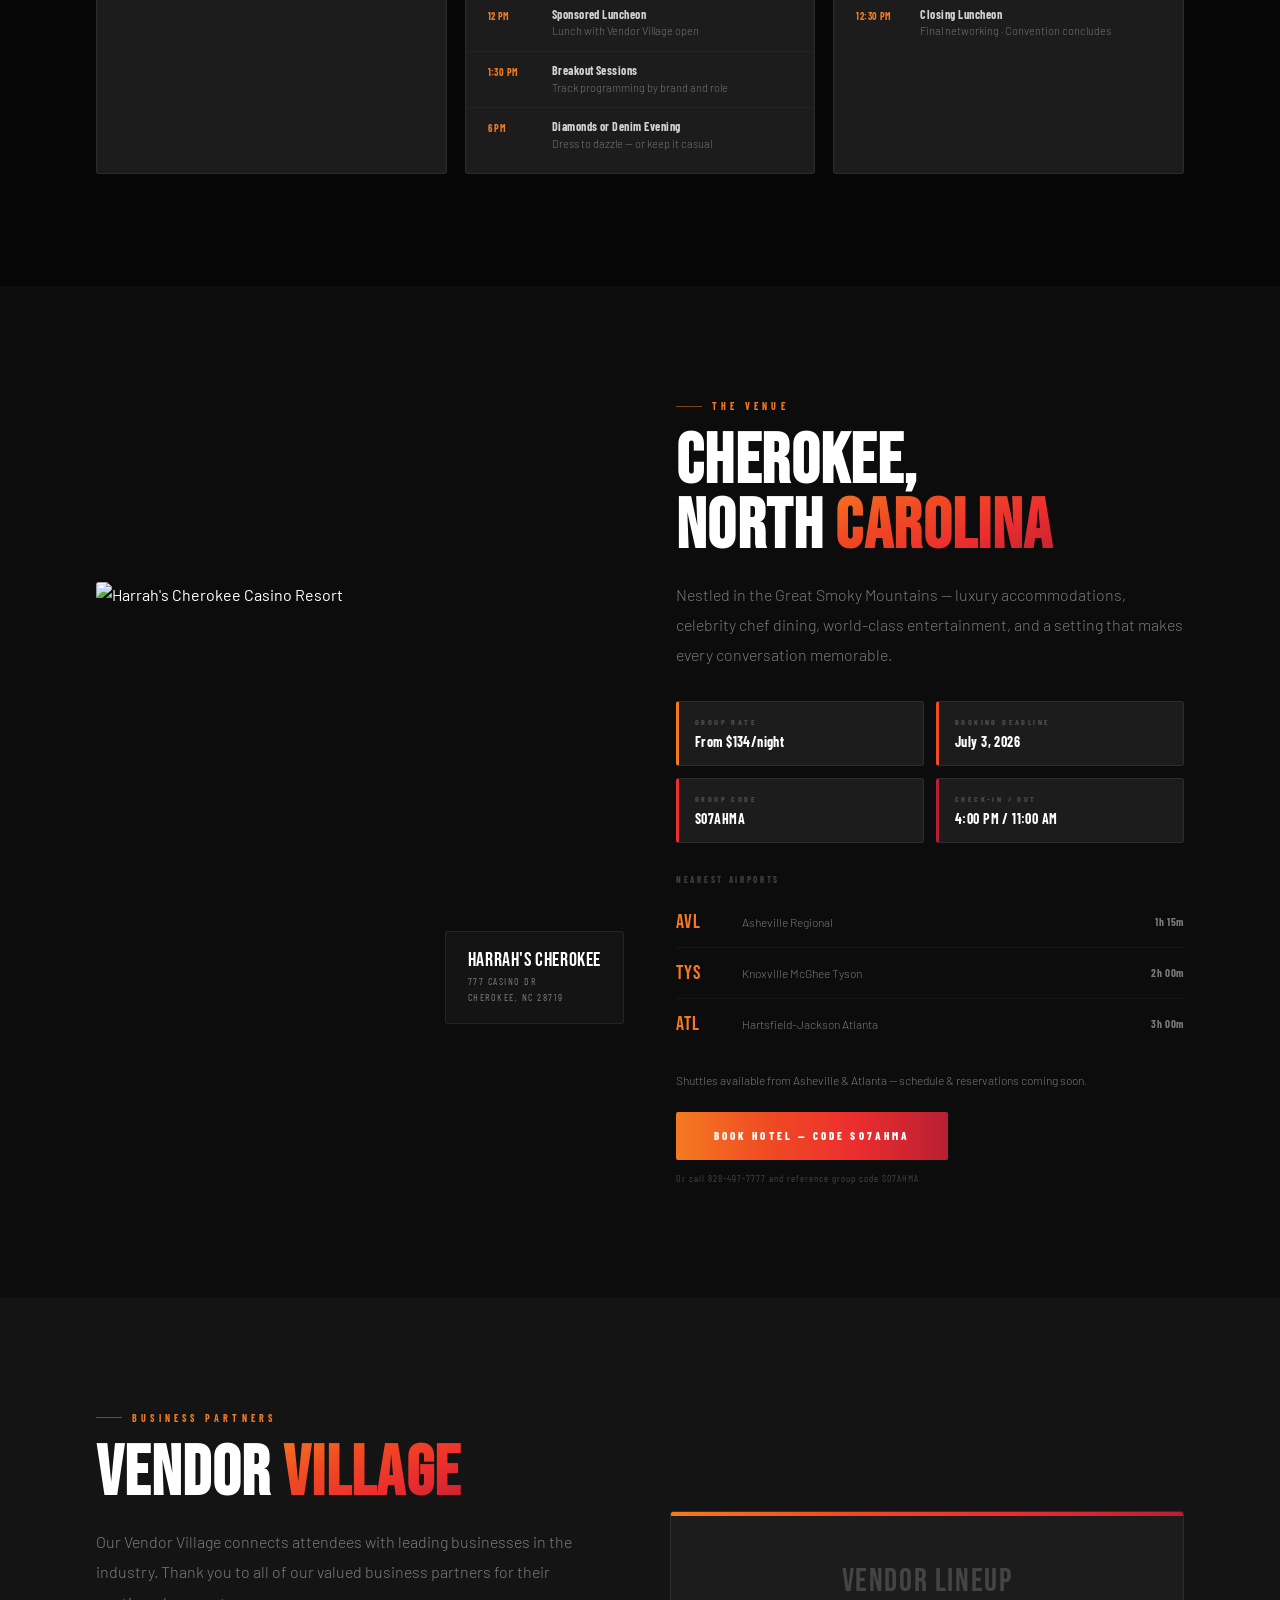
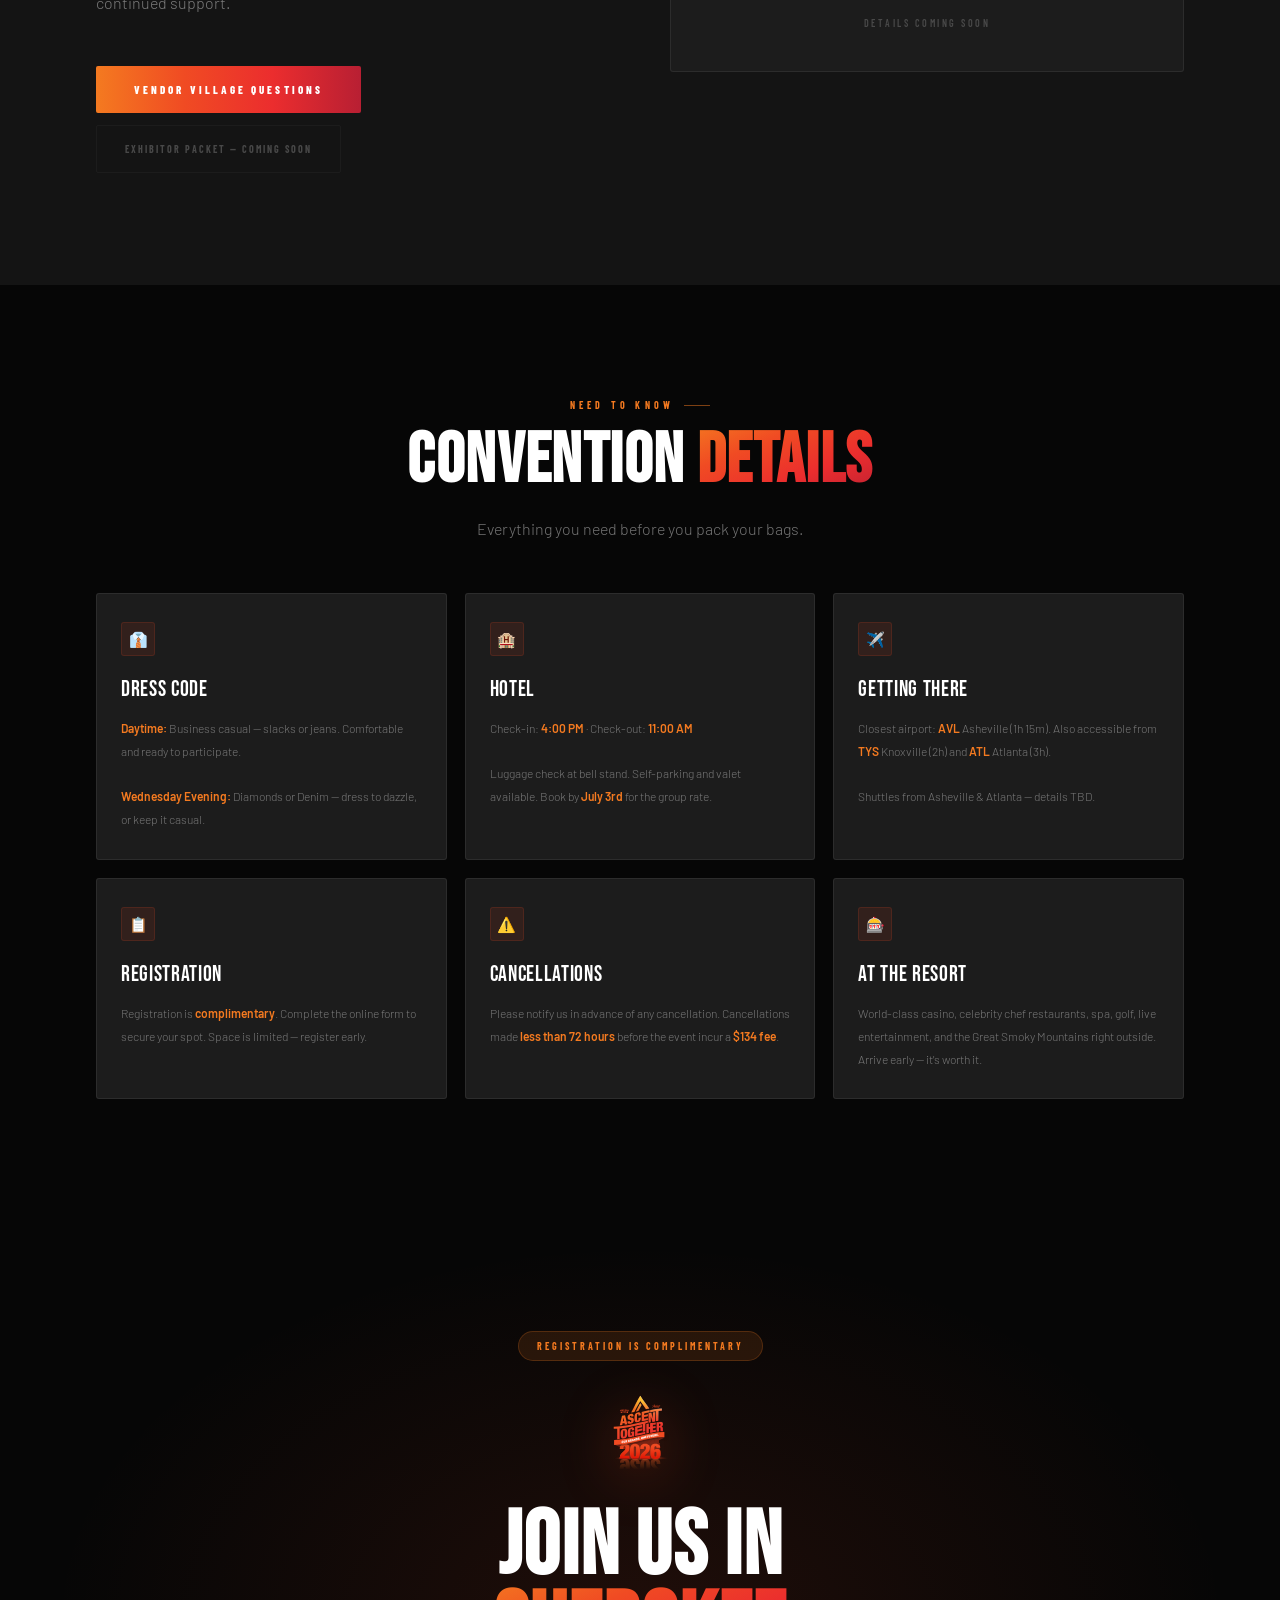
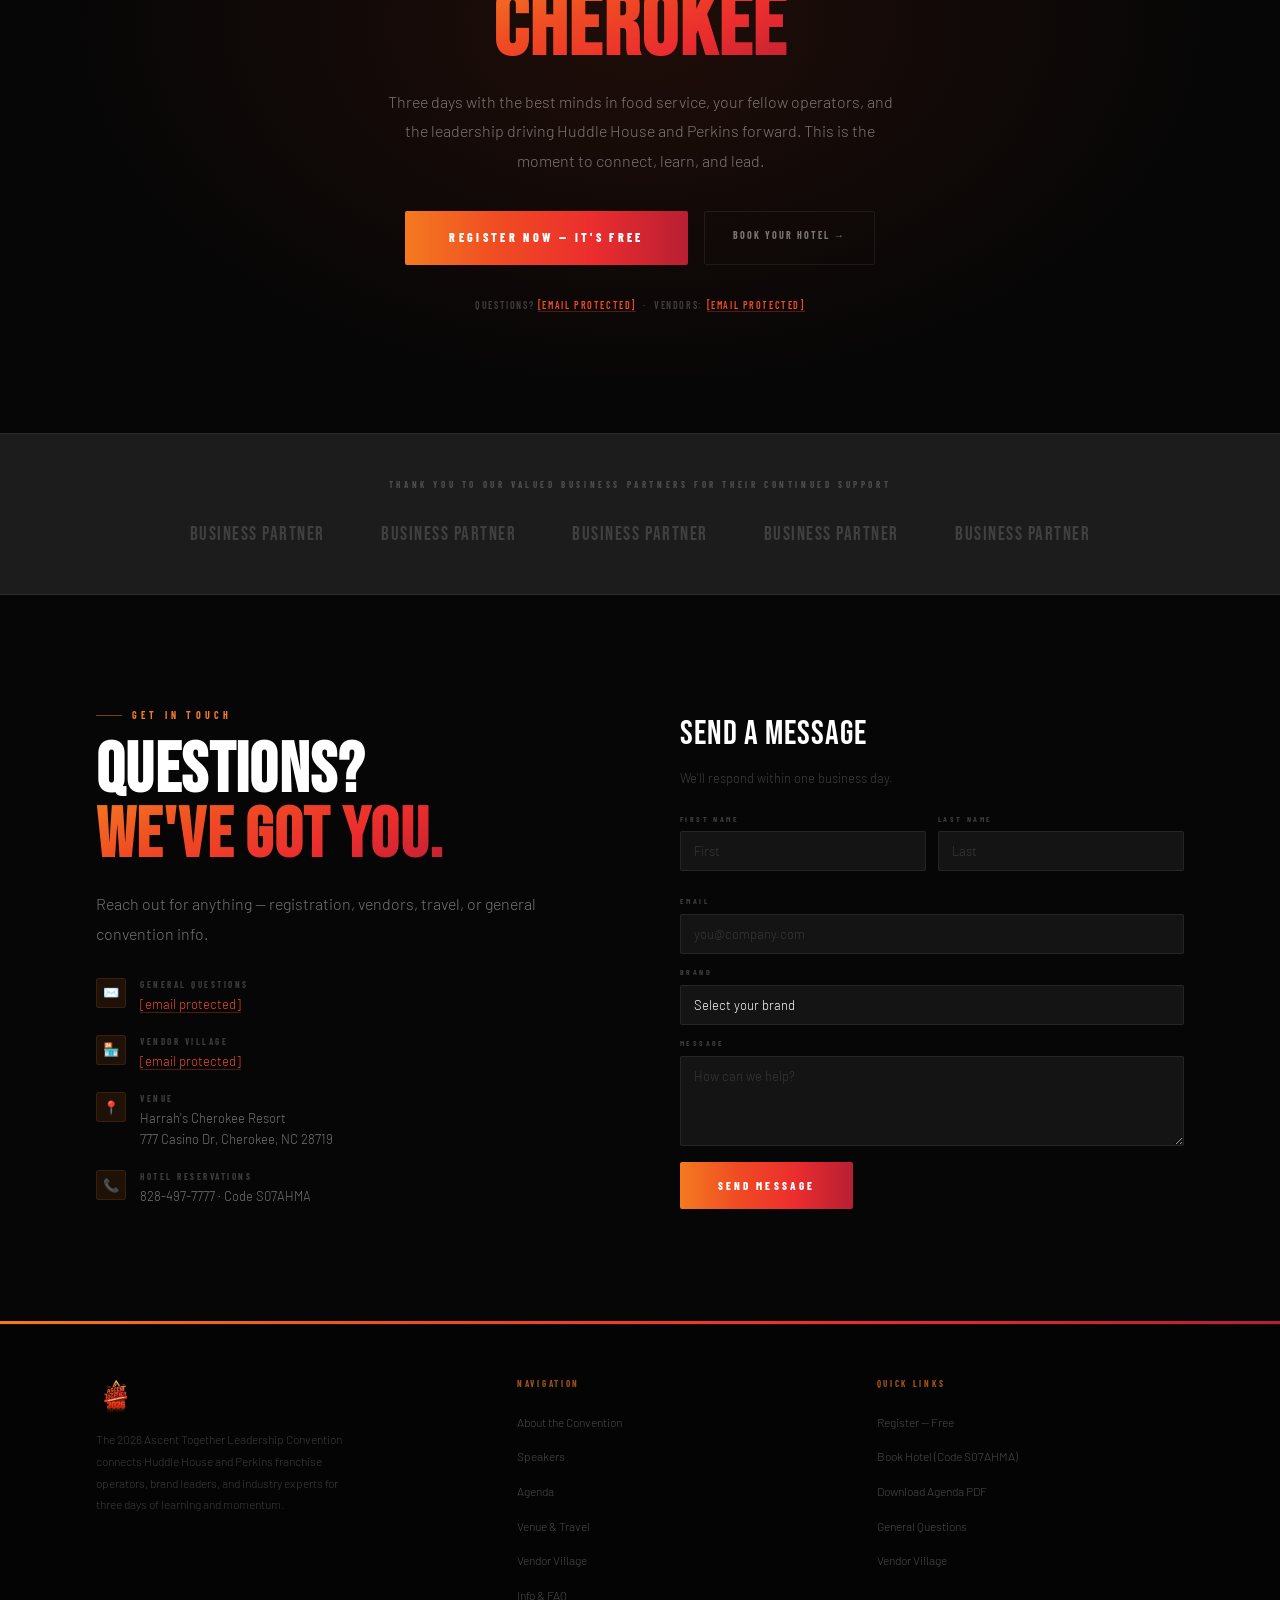
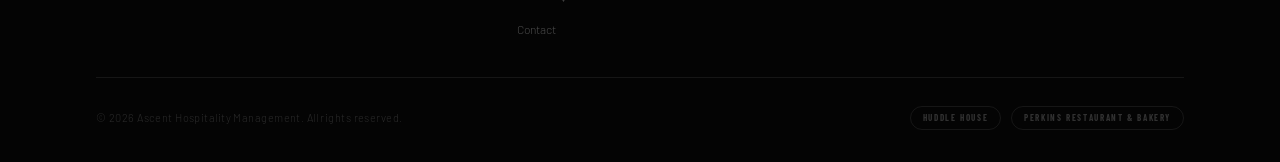
==== commit 1d01fab6: "Update index.html" ====
--- a/index.html
+++ b/index.html
@@ -1,2717 +1,982 @@
+
 <!DOCTYPE html>
 <html lang="en">
 <head>
 <meta charset="UTF-8">
-<meta name="viewport" content="width=device-width, initial-scale=1.0">
-<title>ASCENT TOGETHER 2026 — Convention Brand System</title>
-<link href="https://fonts.googleapis.com/css2?family=Bebas+Neue&family=Barlow+Condensed:ital,wght@0,400;0,600;0,700;0,800;0,900;1,700&family=Barlow:ital,wght@0,300;0,400;0,500;0,600;1,300;1,400&display=swap" rel="stylesheet">
+<meta name="viewport" content="width=device-width,initial-scale=1">
+<title>Ascent Together 2026 — July 28–30 · Harrah's Cherokee Resort</title>
+<link rel="preconnect" href="https://fonts.googleapis.com">
+<link href="https://fonts.googleapis.com/css2?family=Bebas+Neue&family=Barlow+Condensed:ital,wght@0,300;0,400;0,600;0,700;0,800;0,900;1,700&family=Barlow:ital,wght@0,300;0,400;0,500;1,300&display=swap" rel="stylesheet">
 <style>
-  :root {
-    /* Brand Palette */
-    --flame-gold:    #F5A623;
-    --flame-amber:   #E8751A;
-    --flame-orange:  #D94F12;
-    --flame-red:     #C0320A;
-    --flame-deep:    #A01E04;
-
-    --ascent-charcoal: #1A1A1A;
-    --ascent-smoke:    #2D2D2D;
-    --ascent-slate:    #4A4A4A;
-    --ascent-warm-white: #FAF7F4;
-    --ascent-cream:   #F2ECE4;
-    --ascent-pearl:   #E8E0D4;
-
-    /* Typography */
-    --font-display: 'Bebas Neue', 'Impact', sans-serif;
-    --font-headline: 'Barlow Condensed', sans-serif;
-    --font-body: 'Barlow', sans-serif;
-
-    /* Gradients */
-    --gradient-flame: linear-gradient(135deg, #F5A623 0%, #E8751A 30%, #D94F12 60%, #C0320A 85%, #A01E04 100%);
-    --gradient-flame-v: linear-gradient(180deg, #F5A623 0%, #E8751A 30%, #D94F12 60%, #C0320A 100%);
-    --gradient-dark: linear-gradient(135deg, #1A1A1A 0%, #2D2D2D 100%);
-    --gradient-warm: linear-gradient(135deg, #FAF7F4 0%, #F2ECE4 100%);
-
-    --page-width: 1200px;
-  }
-
-  * { margin: 0; padding: 0; box-sizing: border-box; }
-
-  body {
-    background: var(--ascent-charcoal);
-    color: var(--ascent-warm-white);
-    font-family: var(--font-body);
-    font-size: 16px;
-    line-height: 1.6;
-  }
-
-  /* ─── COVER ─── */
-  .cover {
-    position: relative;
-    min-height: 100vh;
-    display: flex;
-    flex-direction: column;
-    justify-content: center;
-    align-items: center;
-    overflow: hidden;
-    background: #111;
-    padding: 80px 40px;
-  }
-
-  .cover-bg {
-    position: absolute;
-    inset: 0;
-    background: radial-gradient(ellipse at 60% 30%, rgba(216,79,18,0.18) 0%, transparent 60%),
-                radial-gradient(ellipse at 20% 80%, rgba(245,166,35,0.10) 0%, transparent 50%);
-  }
-
-  .cover-supergraphic {
-    position: absolute;
-    top: -60px;
-    right: -80px;
-    width: 550px;
-    height: 550px;
-    opacity: 0.07;
-  }
-
-  .cover-supergraphic-bl {
-    position: absolute;
-    bottom: -100px;
-    left: -120px;
-    width: 500px;
-    height: 500px;
-    opacity: 0.05;
-    transform: rotate(180deg);
-  }
-
-  .cover-label {
-    font-family: var(--font-headline);
-    font-weight: 600;
-    font-size: 11px;
-    letter-spacing: 0.35em;
-    text-transform: uppercase;
-    color: var(--flame-amber);
-    margin-bottom: 32px;
-    opacity: 0.85;
-  }
-
-  .cover-title {
-    font-family: var(--font-display);
-    font-size: clamp(64px, 8vw, 120px);
-    line-height: 0.9;
-    text-align: center;
-    background: var(--gradient-flame);
-    -webkit-background-clip: text;
-    -webkit-text-fill-color: transparent;
-    background-clip: text;
-    margin-bottom: 8px;
-    letter-spacing: 0.02em;
-  }
-
-  .cover-sub {
-    font-family: var(--font-headline);
-    font-weight: 700;
-    font-size: clamp(18px, 2.5vw, 28px);
-    letter-spacing: 0.15em;
-    text-transform: uppercase;
-    color: var(--ascent-warm-white);
-    text-align: center;
-    margin-bottom: 48px;
-    opacity: 0.7;
-  }
-
-  .cover-divider {
-    width: 120px;
-    height: 3px;
-    background: var(--gradient-flame);
-    margin: 0 auto 48px;
-    border-radius: 2px;
-  }
-
-  .cover-meta {
-    font-family: var(--font-headline);
-    font-weight: 400;
-    font-size: 14px;
-    letter-spacing: 0.2em;
-    text-transform: uppercase;
-    color: var(--ascent-pearl);
-    text-align: center;
-    opacity: 0.5;
-  }
-
-  .cover-doc-info {
-    position: absolute;
-    bottom: 40px;
-    right: 48px;
-    text-align: right;
-    font-family: var(--font-body);
-    font-size: 11px;
-    letter-spacing: 0.08em;
-    color: rgba(255,255,255,0.2);
-    text-transform: uppercase;
-  }
-
-  /* ─── SECTION SYSTEM ─── */
-  .section-block {
-    max-width: var(--page-width);
-    margin: 0 auto;
-    padding: 100px 48px;
-  }
-
-  .section-divider {
-    width: 100%;
-    height: 1px;
-    background: linear-gradient(90deg, var(--flame-orange), transparent);
-    opacity: 0.2;
-  }
-
-  .section-number {
-    font-family: var(--font-headline);
-    font-weight: 900;
-    font-size: 11px;
-    letter-spacing: 0.4em;
-    text-transform: uppercase;
-    color: var(--flame-amber);
-    margin-bottom: 16px;
-    opacity: 0.8;
-  }
-
-  .section-title {
-    font-family: var(--font-display);
-    font-size: clamp(40px, 5vw, 72px);
-    line-height: 1;
-    letter-spacing: 0.03em;
-    color: var(--ascent-warm-white);
-    margin-bottom: 16px;
-  }
-
-  .section-title span {
-    background: var(--gradient-flame);
-    -webkit-background-clip: text;
-    -webkit-text-fill-color: transparent;
-    background-clip: text;
-  }
-
-  .section-intro {
-    font-family: var(--font-body);
-    font-size: 16px;
-    font-weight: 300;
-    line-height: 1.8;
-    color: rgba(250,247,244,0.65);
-    max-width: 640px;
-    margin-bottom: 64px;
-  }
-
-  /* ─── PALETTE ─── */
-  .palette-grid {
-    display: grid;
-    grid-template-columns: repeat(5, 1fr) 1fr 1fr 1fr;
-    gap: 12px;
-    margin-bottom: 48px;
-  }
-
-  .swatch {
-    border-radius: 8px;
-    overflow: hidden;
-  }
-
-  .swatch-color {
-    height: 100px;
-    border-radius: 8px 8px 0 0;
-  }
-
-  .swatch-info {
-    background: rgba(255,255,255,0.04);
-    padding: 10px 12px;
-    border-radius: 0 0 8px 8px;
-  }
-
-  .swatch-name {
-    font-family: var(--font-headline);
-    font-weight: 700;
-    font-size: 10px;
-    letter-spacing: 0.12em;
-    text-transform: uppercase;
-    color: rgba(255,255,255,0.85);
-    display: block;
-    margin-bottom: 2px;
-  }
-
-  .swatch-hex {
-    font-family: var(--font-body);
-    font-size: 11px;
-    color: rgba(255,255,255,0.35);
-    font-weight: 300;
-  }
-
-  .gradient-swatch {
-    height: 80px;
-    border-radius: 8px;
-    background: var(--gradient-flame);
-    margin-bottom: 48px;
-    position: relative;
-    display: flex;
-    align-items: center;
-    padding: 0 24px;
-  }
-
-  .gradient-swatch-label {
-    font-family: var(--font-display);
-    font-size: 22px;
-    color: white;
-    letter-spacing: 0.05em;
-    text-shadow: 0 1px 8px rgba(0,0,0,0.3);
-  }
-
-  /* ─── TYPE SYSTEM ─── */
-  .type-specimen {
-    display: grid;
-    grid-template-columns: 1fr 1fr;
-    gap: 40px;
-    margin-bottom: 64px;
-  }
-
-  .type-row {
-    border-left: 3px solid;
-    padding: 20px 24px;
-    margin-bottom: 24px;
-    background: rgba(255,255,255,0.02);
-    border-radius: 0 8px 8px 0;
-  }
-
-  .type-row.flame { border-color: var(--flame-orange); }
-  .type-row.amber { border-color: var(--flame-amber); }
-  .type-row.slate { border-color: rgba(255,255,255,0.15); }
-
-  .type-meta {
-    font-size: 10px;
-    letter-spacing: 0.25em;
-    text-transform: uppercase;
-    color: rgba(255,255,255,0.3);
-    margin-bottom: 8px;
-    font-family: var(--font-body);
-    font-weight: 400;
-  }
-
-  .type-display-ex {
-    font-family: var(--font-display);
-    font-size: 56px;
-    line-height: 1;
-    background: var(--gradient-flame);
-    -webkit-background-clip: text;
-    -webkit-text-fill-color: transparent;
-    background-clip: text;
-    letter-spacing: 0.02em;
-  }
-
-  .type-headline-ex {
-    font-family: var(--font-headline);
-    font-size: 32px;
-    font-weight: 800;
-    line-height: 1.1;
-    letter-spacing: 0.05em;
-    text-transform: uppercase;
-    color: var(--ascent-warm-white);
-  }
-
-  .type-subhead-ex {
-    font-family: var(--font-headline);
-    font-size: 14px;
-    font-weight: 600;
-    letter-spacing: 0.3em;
-    text-transform: uppercase;
-    color: var(--flame-amber);
-  }
-
-  .type-body-ex {
-    font-family: var(--font-body);
-    font-size: 15px;
-    font-weight: 300;
-    line-height: 1.8;
-    color: rgba(250,247,244,0.7);
-  }
-
-  /* ─── SUPERGRAPHIC DEVICE ─── */
-  .supergraphic-showcase {
-    display: grid;
-    grid-template-columns: 1fr 1fr 1fr;
-    gap: 24px;
-    margin-bottom: 64px;
-  }
-
-  .sg-card {
-    border-radius: 12px;
-    overflow: hidden;
-    position: relative;
-    min-height: 240px;
-    display: flex;
-    align-items: flex-end;
-    padding: 24px;
-  }
-
-  .sg-card-label {
-    font-family: var(--font-headline);
-    font-weight: 700;
-    font-size: 11px;
-    letter-spacing: 0.25em;
-    text-transform: uppercase;
-    color: rgba(255,255,255,0.6);
-    position: relative;
-    z-index: 2;
-  }
-
-  /* ─── ENVIRONMENTAL / APPLICATIONS ─── */
-  .app-grid {
-    display: grid;
-    grid-template-columns: 1fr 1fr;
-    gap: 24px;
-    margin-bottom: 64px;
-  }
-
-  .app-card {
-    border-radius: 12px;
-    padding: 0;
-    overflow: hidden;
-    position: relative;
-    min-height: 320px;
-    display: flex;
-    flex-direction: column;
-    justify-content: flex-end;
-  }
-
-  .app-card-inner {
-    padding: 32px;
-    position: relative;
-    z-index: 2;
-  }
-
-  .app-card-eyebrow {
-    font-family: var(--font-headline);
-    font-size: 10px;
-    font-weight: 600;
-    letter-spacing: 0.35em;
-    text-transform: uppercase;
-    color: var(--flame-amber);
-    margin-bottom: 8px;
-  }
-
-  .app-card-title {
-    font-family: var(--font-display);
-    font-size: 36px;
-    line-height: 1;
-    color: white;
-    letter-spacing: 0.03em;
-    margin-bottom: 12px;
-  }
-
-  .app-card-desc {
-    font-family: var(--font-body);
-    font-size: 13px;
-    font-weight: 300;
-    line-height: 1.7;
-    color: rgba(255,255,255,0.55);
-    max-width: 340px;
-  }
-
-  /* Stage / Keynote */
-  .keynote-mockup {
-    border-radius: 16px;
-    overflow: hidden;
-    background: #0A0A0A;
-    margin-bottom: 64px;
-    position: relative;
-    padding-bottom: 44.44%; /* 16:9 */
-  }
-
-  .keynote-mockup-inner {
-    position: absolute;
-    inset: 0;
-    display: flex;
-    flex-direction: column;
-    align-items: center;
-    justify-content: center;
-    overflow: hidden;
-  }
-
-  /* Badge System */
-  .badge-grid {
-    display: grid;
-    grid-template-columns: repeat(4, 1fr);
-    gap: 24px;
-    margin-bottom: 64px;
-  }
-
-  .badge {
-    border-radius: 12px;
-    overflow: hidden;
-    aspect-ratio: 3/4;
-    position: relative;
-    display: flex;
-    flex-direction: column;
-    align-items: center;
-    justify-content: flex-start;
-    padding: 20px 16px 16px;
-    box-shadow: 0 20px 60px rgba(0,0,0,0.4);
-  }
-
-  .badge-hole {
-    width: 16px;
-    height: 16px;
-    border-radius: 50%;
-    border: 2px solid rgba(255,255,255,0.3);
-    margin-bottom: 16px;
-    position: relative;
-  }
-  .badge-hole::after {
-    content: '';
-    position: absolute;
-    inset: 2px;
-    border-radius: 50%;
-    background: rgba(0,0,0,0.4);
-  }
-
-  .badge-logo-area {
-    margin-bottom: 12px;
-    text-align: center;
-  }
-
-  .badge-event-name {
-    font-family: var(--font-display);
-    font-size: 22px;
-    text-align: center;
-    line-height: 1;
-    letter-spacing: 0.03em;
-  }
-
-  .badge-tagline {
-    font-family: var(--font-headline);
-    font-size: 8px;
-    font-weight: 700;
-    letter-spacing: 0.2em;
-    text-transform: uppercase;
-    text-align: center;
-    margin-top: 6px;
-    opacity: 0.7;
-  }
-
-  .badge-name-area {
-    margin-top: auto;
-    text-align: center;
-    width: 100%;
-    border-top: 1px solid rgba(255,255,255,0.15);
-    padding-top: 12px;
-  }
-
-  .badge-name {
-    font-family: var(--font-headline);
-    font-weight: 700;
-    font-size: 16px;
-    letter-spacing: 0.05em;
-    text-transform: uppercase;
-  }
-
-  .badge-title {
-    font-family: var(--font-body);
-    font-size: 10px;
-    font-weight: 300;
-    letter-spacing: 0.12em;
-    text-transform: uppercase;
-    opacity: 0.6;
-    margin-top: 2px;
-  }
-
-  /* PowerPoint Template */
-  .deck-grid {
-    display: grid;
-    grid-template-columns: 1fr 1fr;
-    gap: 20px;
-    margin-bottom: 64px;
-  }
-
-  .slide {
-    border-radius: 10px;
-    overflow: hidden;
-    position: relative;
-    aspect-ratio: 16/9;
-    box-shadow: 0 16px 48px rgba(0,0,0,0.4);
-  }
-
-  .slide-inner {
-    position: absolute;
-    inset: 0;
-    padding: 32px;
-    display: flex;
-    flex-direction: column;
-  }
-
-  /* Merch */
-  .merch-grid {
-    display: grid;
-    grid-template-columns: repeat(3, 1fr);
-    gap: 24px;
-    margin-bottom: 64px;
-  }
-
-  .merch-card {
-    border-radius: 12px;
-    background: rgba(255,255,255,0.03);
-    border: 1px solid rgba(255,255,255,0.06);
-    padding: 32px 24px 24px;
-    display: flex;
-    flex-direction: column;
-    align-items: center;
-    gap: 16px;
-  }
-
-  .merch-visual {
-    width: 100%;
-    aspect-ratio: 1;
-    border-radius: 8px;
-    display: flex;
-    align-items: center;
-    justify-content: center;
-    position: relative;
-    overflow: hidden;
-  }
-
-  .merch-title {
-    font-family: var(--font-headline);
-    font-weight: 700;
-    font-size: 11px;
-    letter-spacing: 0.3em;
-    text-transform: uppercase;
-    color: rgba(255,255,255,0.45);
-    text-align: center;
-  }
-
-  /* Wayfinding */
-  .wayfinding-grid {
-    display: grid;
-    grid-template-columns: 2fr 1fr 1fr;
-    gap: 20px;
-    margin-bottom: 64px;
-  }
-
-  .sign {
-    border-radius: 10px;
-    overflow: hidden;
-    display: flex;
-    flex-direction: column;
-  }
-
-  .sign-header {
-    padding: 12px 20px;
-    background: var(--gradient-flame);
-  }
-
-  .sign-header-text {
-    font-family: var(--font-headline);
-    font-size: 9px;
-    font-weight: 700;
-    letter-spacing: 0.3em;
-    text-transform: uppercase;
-    color: rgba(255,255,255,0.7);
-  }
-
-  .sign-body {
-    flex: 1;
-    padding: 24px 20px;
-    background: var(--ascent-smoke);
-    display: flex;
-    flex-direction: column;
-    justify-content: space-between;
-  }
-
-  .sign-room {
-    font-family: var(--font-display);
-    font-size: 28px;
-    line-height: 1;
-    color: var(--ascent-warm-white);
-    letter-spacing: 0.03em;
-    margin-bottom: 4px;
-  }
-
-  .sign-event {
-    font-family: var(--font-body);
-    font-size: 12px;
-    font-weight: 300;
-    color: rgba(255,255,255,0.45);
-    line-height: 1.5;
-  }
-
-  .sign-arrow {
-    display: flex;
-    align-items: center;
-    gap: 8px;
-    margin-top: 16px;
-  }
-
-  .arrow-line {
-    flex: 1;
-    height: 1px;
-    background: var(--flame-orange);
-    opacity: 0.4;
-  }
-
-  .arrow-head {
-    color: var(--flame-amber);
-    font-size: 20px;
-    line-height: 1;
-  }
-
-  /* Utility */
-  .two-col {
-    display: grid;
-    grid-template-columns: 1fr 1fr;
-    gap: 48px;
-    align-items: start;
-  }
-
-  .three-col {
-    display: grid;
-    grid-template-columns: 1fr 1fr 1fr;
-    gap: 32px;
-  }
-
-  .rule-card {
-    background: rgba(255,255,255,0.03);
-    border: 1px solid rgba(255,255,255,0.06);
-    border-radius: 10px;
-    padding: 28px;
-  }
-
-  .rule-card-icon {
-    width: 36px;
-    height: 36px;
-    border-radius: 8px;
-    background: var(--gradient-flame);
-    display: flex;
-    align-items: center;
-    justify-content: center;
-    margin-bottom: 16px;
-    font-size: 18px;
-  }
-
-  .rule-card-title {
-    font-family: var(--font-headline);
-    font-weight: 700;
-    font-size: 13px;
-    letter-spacing: 0.12em;
-    text-transform: uppercase;
-    color: var(--ascent-warm-white);
-    margin-bottom: 10px;
-  }
-
-  .rule-card-body {
-    font-family: var(--font-body);
-    font-size: 13px;
-    font-weight: 300;
-    line-height: 1.75;
-    color: rgba(250,247,244,0.5);
-  }
-
-  .chip {
-    display: inline-block;
-    font-family: var(--font-headline);
-    font-weight: 700;
-    font-size: 10px;
-    letter-spacing: 0.2em;
-    text-transform: uppercase;
-    padding: 4px 12px;
-    border-radius: 100px;
-    background: rgba(216,79,18,0.18);
-    color: var(--flame-amber);
-    border: 1px solid rgba(216,79,18,0.3);
-    margin-right: 6px;
-    margin-bottom: 6px;
-  }
-
-  .page-break {
-    height: 1px;
-    background: linear-gradient(90deg, transparent, rgba(255,255,255,0.06), transparent);
-    margin: 0;
-  }
-
-  .full-bleed {
-    width: 100%;
-    padding: 0;
-  }
-
-  .bg-dark { background: var(--ascent-charcoal); }
-  .bg-smoke { background: var(--ascent-smoke); }
-  .bg-flame { background: var(--gradient-flame); }
-  .bg-warm { background: var(--ascent-cream); }
-
-  /* Ascent mark SVG container */
-  .ascent-mark {
-    display: inline-block;
-  }
-
-  /* Lanyard */
-  .lanyard-row {
-    display: flex;
-    gap: 32px;
-    justify-content: center;
-    margin-bottom: 64px;
-    flex-wrap: wrap;
-  }
-
-  .lanyard {
-    display: flex;
-    flex-direction: column;
-    align-items: center;
-    gap: 0;
-  }
-
-  .lanyard-strap {
-    width: 32px;
-    height: 100px;
-    border-radius: 4px 4px 0 0;
-    display: flex;
-    align-items: center;
-    justify-content: center;
-    overflow: hidden;
-    position: relative;
-    flex-shrink: 0;
-  }
-
-  .lanyard-text {
-    writing-mode: vertical-lr;
-    text-orientation: mixed;
-    font-family: var(--font-headline);
-    font-size: 7px;
-    font-weight: 800;
-    letter-spacing: 0.25em;
-    text-transform: uppercase;
-    white-space: nowrap;
-  }
-
-  .lanyard-clip {
-    width: 20px;
-    height: 14px;
-    background: rgba(255,255,255,0.15);
-    border-radius: 2px;
-    position: relative;
-  }
-
-  /* Tote bag */
-  .tote-visual {
-    position: relative;
-    background: var(--ascent-charcoal);
-    border-radius: 12px;
-    width: 100%;
-    aspect-ratio: 1;
-    display: flex;
-    align-items: center;
-    justify-content: center;
-    overflow: hidden;
-    border: 2px solid rgba(255,255,255,0.06);
-  }
-
-  /* Digital screen */
-  .digital-screen {
-    border-radius: 12px;
-    overflow: hidden;
-    position: relative;
-    aspect-ratio: 9/16;
-    max-width: 240px;
-  }
-
-  .digital-screens-row {
-    display: flex;
-    gap: 20px;
-    margin-bottom: 64px;
-    align-items: flex-start;
-    justify-content: flex-start;
-    flex-wrap: wrap;
-  }
-
-  .wide-screen {
-    border-radius: 12px;
-    overflow: hidden;
-    position: relative;
-    aspect-ratio: 16/4;
-    width: 100%;
-    margin-bottom: 24px;
-  }
-
-  /* Footer */
-  .doc-footer {
-    background: #0D0D0D;
-    padding: 60px 48px;
-    text-align: center;
-  }
-
-  .footer-logo-text {
-    font-family: var(--font-display);
-    font-size: 32px;
-    background: var(--gradient-flame);
-    -webkit-background-clip: text;
-    -webkit-text-fill-color: transparent;
-    background-clip: text;
-    letter-spacing: 0.05em;
-    margin-bottom: 8px;
-  }
-
-  .footer-meta {
-    font-family: var(--font-body);
-    font-size: 12px;
-    font-weight: 300;
-    letter-spacing: 0.15em;
-    text-transform: uppercase;
-    color: rgba(255,255,255,0.2);
-    margin-top: 8px;
-  }
-
-  /* Highlight box */
-  .highlight-box {
-    border-left: 4px solid var(--flame-orange);
-    background: rgba(216,79,18,0.08);
-    border-radius: 0 8px 8px 0;
-    padding: 20px 24px;
-    margin-bottom: 32px;
-  }
-
-  .highlight-box-text {
-    font-family: var(--font-body);
-    font-size: 14px;
-    font-weight: 400;
-    line-height: 1.7;
-    color: rgba(250,247,244,0.75);
-    font-style: italic;
-  }
-
-  /* TOC */
-  .toc-item {
-    display: flex;
-    align-items: baseline;
-    gap: 12px;
-    padding: 14px 0;
-    border-bottom: 1px solid rgba(255,255,255,0.05);
-  }
-
-  .toc-num {
-    font-family: var(--font-headline);
-    font-weight: 900;
-    font-size: 11px;
-    letter-spacing: 0.15em;
-    color: var(--flame-amber);
-    min-width: 28px;
-  }
-
-  .toc-name {
-    font-family: var(--font-headline);
-    font-weight: 600;
-    font-size: 15px;
-    letter-spacing: 0.05em;
-    text-transform: uppercase;
-    color: var(--ascent-warm-white);
-    flex: 1;
-  }
-
-  .toc-dots {
-    flex: 1;
-    border-bottom: 1px dotted rgba(255,255,255,0.1);
-    margin: 0 8px;
-  }
-
-  /* ─── MOBILE RESPONSIVE ─── */
-  @media (max-width: 768px) {
-
-    /* Section padding */
-    .section-block {
-      padding: 60px 20px;
-    }
-
-    /* Cover */
-    .cover {
-      padding: 60px 24px 100px;
-      min-height: 100svh;
-    }
-    .cover-label {
-      font-size: 9px;
-      letter-spacing: 0.2em;
-      text-align: center;
-      margin-bottom: 20px;
-    }
-    .cover-meta {
-      font-size: 11px;
-      letter-spacing: 0.1em;
-    }
-    .cover-doc-info {
-      right: 20px;
-      bottom: 20px;
-      font-size: 9px;
-    }
-    .cover-supergraphic {
-      width: 280px;
-      height: 280px;
-      top: -30px;
-      right: -40px;
-    }
-    .cover-supergraphic-bl {
-      width: 240px;
-      height: 240px;
-    }
-
-    /* Multi-column → single column */
-    .two-col,
-    .three-col,
-    .palette-grid,
-    .app-grid,
-    .deck-grid,
-    .wayfinding-grid,
-    .supergraphic-showcase,
-    .type-specimen {
-      grid-template-columns: 1fr !important;
-      gap: 16px;
-    }
-
-    /* Badge grid: 2 cols on mobile */
-    .badge-grid {
-      grid-template-columns: 1fr 1fr;
-      gap: 12px;
-    }
-
-    /* Merch grid: 2 cols on mobile */
-    .merch-grid {
-      grid-template-columns: 1fr 1fr;
-      gap: 12px;
-    }
-
-    /* Palette swatches: 2-col on small */
-    .palette-grid,
-    .palette-5,
-    .palette-6 {
-      grid-template-columns: 1fr 1fr !important;
-    }
-
-    /* Section title */
-    .section-title {
-      font-size: clamp(32px, 9vw, 52px);
-    }
-
-    /* Section intro */
-    .section-intro {
-      font-size: 14px;
-      margin-bottom: 40px;
-    }
-
-    /* Rule cards */
-    .rule-card {
-      padding: 20px;
-    }
-
-    /* Type display example scale */
-    .type-display-ex {
-      font-size: clamp(28px, 8vw, 48px);
-    }
-    .type-headline-ex {
-      font-size: clamp(20px, 6vw, 28px);
-    }
-
-    /* Supergraphic cards */
-    .sg-card {
-      min-height: 180px;
-    }
-
-    /* App cards */
-    .app-card {
-      min-height: 220px;
-    }
-    .app-card-inner {
-      padding: 16px 20px 12px;
-    }
-
-    /* Gradient swatch label */
-    .gradient-swatch-label {
-      font-size: 14px;
-    }
-
-    /* TOC two-col → one */
-    .toc-item {
-      padding: 12px 0;
-    }
-    .toc-name {
-      font-size: 13px;
-    }
-
-    /* Wide screens */
-    .wide-screen {
-      aspect-ratio: 16/5;
-    }
-
-    /* Wayfinding sign body text */
-    .sign-room {
-      font-size: 22px;
-    }
-
-    /* Lanyard row */
-    .lanyard-row {
-      gap: 20px;
-      justify-content: center;
-    }
-
-    /* Highlight box */
-    .highlight-box {
-      padding: 16px 18px;
-    }
-    .highlight-box-text {
-      font-size: 13px;
-    }
-
-    /* Usage table: make scrollable */
-    .usage-table-wrap {
-      overflow-x: auto;
-      -webkit-overflow-scrolling: touch;
-      margin-bottom: 48px;
-    }
-    .usage-table {
-      min-width: 600px;
-      margin-bottom: 0;
-    }
-
-    /* Chip tags */
-    .chip {
-      font-size: 9px;
-      padding: 3px 10px;
-    }
-
-    /* Footer */
-    .doc-footer {
-      padding: 48px 24px;
-    }
-    .footer-logo-text {
-      font-size: 24px;
-    }
-
-    /* Badge font scale */
-    .badge-event-name {
-      font-size: 17px;
-    }
-    .badge-name {
-      font-size: 13px;
-    }
-    .badge-tagline {
-      font-size: 6px;
-    }
-
-    /* Slide mockups stay 2-col but shrink gracefully */
-    .deck-grid {
-      grid-template-columns: 1fr !important;
-      gap: 16px;
-    }
-
-    /* Digital screens row: wrap nicely */
-    .digital-screens-row {
-      flex-direction: column;
-      align-items: center;
-    }
-    .digital-screen {
-      max-width: 160px;
-    }
-  }
-
-  @media (max-width: 480px) {
-    .section-block {
-      padding: 48px 16px;
-    }
-    .cover {
-      padding: 48px 16px 80px;
-    }
-    .badge-grid {
-      grid-template-columns: 1fr 1fr;
-      gap: 10px;
-    }
-    .merch-grid {
-      grid-template-columns: 1fr 1fr;
-      gap: 10px;
-    }
-    .palette-grid {
-      grid-template-columns: 1fr 1fr !important;
-    }
-    .section-title {
-      font-size: clamp(28px, 10vw, 44px);
-    }
-    .merch-card {
-      padding: 16px 12px 14px;
-    }
-    .rule-card {
-      padding: 16px;
-    }
-    .toc-dots {
-      display: none;
-    }
-    .toc-item {
-      flex-wrap: wrap;
-      gap: 4px;
-    }
-  }
-
-  /* Usage table */
-  .usage-table {
-    width: 100%;
-    border-collapse: collapse;
-    margin-bottom: 48px;
-  }
-
-  .usage-table th {
-    font-family: var(--font-headline);
-    font-weight: 700;
-    font-size: 10px;
-    letter-spacing: 0.25em;
-    text-transform: uppercase;
-    color: var(--flame-amber);
-    padding: 12px 16px;
-    text-align: left;
-    border-bottom: 1px solid rgba(255,255,255,0.08);
-  }
-
-  .usage-table td {
-    font-family: var(--font-body);
-    font-size: 13px;
-    font-weight: 300;
-    color: rgba(255,255,255,0.65);
-    padding: 12px 16px;
-    border-bottom: 1px solid rgba(255,255,255,0.04);
-    vertical-align: top;
-    line-height: 1.6;
-  }
-
-  .usage-table tr:last-child td { border-bottom: none; }
-
-  /* Capsule tags */
-  .tag-do {
-    display: inline-block;
-    background: rgba(34,197,94,0.12);
-    color: #4ade80;
-    border: 1px solid rgba(34,197,94,0.2);
-    font-size: 9px;
-    font-family: var(--font-headline);
-    font-weight: 700;
-    letter-spacing: 0.15em;
-    text-transform: uppercase;
-    padding: 2px 8px;
-    border-radius: 100px;
-    margin-right: 4px;
-  }
-
-  .tag-dont {
-    display: inline-block;
-    background: rgba(239,68,68,0.12);
-    color: #f87171;
-    border: 1px solid rgba(239,68,68,0.2);
-    font-size: 9px;
-    font-family: var(--font-headline);
-    font-weight: 700;
-    letter-spacing: 0.15em;
-    text-transform: uppercase;
-    padding: 2px 8px;
-    border-radius: 100px;
-    margin-right: 4px;
-  }
-
+/* ─── TOKENS ─────────────────────────────────── */
+:root{
+  --a:#f47a20; --o:#f04b23; --r:#eb2d2e; --c:#b81f33; --dk:#231f20;
+  --black:#060606; --night:#0c0c0c; --coal:#141414; --smoke:#1c1c1c;
+  --steel:#282828; --wire:#ffffff12; --ghost:#ffffff22;
+  --white:#fff; --off:#f0ece6; --muted:#ffffff70; --dim:#ffffff38;
+  --flame:linear-gradient(158deg,#f47a20 0%,#f04b23 32%,#eb2d2e 64%,#b81f33 100%);
+  --fh:linear-gradient(90deg,#f47a20,#f04b23,#eb2d2e,#b81f33);
+  --d:'Bebas Neue',Impact,sans-serif;
+  --h:'Barlow Condensed',sans-serif;
+  --b:'Barlow',sans-serif;
+}
+*,*::before,*::after{margin:0;padding:0;box-sizing:border-box}
+html{scroll-behavior:smooth;font-size:16px}
+body{background:var(--black);color:var(--white);font-family:var(--b);line-height:1.6;overflow-x:hidden}
+a{text-decoration:none;color:inherit}
+img{display:block;max-width:100%}
+
+/* ─── NAV ─────────────────────────────────────── */
+#nav{
+  position:fixed;inset:0 0 auto 0;z-index:200;
+  height:60px;display:flex;align-items:center;justify-content:space-between;
+  padding:0 48px;
+  background:rgba(6,6,6,.82);
+  backdrop-filter:blur(20px);-webkit-backdrop-filter:blur(20px);
+  border-bottom:1px solid var(--wire);
+  transition:background .3s,border-color .3s;
+}
+#nav.scrolled{background:rgba(6,6,6,.96);border-color:rgba(244,122,32,.15)}
+.nav-logo{display:flex;align-items:center;gap:10px}
+.nav-logo img{height:34px;width:auto}
+.nav-logo-text{font-family:var(--d);font-size:19px;letter-spacing:.04em;line-height:1}
+.nav-logo-text span{background:var(--fh);-webkit-background-clip:text;-webkit-text-fill-color:transparent;background-clip:text}
+.nav-links{display:flex;align-items:center;gap:32px;list-style:none}
+.nav-links a{
+  font-family:var(--h);font-weight:700;font-size:10px;
+  letter-spacing:.3em;text-transform:uppercase;
+  color:var(--muted);transition:color .2s
+}
+.nav-links a:hover{color:var(--white)}
+.nav-cta{
+  font-family:var(--h)!important;font-weight:800!important;font-size:10px!important;
+  letter-spacing:.25em!important;color:var(--white)!important;
+  background:var(--fh);padding:9px 22px;border-radius:2px;
+  transition:opacity .2s;
+}
+.nav-cta:hover{opacity:.88}
+.ham{display:none;flex-direction:column;gap:5px;cursor:pointer;padding:4px}
+.ham span{display:block;width:22px;height:1.5px;background:var(--white);border-radius:1px;transition:.3s}
+#drawer{
+  display:none;position:fixed;top:60px;inset:auto 0 0 0;z-index:199;
+  background:rgba(6,6,6,.98);padding:28px 32px 36px;
+  flex-direction:column;gap:0;border-bottom:1px solid var(--wire);
+}
+#drawer a{
+  font-family:var(--h);font-weight:700;font-size:22px;letter-spacing:.06em;
+  text-transform:uppercase;color:var(--white);
+  padding:14px 0;border-bottom:1px solid var(--wire);display:block;
+  transition:color .2s;
+}
+#drawer a:last-child{border-bottom:none;color:var(--a);margin-top:8px}
+#drawer a:hover{color:var(--a)}
+#drawer.open{display:flex}
+
+/* ─── HERO ───────────────────────────────────── */
+.hero{
+  min-height:100svh;display:flex;flex-direction:column;
+  justify-content:center;align-items:center;
+  position:relative;overflow:hidden;
+  padding:100px 24px 80px;
+}
+.hero-bg{
+  position:absolute;inset:0;z-index:0;
+  background-image:url('https://static.wixstatic.com/media/55c2eb_f7f6b098b97d4ad9b3c3848ec9554709~mv2.jpg/v1/fill/w_1200,h_800,al_c,q_85,enc_avif,quality_auto/55c2eb_f7f6b098b97d4ad9b3c3848ec9554709~mv2.jpg');
+  background-size:cover;background-position:center 35%;
+  animation:drift 24s ease-in-out infinite alternate;
+}
+@keyframes drift{from{transform:scale(1.04)}to{transform:scale(1.09) translate(-1.5%,-.5%)}}
+.hero-vignette{
+  position:absolute;inset:0;z-index:1;
+  background:
+    linear-gradient(to bottom,rgba(6,6,6,.45) 0%,rgba(6,6,6,.2) 25%,rgba(6,6,6,.55) 65%,rgba(6,6,6,.97) 90%,#060606 100%),
+    radial-gradient(ellipse at 50% 0%,rgba(240,75,35,.18) 0%,transparent 60%);
+}
+.hero-noise{
+  position:absolute;inset:0;z-index:2;opacity:.018;pointer-events:none;
+  background-image:url("data:image/svg+xml,%3Csvg xmlns='http://www.w3.org/2000/svg' width='400' height='400'%3E%3Cfilter id='n'%3E%3CfeTurbulence type='fractalNoise' baseFrequency='.85' numOctaves='4' stitchTiles='stitch'/%3E%3C/filter%3E%3Crect width='100%25' height='100%25' filter='url(%23n)'/%3E%3C/svg%3E");
+  background-size:400px;
+}
+.hero-inner{
+  position:relative;z-index:5;
+  display:flex;flex-direction:column;align-items:center;
+  text-align:center;width:100%;max-width:760px;
+}
+/* Convention lockup — the hero centrepiece */
+.hero-lockup{
+  width:min(520px,78vw);
+  filter:drop-shadow(0 16px 56px rgba(240,75,35,.45));
+  opacity:0;animation:fade .9s .05s forwards;
+  margin-bottom:28px;
+}
+/* Harrah's partner badge sits directly below */
+.hero-partner{
+  display:flex;align-items:center;gap:12px;
+  opacity:0;animation:upfade .6s .5s forwards;
+  margin-bottom:36px;
+}
+.hero-partner-line{width:32px;height:1px;background:rgba(255,255,255,.2)}
+.hero-partner img{height:36px;width:auto;opacity:.55;filter:brightness(0) invert(1)}
+.hero-partner-line2{width:32px;height:1px;background:rgba(255,255,255,.2)}
+/* Tagline */
+.hero-tagline{
+  font-family:var(--h);font-weight:700;font-size:14px;letter-spacing:.28em;
+  text-transform:uppercase;color:var(--off);
+  margin-bottom:32px;
+  opacity:0;animation:upfade .6s .65s forwards;
+}
+/* Meta facts row */
+.hero-facts{
+  display:flex;gap:0;justify-content:center;margin-bottom:36px;
+  opacity:0;animation:upfade .6s .8s forwards;
+  flex-wrap:wrap;row-gap:16px;
+}
+.hf{display:flex;flex-direction:column;gap:3px;align-items:center;padding:0 28px 0 0;margin:0 28px 0 0;border-right:1px solid var(--wire)}
+.hf:last-child{border-right:none;margin:0;padding:0}
+.hf-l{font-family:var(--h);font-weight:700;font-size:9px;letter-spacing:.35em;text-transform:uppercase;color:var(--a);opacity:.75}
+.hf-v{font-family:var(--h);font-weight:700;font-size:17px;letter-spacing:.04em;color:var(--white)}
+.hf-v.gradient{background:var(--fh);-webkit-background-clip:text;-webkit-text-fill-color:transparent;background-clip:text}
+/* CTA buttons */
+.hero-btns{
+  display:flex;gap:14px;align-items:center;justify-content:center;flex-wrap:wrap;
+  opacity:0;animation:upfade .6s .95s forwards;
+}
+.btn-fire{
+  background:var(--fh);color:var(--white);
+  font-family:var(--h);font-weight:800;font-size:11px;letter-spacing:.28em;text-transform:uppercase;
+  padding:15px 38px;border-radius:2px;border:none;cursor:pointer;
+  transition:transform .18s,opacity .18s;display:inline-block;
+}
+.btn-fire:hover{transform:translateY(-2px);opacity:.9}
+.btn-ghost{
+  font-family:var(--h);font-weight:700;font-size:10px;letter-spacing:.2em;text-transform:uppercase;
+  color:var(--muted);border:1px solid var(--wire);padding:15px 28px;border-radius:2px;
+  transition:color .2s,border-color .2s;display:inline-block;
+}
+.btn-ghost:hover{color:var(--white);border-color:var(--ghost)}
+/* Scroll hint */
+.scroll-hint{
+  position:absolute;bottom:22px;left:50%;transform:translateX(-50%);
+  display:flex;flex-direction:column;align-items:center;gap:7px;
+  z-index:6;opacity:0;animation:fade 1s 1.8s forwards;
+}
+.scroll-line{width:1px;height:36px;background:linear-gradient(180deg,var(--a),transparent);animation:pulse 2s ease-in-out infinite}
+@keyframes pulse{0%,100%{opacity:.35}50%{opacity:1}}
+.scroll-word{font-family:var(--h);font-size:8px;letter-spacing:.35em;text-transform:uppercase;color:var(--dim);transform:rotate(90deg)}
+@keyframes upfade{from{opacity:0;transform:translateY(20px)}to{opacity:1;transform:translateY(0)}}
+@keyframes fade{from{opacity:0}to{opacity:1}}
+
+/* ─── TICKER ─────────────────────────────────── */
+.ticker{background:var(--night);border-top:1px solid rgba(244,122,32,.18);border-bottom:1px solid rgba(244,122,32,.08);overflow:hidden;height:44px;display:flex;align-items:center}
+.ticker-track{display:flex;gap:0;white-space:nowrap;animation:tick 22s linear infinite}
+.ticker-track:hover{animation-play-state:paused}
+.ti{
+  font-family:var(--h);font-weight:700;font-size:10px;letter-spacing:.32em;
+  text-transform:uppercase;padding:0 32px;border-right:1px solid var(--wire);
+  display:flex;align-items:center;gap:10px;
+}
+.ti-dot{width:4px;height:4px;border-radius:50%;background:var(--a);flex-shrink:0}
+@keyframes tick{from{transform:translateX(0)}to{transform:translateX(-50%)}}</style>
+
+<style>
+/* ─── COUNTDOWN ──────────────────────────────── */
+.cd-strip{
+  background:var(--coal);
+  border-bottom:1px solid var(--wire);
+  padding:32px 56px;
+  display:flex;align-items:center;justify-content:space-between;gap:32px;
+  flex-wrap:wrap;max-width:none;
+}
+.cd-label{font-family:var(--h);font-weight:700;font-size:10px;letter-spacing:.4em;text-transform:uppercase;color:var(--a);opacity:.7;white-space:nowrap}
+.cd-units{display:flex;align-items:center;gap:0}
+.cd-unit{display:flex;flex-direction:column;align-items:center;padding:0 24px;position:relative}
+.cd-unit+.cd-unit::before{content:':';position:absolute;left:-4px;top:4px;font-family:var(--d);font-size:36px;color:var(--wire);line-height:1}
+.cd-n{font-family:var(--d);font-size:52px;line-height:1;background:var(--flame);-webkit-background-clip:text;-webkit-text-fill-color:transparent;background-clip:text;min-width:2ch;text-align:center}
+.cd-u{font-family:var(--h);font-weight:700;font-size:8px;letter-spacing:.3em;text-transform:uppercase;color:var(--dim);margin-top:3px}
+.cd-aside{display:flex;flex-direction:column;align-items:flex-end;gap:4px}
+.cd-aside-note{font-family:var(--h);font-weight:600;font-size:9px;letter-spacing:.2em;text-transform:uppercase;color:var(--dim)}
+.cd-aside-deadline{font-family:var(--d);font-size:22px;letter-spacing:.04em;color:var(--a)}
+.cd-aside a{font-family:var(--h);font-weight:800;font-size:9px;letter-spacing:.28em;text-transform:uppercase;color:var(--o);border-bottom:1px solid rgba(240,75,35,.3);transition:border-color .2s}
+.cd-aside a:hover{border-color:var(--o)}
+
+/* ─── SECTION SYSTEM ────────────────────────── */
+.section{padding:112px 0}
+.section.dark{background:var(--black)}
+.section.darker{background:var(--night)}
+.section.coal{background:var(--coal)}
+.wrap{max-width:1200px;margin:0 auto;padding:0 56px}
+.eyebrow{
+  display:flex;align-items:center;gap:10px;
+  font-family:var(--h);font-weight:700;font-size:10px;letter-spacing:.42em;
+  text-transform:uppercase;color:var(--a);margin-bottom:16px;
+}
+.eyebrow::before{content:'';width:26px;height:1px;background:var(--a);opacity:.5}
+.eyebrow.center{justify-content:center}
+.eyebrow.center::before{display:none}
+.eyebrow.center::after{content:'';width:26px;height:1px;background:var(--a);opacity:.5}
+h2.section-title{
+  font-family:var(--d);font-size:clamp(44px,5.5vw,80px);
+  line-height:.92;letter-spacing:.02em;margin-bottom:20px;
+}
+h2.section-title em{font-style:normal;background:var(--flame);-webkit-background-clip:text;-webkit-text-fill-color:transparent;background-clip:text}
+h2.section-title.center{text-align:center}
+.section-intro{font-family:var(--b);font-size:16px;font-weight:300;line-height:1.9;color:var(--muted);max-width:580px;margin-bottom:48px}
+.section-intro.center{text-align:center;margin-left:auto;margin-right:auto}
+.flame-rule{height:3px;background:var(--fh);width:100%}
+
+/* ─── ABOUT ─────────────────────────────────── */
+.about-grid{display:grid;grid-template-columns:1fr 1fr;gap:80px;align-items:center}
+.about-stats{display:grid;grid-template-columns:1fr 1fr 1fr;gap:20px;margin-top:40px}
+.stat{border-left:2px solid rgba(244,122,32,.4);padding-left:16px}
+.stat-n{font-family:var(--d);font-size:44px;line-height:1;background:var(--flame);-webkit-background-clip:text;-webkit-text-fill-color:transparent;background-clip:text;margin-bottom:2px}
+.stat-l{font-family:var(--h);font-weight:700;font-size:10px;letter-spacing:.2em;text-transform:uppercase;color:var(--dim);line-height:1.45}
+.about-visual{position:relative}
+.about-photo{border-radius:3px;overflow:hidden;position:relative}
+.about-photo img{width:100%;height:500px;object-fit:cover;object-position:center;transition:transform 8s ease}
+.about-photo:hover img{transform:scale(1.04)}
+.about-photo-overlay{position:absolute;inset:0;background:linear-gradient(180deg,transparent 55%,rgba(6,6,6,.75) 100%)}
+.about-photo-cap{position:absolute;bottom:22px;left:22px}
+.about-photo-cap-title{font-family:var(--d);font-size:22px;letter-spacing:.03em}
+.about-photo-cap-sub{font-family:var(--h);font-weight:400;font-size:10px;letter-spacing:.18em;text-transform:uppercase;color:var(--muted)}
+.about-accent{position:absolute;top:20px;right:-10px;width:3px;height:55%;background:var(--fh);border-radius:2px}
+
+/* ─── SPEAKERS ──────────────────────────────── */
+.speakers-bg{position:absolute;inset:0;pointer-events:none}
+.speakers-glow{position:absolute;top:0;left:50%;transform:translateX(-50%);width:700px;height:350px;background:radial-gradient(ellipse,rgba(240,75,35,.08) 0%,transparent 70%)}
+.speakers-grid{display:grid;grid-template-columns:1fr 1fr;gap:28px}
+.speaker-card{
+  background:var(--coal);border:1px solid var(--wire);border-radius:3px;
+  display:grid;grid-template-columns:200px 1fr;overflow:hidden;
+  transition:border-color .3s,transform .3s;
+}
+.speaker-card:hover{border-color:rgba(244,122,32,.3);transform:translateY(-4px)}
+.spk-photo{position:relative;overflow:hidden;background:var(--smoke)}
+.spk-photo img{width:100%;height:100%;min-height:280px;object-fit:cover;object-position:center top;transition:transform 7s ease}
+.speaker-card:hover .spk-photo img{transform:scale(1.06)}
+.spk-photo-fade{position:absolute;inset:0;background:linear-gradient(90deg,transparent 55%,var(--coal) 100%)}
+.spk-num{position:absolute;top:12px;left:12px;font-family:var(--d);font-size:44px;letter-spacing:.02em;color:rgba(255,255,255,.055)}
+.spk-stripe{position:absolute;top:0;left:0;width:3px;height:100%}
+.spk-body{padding:28px 24px;display:flex;flex-direction:column;justify-content:center}
+.spk-role{font-family:var(--h);font-weight:700;font-size:9px;letter-spacing:.4em;text-transform:uppercase;color:var(--a);margin-bottom:8px}
+.spk-name{font-family:var(--d);font-size:30px;line-height:.95;letter-spacing:.02em;margin-bottom:8px}
+.spk-title{font-family:var(--h);font-weight:600;font-size:10px;letter-spacing:.1em;text-transform:uppercase;color:var(--muted);line-height:1.55;margin-bottom:14px}
+.spk-bio{font-family:var(--b);font-size:12px;font-weight:300;line-height:1.85;color:rgba(255,255,255,.36)}
+
+/* ─── AGENDA ────────────────────────────────── */
+.agenda-head{display:grid;grid-template-columns:1fr auto;align-items:flex-end;gap:24px;margin-bottom:48px}
+.days{display:grid;grid-template-columns:repeat(3,1fr);gap:18px}
+.day{background:var(--smoke);border:1px solid var(--wire);border-radius:3px;overflow:hidden;transition:border-color .25s}
+.day:hover{border-color:rgba(244,122,32,.22)}
+.day-head{padding:18px 22px 14px;border-bottom:1px solid var(--wire);position:relative}
+.day-head::after{content:'';position:absolute;bottom:0;left:0;right:0;height:2px}
+.day-1 .day-head::after{background:var(--a)}
+.day-2 .day-head::after{background:var(--o)}
+.day-3 .day-head::after{background:var(--c)}
+.day-label{font-family:var(--h);font-weight:600;font-size:9px;letter-spacing:.32em;text-transform:uppercase;color:var(--dim);margin-bottom:3px}
+.day-date{font-family:var(--d);font-size:26px;line-height:1;letter-spacing:.03em}
+.day-1 .day-date{color:var(--a)}
+.day-2 .day-date{color:var(--o)}
+.day-3 .day-date{color:var(--c)}
+.day-events{padding:10px 0}
+.ev{display:flex;gap:14px;padding:11px 22px;border-bottom:1px solid rgba(255,255,255,.03);transition:background .18s}
+.ev:last-child{border-bottom:none}
+.ev:hover{background:rgba(255,255,255,.02)}
+.ev-time{font-family:var(--h);font-weight:700;font-size:10px;letter-spacing:.04em;color:var(--a);min-width:50px;padding-top:1px;white-space:nowrap}
+.ev-detail{}
+.ev-name{font-family:var(--h);font-weight:700;font-size:12px;letter-spacing:.04em;color:rgba(255,255,255,.8);line-height:1.3;margin-bottom:1px}
+.ev-desc{font-family:var(--b);font-size:11px;font-weight:300;color:rgba(255,255,255,.38);line-height:1.5}
+.btn-dl{
+  display:inline-flex;align-items:center;gap:8px;
+  font-family:var(--h);font-weight:800;font-size:10px;letter-spacing:.25em;text-transform:uppercase;
+  color:var(--a);border:1px solid rgba(244,122,32,.3);padding:12px 22px;border-radius:2px;
+  white-space:nowrap;transition:background .2s;
+}
+.btn-dl:hover{background:rgba(244,122,32,.08)}
+
+/* ─── VENUE ─────────────────────────────────── */
+.venue-grid{display:grid;grid-template-columns:1fr 1fr;gap:72px;align-items:center}
+.venue-photo-wrap{position:relative}
+.venue-photo{border-radius:3px;overflow:hidden}
+.venue-photo img{width:100%;height:420px;object-fit:cover}
+.venue-badge{
+  position:absolute;bottom:-22px;right:-20px;
+  background:var(--coal);border:1px solid var(--wire);border-radius:3px;padding:18px 22px;
+}
+.venue-badge-name{font-family:var(--d);font-size:20px;letter-spacing:.03em;line-height:1;margin-bottom:3px}
+.venue-badge-addr{font-family:var(--h);font-weight:400;font-size:10px;letter-spacing:.15em;text-transform:uppercase;color:var(--muted);line-height:1.6}
+.venue-details-grid{display:grid;grid-template-columns:1fr 1fr;gap:12px;margin:30px 0}
+.vd{background:var(--smoke);border:1px solid var(--wire);border-radius:3px;padding:14px 16px;border-left:3px solid var(--a)}
+.vd.orange{border-left-color:var(--o)}
+.vd.red{border-left-color:var(--r)}
+.vd.crimson{border-left-color:var(--c)}
+.vd-l{font-family:var(--h);font-weight:700;font-size:8px;letter-spacing:.3em;text-transform:uppercase;color:var(--dim);margin-bottom:4px}
+.vd-v{font-family:var(--h);font-weight:700;font-size:14px;letter-spacing:.03em;color:var(--white);line-height:1.3}
+.airports{margin-top:22px}
+.airports-title{font-family:var(--h);font-weight:700;font-size:9px;letter-spacing:.3em;text-transform:uppercase;color:var(--dim);margin-bottom:10px}
+.airport{display:flex;align-items:center;padding:9px 0;border-bottom:1px solid rgba(255,255,255,.04)}
+.airport:last-child{border-bottom:none}
+.airport-code{font-family:var(--d);font-size:20px;letter-spacing:.06em;color:var(--a);min-width:56px}
+.airport-name{font-family:var(--b);font-size:12px;font-weight:300;color:var(--muted);flex:1;padding:0 10px}
+.airport-dist{font-family:var(--h);font-weight:700;font-size:11px;letter-spacing:.06em;color:rgba(255,255,255,.45)}
+
+/* ─── VENDOR ────────────────────────────────── */
+.vendor-grid{display:grid;grid-template-columns:1fr 1fr;gap:60px;align-items:center}
+.vendor-box{background:var(--smoke);border:1px solid var(--wire);border-radius:3px;overflow:hidden}
+.vendor-box-top{height:4px;background:var(--fh)}
+.vendor-box-body{padding:40px;text-align:center}
+.vendor-coming{font-family:var(--d);font-size:32px;letter-spacing:.05em;color:rgba(255,255,255,.18);margin-bottom:8px}
+.vendor-coming-sub{font-family:var(--h);font-weight:600;font-size:10px;letter-spacing:.25em;text-transform:uppercase;color:rgba(255,255,255,.2)}
+
+/* ─── INFO ──────────────────────────────────── */
+.info-grid{display:grid;grid-template-columns:repeat(3,1fr);gap:18px}
+.info-card{
+  background:var(--smoke);border:1px solid var(--wire);border-radius:3px;
+  padding:28px 24px;transition:border-color .25s,transform .25s;
+}
+.info-card:hover{border-color:rgba(244,122,32,.25);transform:translateY(-3px)}
+.ic-icon{
+  width:34px;height:34px;border-radius:3px;margin-bottom:16px;
+  background:rgba(240,75,35,.1);border:1px solid rgba(240,75,35,.15);
+  display:flex;align-items:center;justify-content:center;font-size:15px;
+}
+.ic-title{font-family:var(--d);font-size:22px;letter-spacing:.03em;margin-bottom:10px}
+.ic-body{font-family:var(--b);font-size:12px;font-weight:300;line-height:1.9;color:rgba(255,255,255,.4)}
+.ic-body strong{color:var(--a);font-weight:600}
+
+/* ─── CTA ───────────────────────────────────── */
+.cta-section{position:relative;overflow:hidden;padding:120px 0}
+.cta-bg{position:absolute;inset:0;background:radial-gradient(ellipse at 50% 50%,rgba(240,75,35,.11) 0%,transparent 65%)}
+.cta-wrap{max-width:820px;margin:0 auto;padding:0 56px;text-align:center;position:relative;z-index:2}
+.cta-badge{display:inline-block;background:rgba(244,122,32,.12);border:1px solid rgba(244,122,32,.22);color:var(--a);font-family:var(--h);font-weight:700;font-size:10px;letter-spacing:.3em;text-transform:uppercase;padding:6px 18px;border-radius:100px;margin-bottom:28px}
+.cta-logo{width:90px;margin:0 auto 28px;filter:drop-shadow(0 8px 28px rgba(240,75,35,.32))}
+.cta-h{font-family:var(--d);font-size:clamp(52px,7vw,100px);line-height:.9;letter-spacing:.02em;margin-bottom:18px}
+.cta-h em{font-style:normal;background:var(--flame);-webkit-background-clip:text;-webkit-text-fill-color:transparent;background-clip:text}
+.cta-body{font-family:var(--b);font-size:16px;font-weight:300;line-height:1.85;color:var(--muted);max-width:520px;margin:0 auto 36px}
+.cta-btns{display:flex;gap:16px;justify-content:center;flex-wrap:wrap;margin-bottom:32px}
+.cta-note{font-family:var(--h);font-weight:600;font-size:10px;letter-spacing:.16em;text-transform:uppercase;color:var(--dim)}
+.cta-note a{color:var(--o);border-bottom:1px solid rgba(240,75,35,.3);transition:border-color .2s}
+.cta-note a:hover{border-color:var(--o)}
+
+/* ─── SPONSORS ──────────────────────────────── */
+.sponsors{background:var(--smoke);border-top:1px solid var(--wire);border-bottom:1px solid var(--wire);padding:44px 56px;text-align:center}
+.sponsors-label{font-family:var(--h);font-weight:700;font-size:9px;letter-spacing:.4em;text-transform:uppercase;color:var(--dim);margin-bottom:28px}
+.sponsor-row{display:flex;align-items:center;justify-content:center;gap:56px;flex-wrap:wrap}
+.spon{font-family:var(--d);font-size:19px;letter-spacing:.08em;color:rgba(255,255,255,.16);transition:color .2s}
+.spon:hover{color:rgba(255,255,255,.3)}
+
+/* ─── CONTACT ───────────────────────────────── */
+.contact-grid{display:grid;grid-template-columns:1fr 1fr;gap:80px;align-items:start}
+.contact-items{display:flex;flex-direction:column;gap:20px;margin-top:28px}
+.ci{display:flex;gap:14px;align-items:flex-start}
+.ci-icon{width:30px;height:30px;border-radius:3px;background:rgba(244,122,32,.1);border:1px solid rgba(244,122,32,.14);display:flex;align-items:center;justify-content:center;font-size:13px;flex-shrink:0}
+.ci-l{font-family:var(--h);font-weight:700;font-size:9px;letter-spacing:.28em;text-transform:uppercase;color:var(--dim);margin-bottom:2px}
+.ci-v{font-family:var(--b);font-size:13px;font-weight:300;color:var(--muted)}
+.ci-v a{color:var(--o);border-bottom:1px solid rgba(240,75,35,.3);transition:border-color .2s}
+.ci-v a:hover{border-color:var(--o)}
+.form-title{font-family:var(--d);font-size:34px;letter-spacing:.03em;margin-bottom:6px}
+.form-note{font-family:var(--b);font-size:13px;font-weight:300;color:var(--dim);margin-bottom:24px}
+.form-row{display:grid;grid-template-columns:1fr 1fr;gap:12px;margin-bottom:12px}
+.form-field{display:flex;flex-direction:column;gap:6px;margin-bottom:12px}
+.form-label{font-family:var(--h);font-weight:700;font-size:8px;letter-spacing:.3em;text-transform:uppercase;color:var(--dim)}
+.form-input,.form-select,.form-ta{
+  background:var(--coal);border:1px solid var(--wire);border-radius:2px;
+  padding:11px 13px;font-family:var(--b);font-size:13px;font-weight:300;
+  color:var(--white);width:100%;transition:border-color .2s;-webkit-appearance:none;
+}
+.form-input:focus,.form-select:focus,.form-ta:focus{outline:none;border-color:rgba(244,122,32,.5)}
+.form-input::placeholder,.form-ta::placeholder{color:rgba(255,255,255,.15)}
+.form-select option{background:var(--coal)}
+.form-ta{resize:vertical;min-height:90px}
+
+/* ─── FOOTER ────────────────────────────────── */
+footer{background:#040404;border-top:1px solid rgba(244,122,32,.1);padding:52px 0 32px}
+.footer-grid{display:grid;grid-template-columns:1.2fr 1fr 1fr;gap:52px;padding-bottom:36px;border-bottom:1px solid var(--wire);margin-bottom:28px}
+.footer-brand-text{font-family:var(--b);font-size:12px;font-weight:300;line-height:1.8;color:rgba(255,255,255,.22);max-width:260px;margin-top:12px}
+.footer-col-title{font-family:var(--h);font-weight:700;font-size:9px;letter-spacing:.3em;text-transform:uppercase;color:var(--a);opacity:.65;margin-bottom:16px}
+.footer-links{list-style:none;display:flex;flex-direction:column;gap:9px}
+.footer-links a{font-family:var(--b);font-size:12px;font-weight:300;color:rgba(255,255,255,.28);transition:color .2s}
+.footer-links a:hover{color:rgba(255,255,255,.6)}
+.footer-bottom{display:flex;align-items:center;justify-content:space-between;gap:20px;flex-wrap:wrap}
+.footer-copy{font-family:var(--b);font-size:11px;font-weight:300;color:rgba(255,255,255,.15);letter-spacing:.04em}
+.footer-brand-pills{display:flex;gap:10px}
+.fbp{font-family:var(--h);font-weight:700;font-size:9px;letter-spacing:.18em;text-transform:uppercase;color:rgba(255,255,255,.18);border:1px solid rgba(255,255,255,.07);padding:4px 12px;border-radius:100px}
+
+/* ─── REVEAL ANIMATIONS ──────────────────────── */
+.r{opacity:0;transform:translateY(28px);transition:opacity .7s ease,transform .7s ease}
+.r.d1{transition-delay:.1s}.r.d2{transition-delay:.2s}.r.d3{transition-delay:.3s}.r.d4{transition-delay:.4s}
+.r.in{opacity:1;transform:translateY(0)}
+
+/* ─── RESPONSIVE ─────────────────────────────── */
+@media(max-width:1000px){
+  #nav{padding:0 24px}
+  .nav-links{display:none}
+  .ham{display:flex}
+  .hero{padding-top:90px;padding-bottom:56px}
+  .hero-lockup{width:min(400px,85vw)}
+  .about-grid,.venue-grid,.vendor-grid,.contact-grid{grid-template-columns:1fr;gap:44px}
+  .about-visual{order:-1}
+  .about-accent{display:none}
+  .about-photo img,.venue-photo img{height:300px}
+  .venue-badge{right:0;bottom:0}
+  .speakers-grid{grid-template-columns:1fr;gap:18px}
+  .speaker-card{grid-template-columns:150px 1fr}
+  .spk-photo img{min-height:220px}
+  .days{grid-template-columns:1fr;gap:14px}
+  .info-grid{grid-template-columns:1fr 1fr;gap:14px}
+  .section{padding:72px 0}
+  .wrap,.cd-strip,.sponsors{padding-left:24px;padding-right:24px}
+  .cta-wrap{padding:0 24px}
+  .footer-grid{grid-template-columns:1fr;gap:28px}
+  .footer-col-title{margin-top:4px}
+}
+@media(max-width:600px){
+  .hero{padding-top:80px;padding-bottom:36px}
+  .hero-lockup{width:min(300px,86vw)}
+  .hero-tagline{font-size:11px;letter-spacing:.16em}
+  .hf{padding-right:16px;margin-right:16px}
+  .hero-btns{flex-direction:column;align-items:center;gap:10px}
+  .btn-fire,.btn-ghost{width:100%;text-align:center;display:block;padding-left:0;padding-right:0}
+  .speaker-card{grid-template-columns:1fr}
+  .spk-photo img{height:200px;width:100%}
+  .spk-photo-fade{background:linear-gradient(180deg,transparent 50%,var(--coal) 100%)}
+  .info-grid{grid-template-columns:1fr}
+  .form-row{grid-template-columns:1fr}
+  .cd-units{gap:0}
+  .cd-unit{padding:0 12px}
+  .cd-n{font-size:40px}
+}
+
+/* ─── SPEAKER BIO EXPAND ─────────────────────── */
+.spk-bio-wrap{position:relative}
+.spk-bio-short{font-family:var(--b);font-size:12px;font-weight:300;line-height:1.85;color:rgba(255,255,255,.36)}
+.spk-bio-full{
+  font-family:var(--b);font-size:12px;font-weight:300;line-height:1.85;color:rgba(255,255,255,.36);
+  max-height:0;overflow:hidden;
+  transition:max-height .55s cubic-bezier(.4,0,.2,1),opacity .4s ease;
+  opacity:0;
+}
+.spk-bio-full.open{max-height:600px;opacity:1}
+.spk-read-more{
+  display:inline-flex;align-items:center;gap:6px;margin-top:10px;
+  font-family:var(--h);font-weight:800;font-size:9px;letter-spacing:.3em;text-transform:uppercase;
+  color:var(--a);border:none;background:none;cursor:pointer;padding:0;
+  transition:color .2s,gap .2s;
+}
+.spk-read-more:hover{color:var(--white);gap:9px}
+.spk-read-more .arr{
+  display:inline-block;font-style:normal;font-size:11px;
+  transition:transform .35s cubic-bezier(.4,0,.2,1);
+}
+.spk-read-more.open .arr{transform:rotate(180deg)}
+.spk-read-more .label-more{display:inline}
+.spk-read-more .label-less{display:none}
+.spk-read-more.open .label-more{display:none}
+.spk-read-more.open .label-less{display:inline}
 </style>
 </head>
 <body>
 
-<!-- ════════════════ COVER ════════════════ -->
-<section class="cover">
-  <div class="cover-bg"></div>
-
-  <!-- Background supergraphic: Ascent chevron large -->
-  <svg class="cover-supergraphic" viewBox="0 0 400 400" fill="none">
-    <path d="M200 20 L380 370 L20 370 Z" fill="url(#gfx1)" />
-    <path d="M200 80 L340 370 L60 370 Z" fill="none" stroke="white" stroke-width="1.5"/>
-    <defs>
-      <linearGradient id="gfx1" x1="0" y1="0" x2="1" y2="1">
-        <stop offset="0%" stop-color="#F5A623"/>
-        <stop offset="100%" stop-color="#A01E04"/>
-      </linearGradient>
-    </defs>
-  </svg>
-
-  <svg class="cover-supergraphic-bl" viewBox="0 0 400 400" fill="none">
-    <path d="M200 20 L380 370 L20 370 Z" fill="url(#gfx2)" />
-    <defs>
-      <linearGradient id="gfx2" x1="0" y1="0" x2="1" y2="1">
-        <stop offset="0%" stop-color="#F5A623"/>
-        <stop offset="100%" stop-color="#A01E04"/>
-      </linearGradient>
-    </defs>
-  </svg>
-
-  <div class="cover-label">Ascent Hospitality Management — Brand Identity System</div>
-
-  <div class="cover-title">ASCENT<br>TOGETHER</div>
-  <div class="cover-sub">2026 Convention Identity System</div>
-  <div class="cover-divider"></div>
-  <div class="cover-meta">Our Brands. One Future. &nbsp;·&nbsp; North Carolina &nbsp;·&nbsp; Huddle House × Perkins</div>
-
-  <div class="cover-doc-info">
-    Brand System Document<br>
-    Version 1.0 — Internal Use Only<br>
-    Ascent Creative Department
-  </div>
+<!-- NAV -->
+<nav id="nav">
+  <div class="nav-logo">
+    <img src="[data-uri]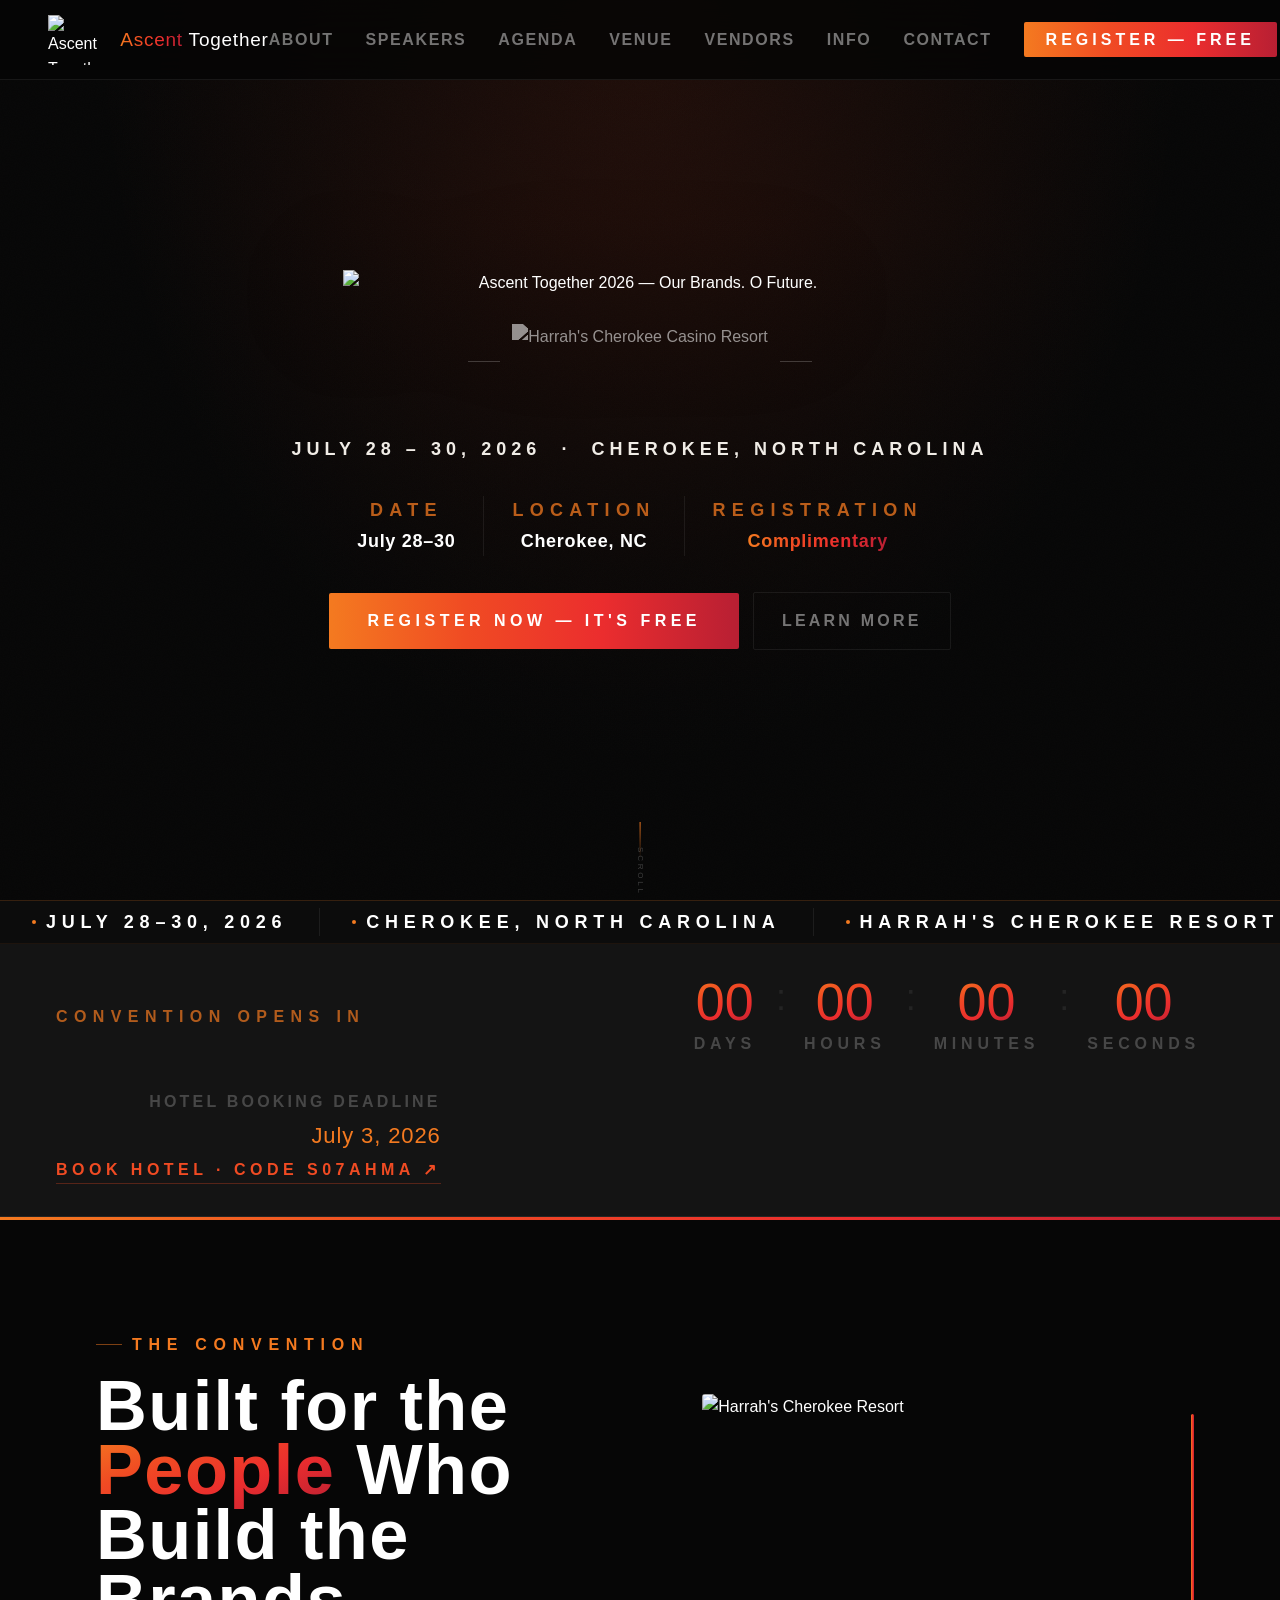
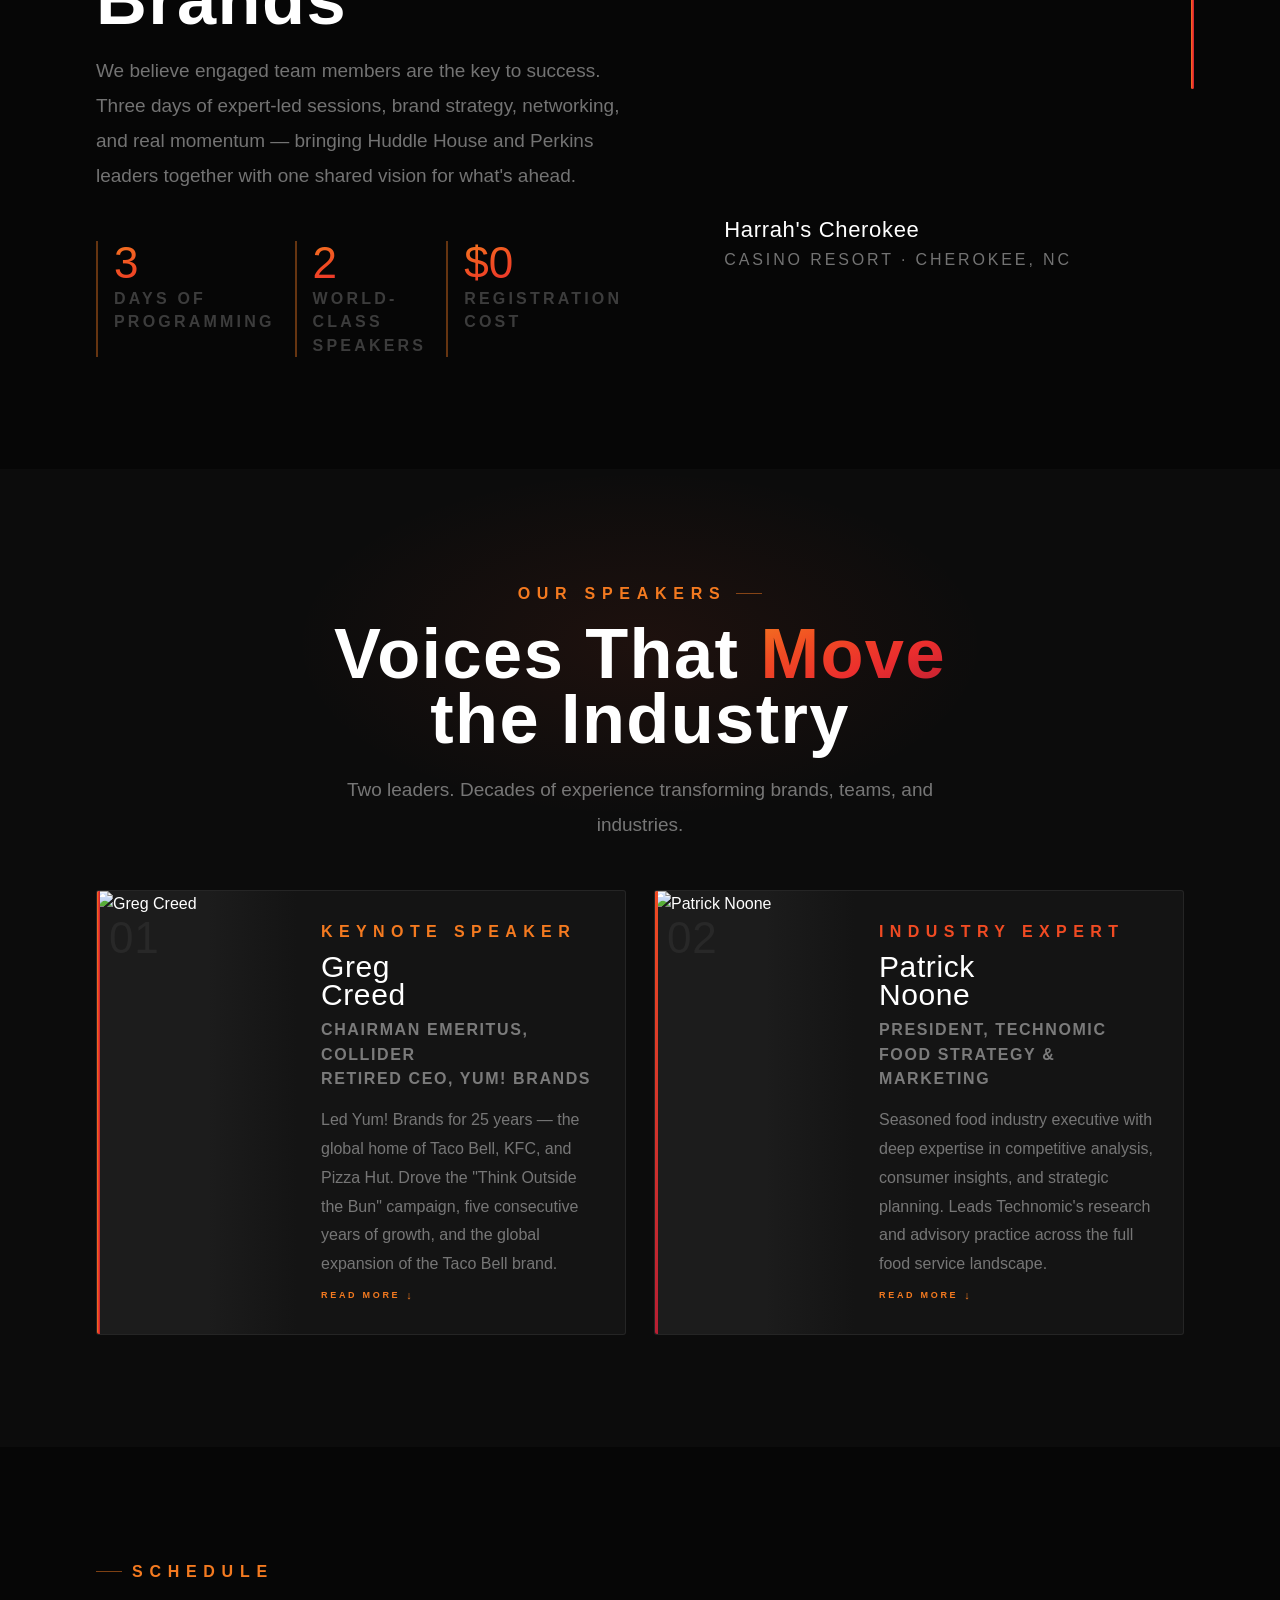
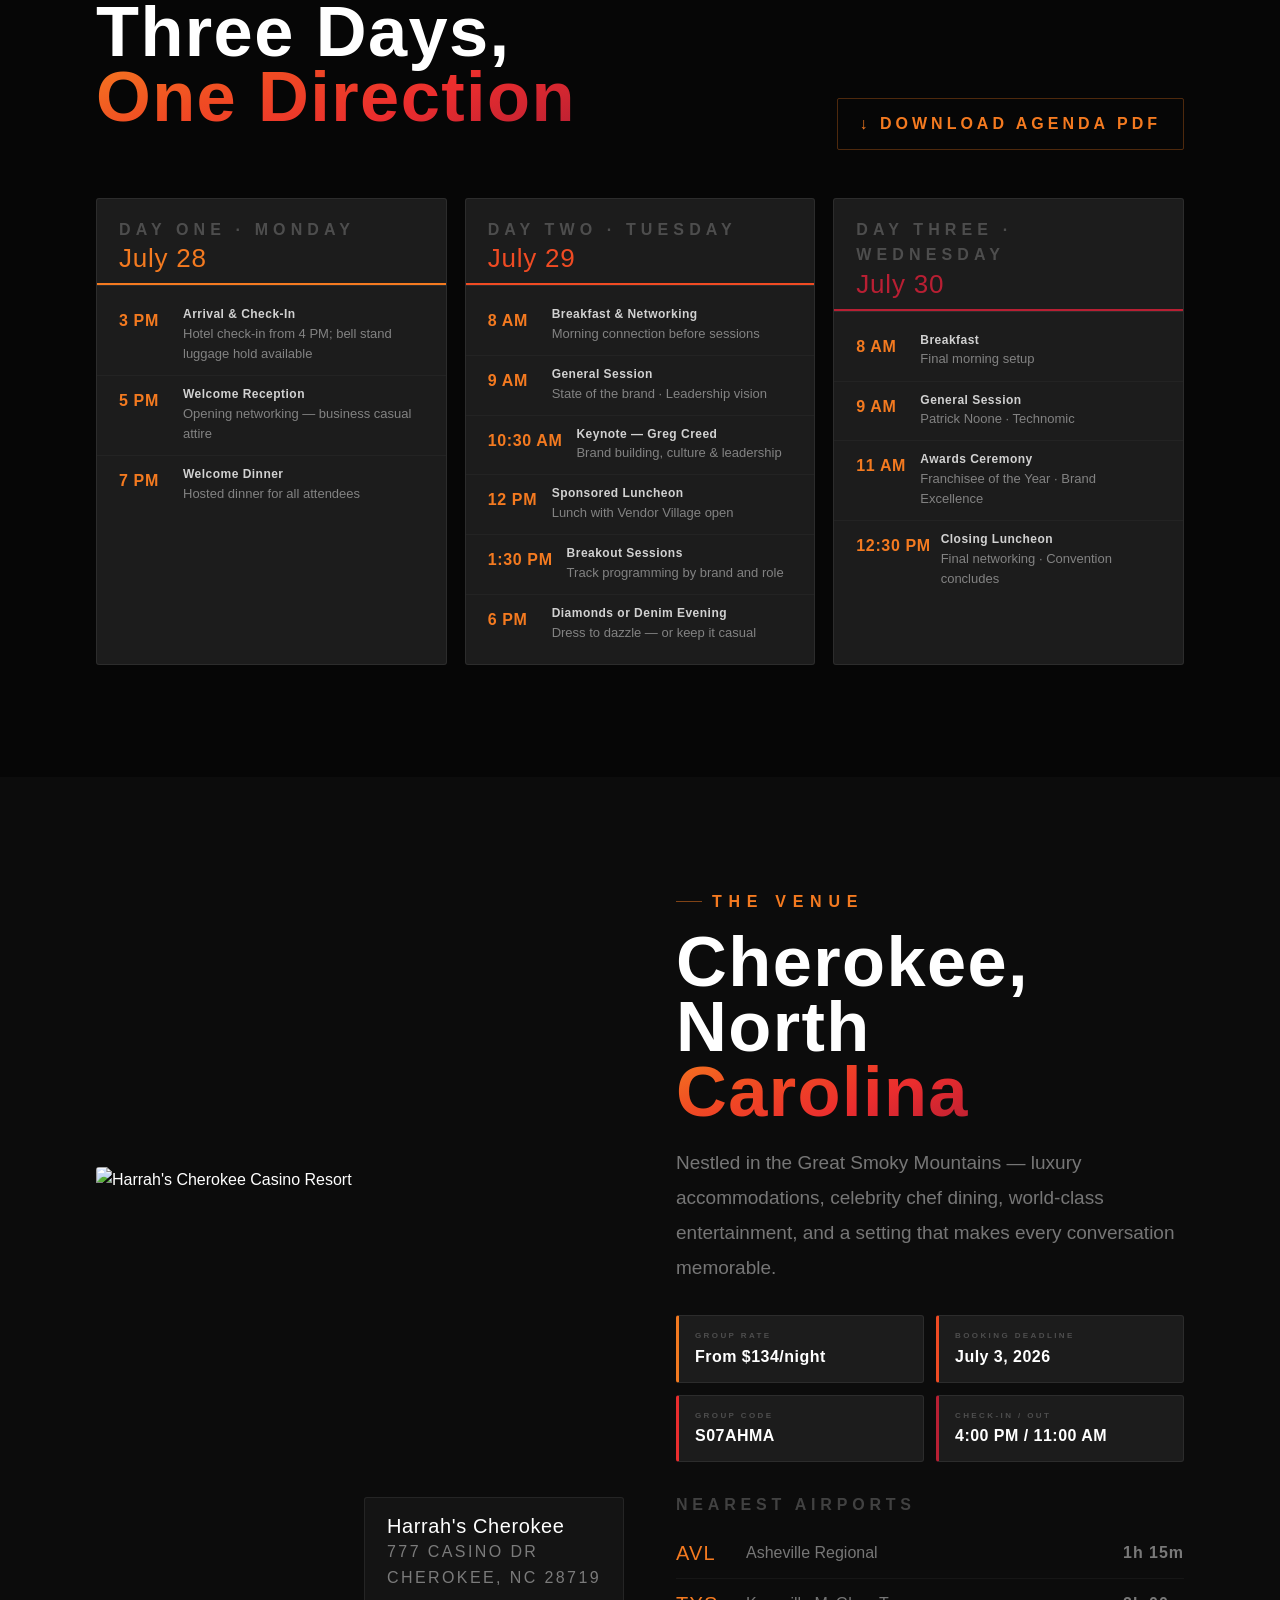
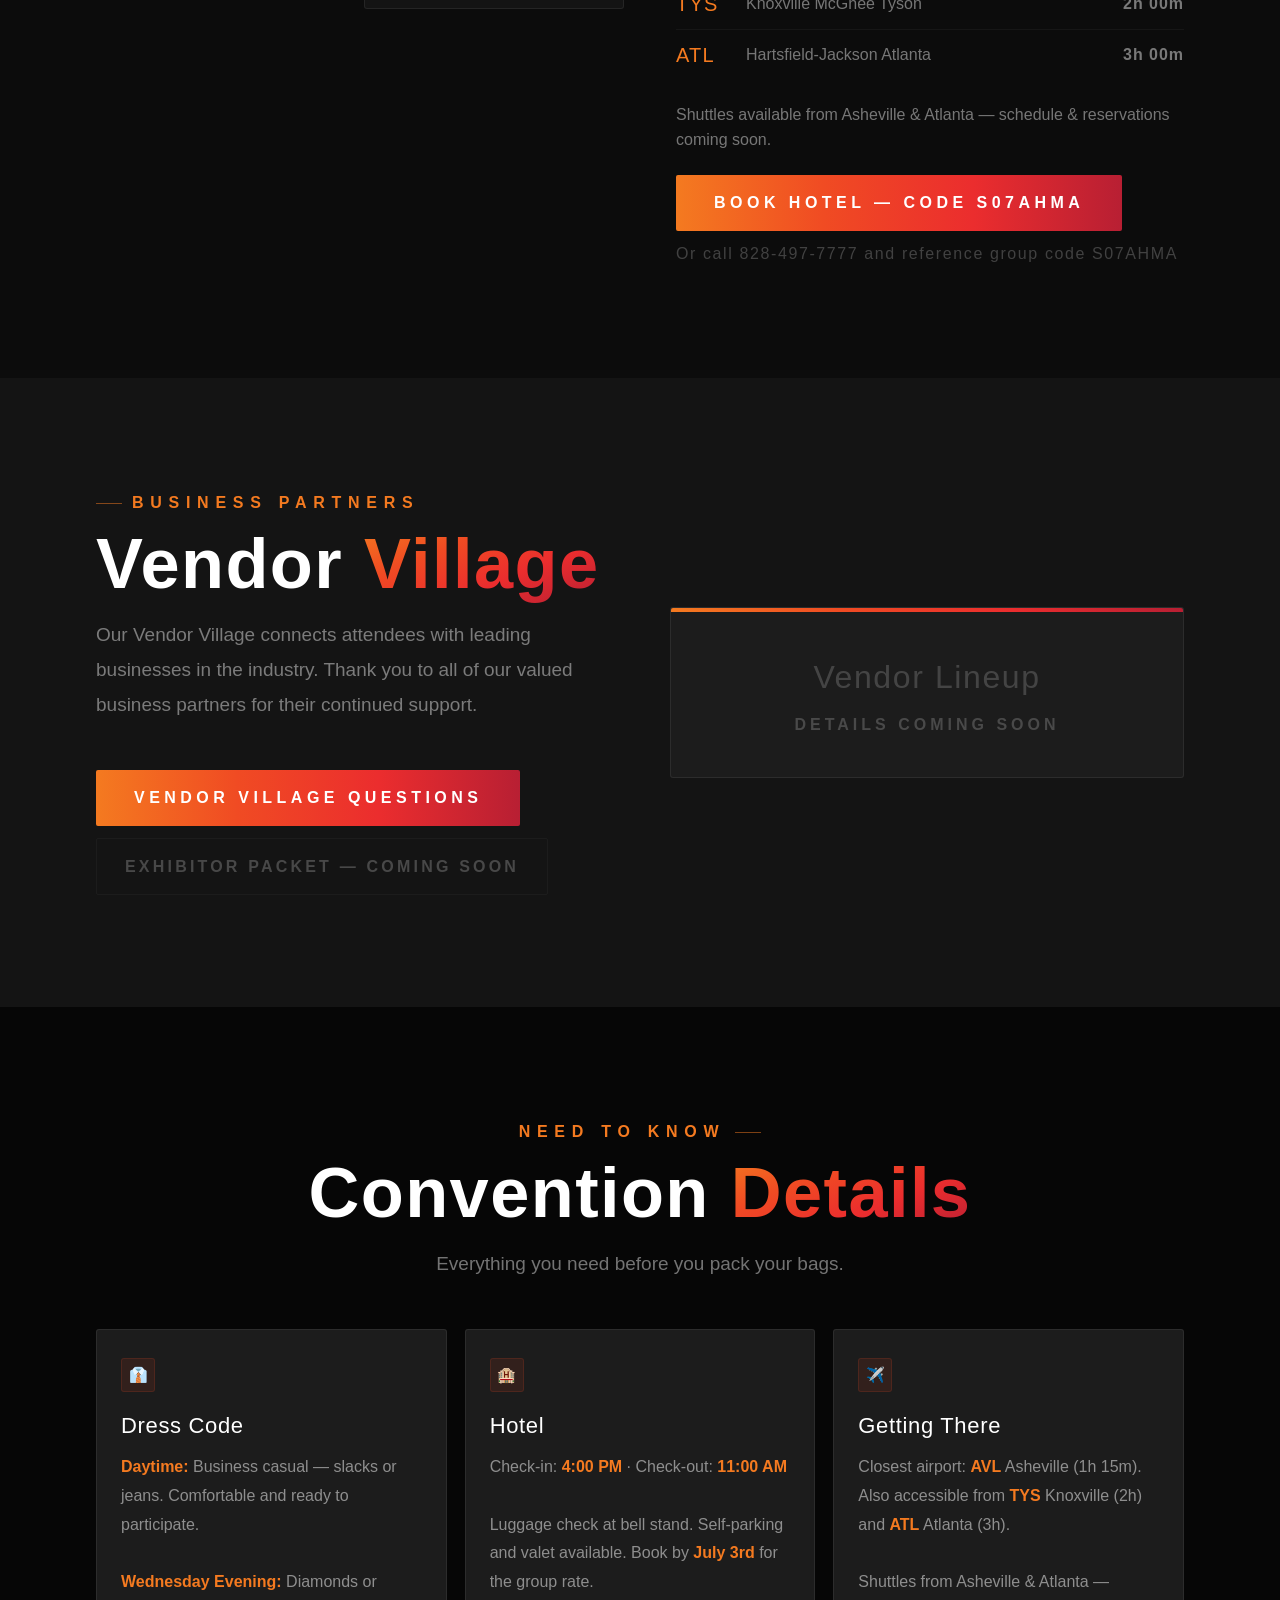
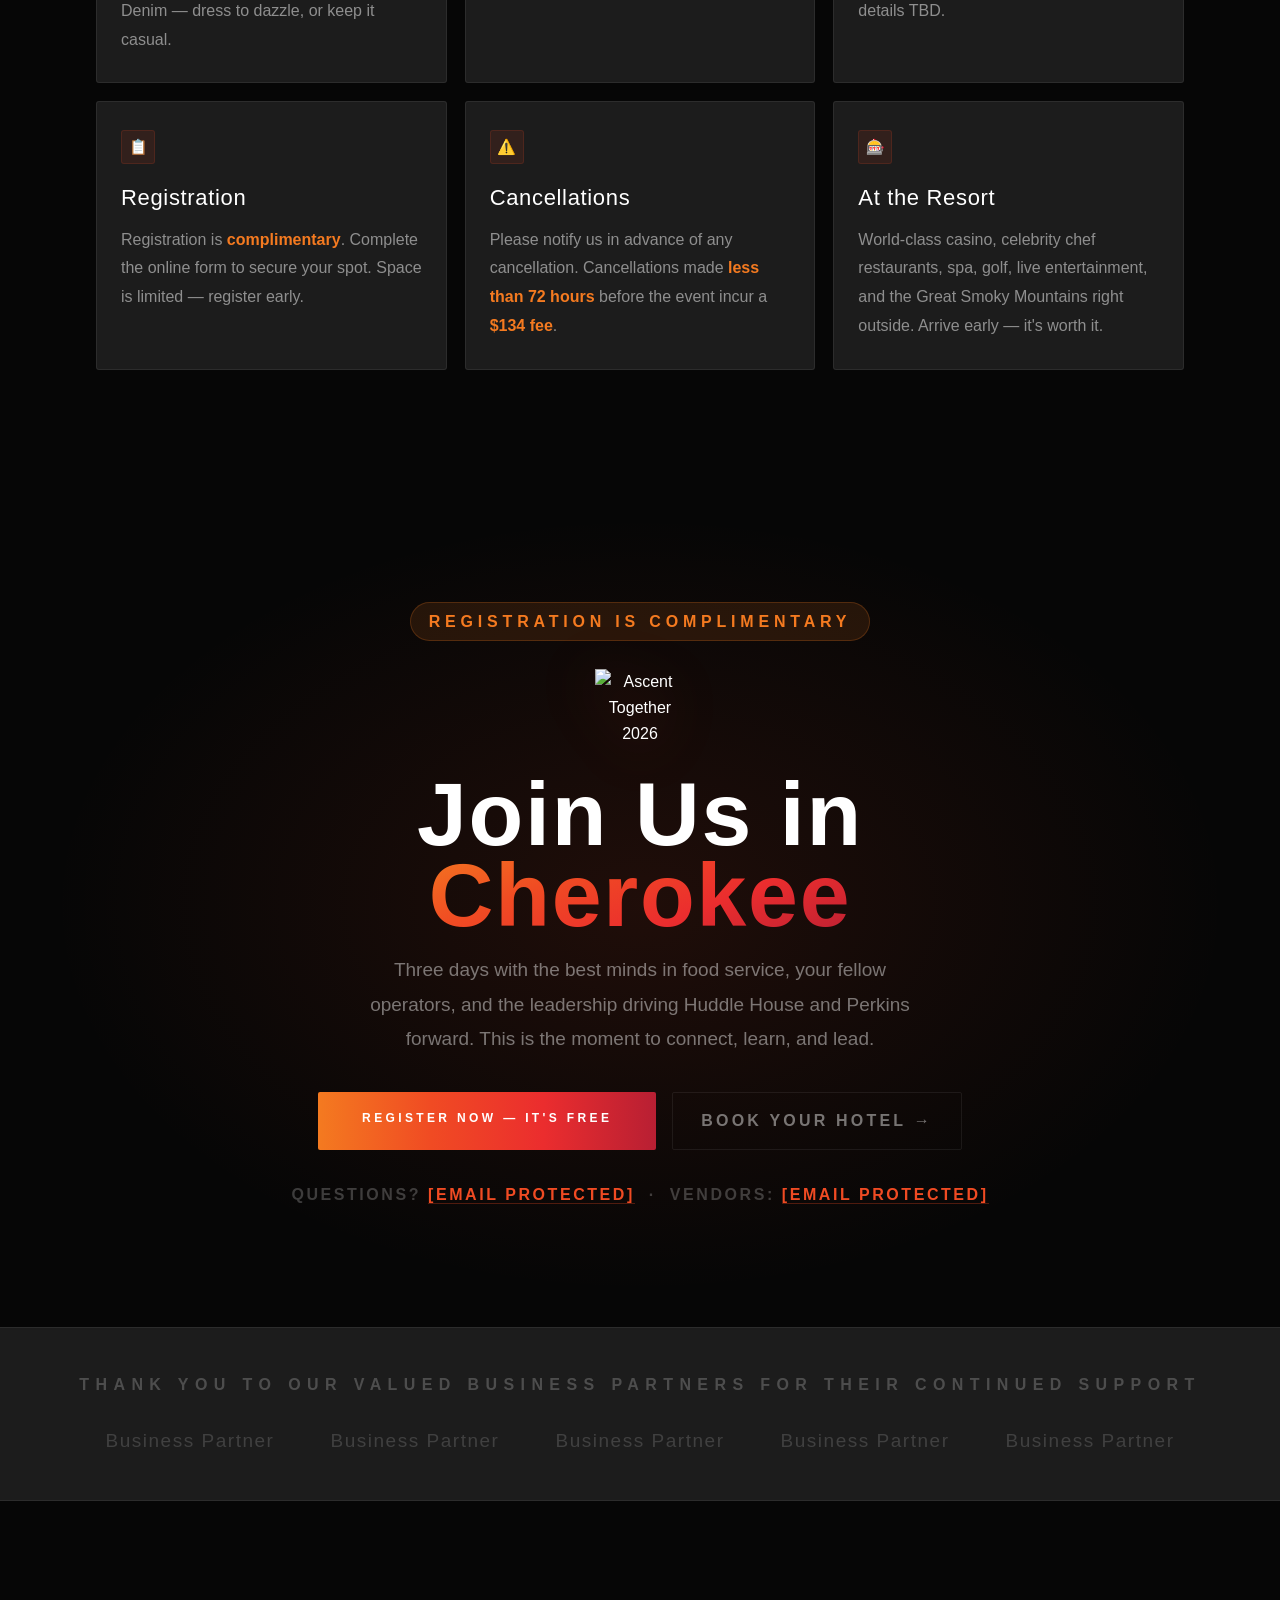
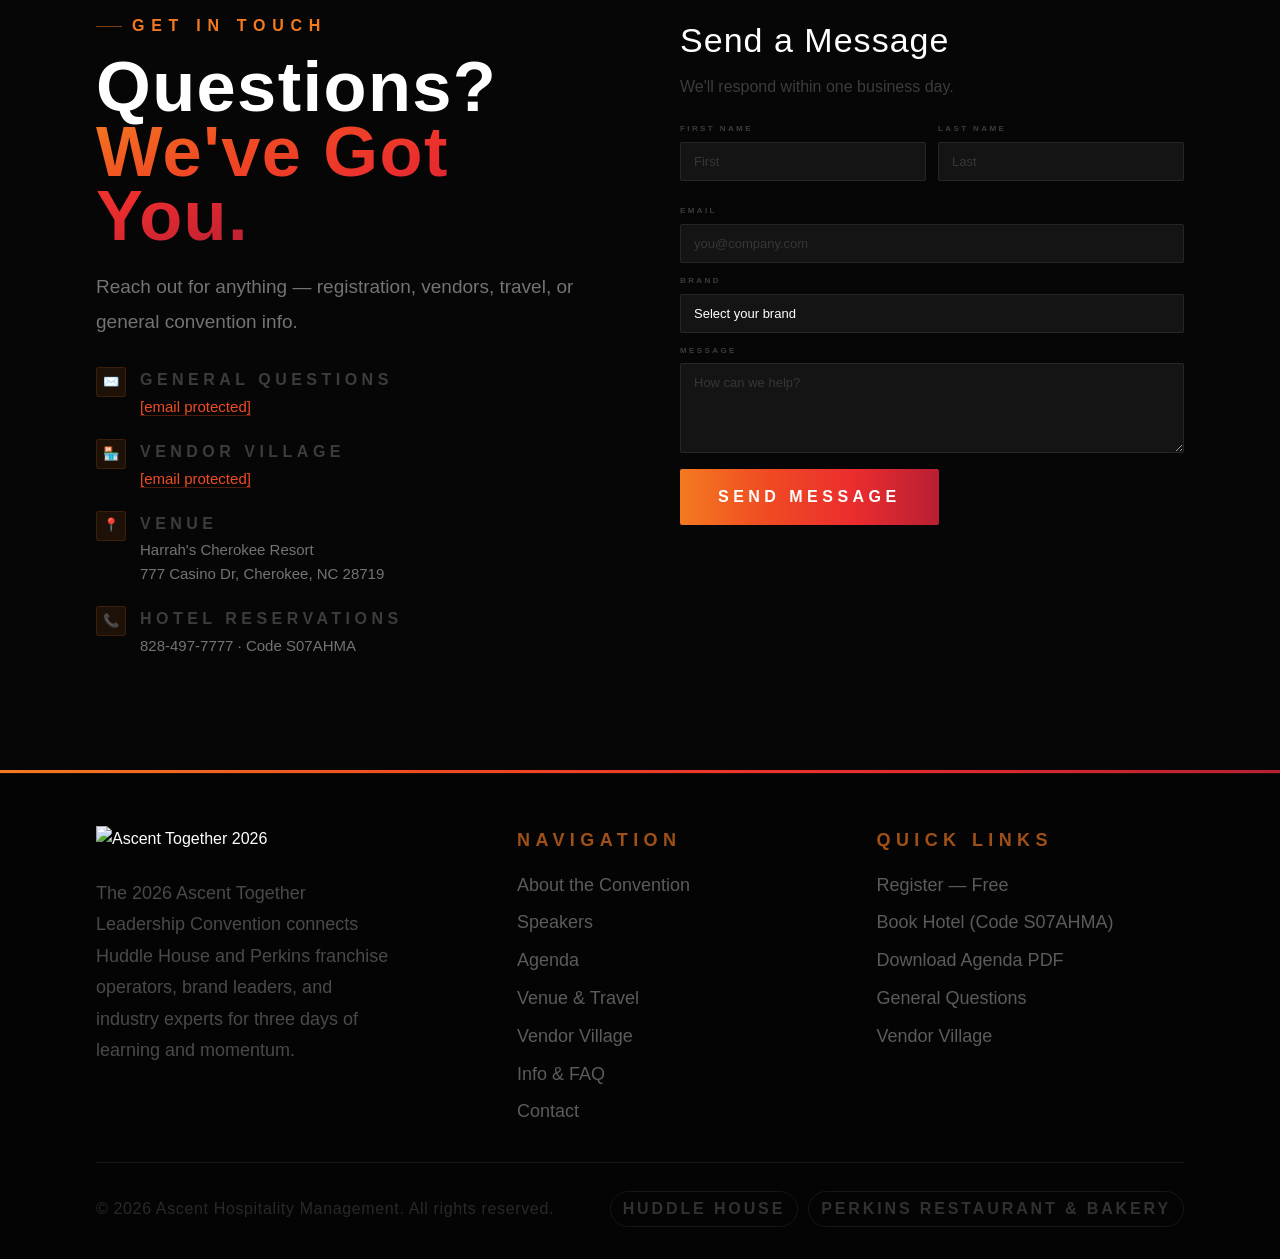
==== commit e54f4bee: "Add files via upload" ====
--- a/index.html
+++ b/index.html
@@ -1,4 +1,3 @@
-
 <!DOCTYPE html>
 <html lang="en">
 <head>
@@ -6,7 +5,8 @@
 <meta name="viewport" content="width=device-width,initial-scale=1">
 <title>Ascent Together 2026 — July 28–30 · Harrah's Cherokee Resort</title>
 <link rel="preconnect" href="https://fonts.googleapis.com">
-<link href="https://fonts.googleapis.com/css2?family=Bebas+Neue&family=Barlow+Condensed:ital,wght@0,300;0,400;0,600;0,700;0,800;0,900;1,700&family=Barlow:ital,wght@0,300;0,400;0,500;1,300&display=swap" rel="stylesheet">
+<link href="fonts/google-fonts.css" rel="stylesheet">
+<noscript><link href="https://fonts.googleapis.com/css2?family=Bebas+Neue&family=Barlow+Condensed:ital,wght@0,300;0,400;0,600;0,700;0,800;0,900;1,700&family=Barlow:ital,wght@0,300;0,400;0,500;1,300&display=swap" rel="stylesheet"></noscript>
 <style>
 /* ─── TOKENS ─────────────────────────────────── */
 :root{
@@ -23,13 +23,15 @@
 *,*::before,*::after{margin:0;padding:0;box-sizing:border-box}
 html{scroll-behavior:smooth;font-size:16px}
 body{background:var(--black);color:var(--white);font-family:var(--b);line-height:1.6;overflow-x:hidden}
+/* Leave room for the 60px fixed nav when jumping to anchors */
+section[id],div[id]{scroll-margin-top:72px}
 a{text-decoration:none;color:inherit}
 img{display:block;max-width:100%}
 
 /* ─── NAV ─────────────────────────────────────── */
 #nav{
   position:fixed;inset:0 0 auto 0;z-index:200;
-  height:60px;display:flex;align-items:center;justify-content:space-between;
+  height:80px;display:flex;align-items:center;justify-content:space-between;
   padding:0 48px;
   background:rgba(6,6,6,.82);
   backdrop-filter:blur(20px);-webkit-backdrop-filter:blur(20px);
@@ -38,21 +40,21 @@
 }
 #nav.scrolled{background:rgba(6,6,6,.96);border-color:rgba(244,122,32,.15)}
 .nav-logo{display:flex;align-items:center;gap:10px}
-.nav-logo img{height:34px;width:auto}
-.nav-logo-text{font-family:var(--d);font-size:19px;letter-spacing:.04em;line-height:1}
+.nav-logo img{height:50px;width:auto}
+.nav-logo-text{font-family:var(--d);font-size:19px;letter-spacing:.04em;line-height:1;white-space:nowrap}
 .nav-logo-text span{background:var(--fh);-webkit-background-clip:text;-webkit-text-fill-color:transparent;background-clip:text}
 .nav-links{display:flex;align-items:center;gap:32px;list-style:none}
 .nav-links a{
-  font-family:var(--h);font-weight:700;font-size:10px;
-  letter-spacing:.3em;text-transform:uppercase;
+  font-family:var(--h);font-weight:600;font-size:16px;
+  letter-spacing:.1em;text-transform:uppercase;
   color:var(--muted);transition:color .2s
 }
 .nav-links a:hover{color:var(--white)}
 .nav-cta{
-  font-family:var(--h)!important;font-weight:800!important;font-size:10px!important;
+  font-family:var(--h)!important;font-weight:800!important;font-size:16px!important;
   letter-spacing:.25em!important;color:var(--white)!important;
   background:var(--fh);padding:9px 22px;border-radius:2px;
-  transition:opacity .2s;
+  transition:opacity .2s;white-space:nowrap;
 }
 .nav-cta:hover{opacity:.88}
 .ham{display:none;flex-direction:column;gap:5px;cursor:pointer;padding:4px}
@@ -81,7 +83,7 @@
 }
 .hero-bg{
   position:absolute;inset:0;z-index:0;
-  background-image:url('https://static.wixstatic.com/media/55c2eb_f7f6b098b97d4ad9b3c3848ec9554709~mv2.jpg/v1/fill/w_1200,h_800,al_c,q_85,enc_avif,quality_auto/55c2eb_f7f6b098b97d4ad9b3c3848ec9554709~mv2.jpg');
+  background-image:url('assets/harrahs-hero.jpg');
   background-size:cover;background-position:center 35%;
   animation:drift 24s ease-in-out infinite alternate;
 }
@@ -104,8 +106,8 @@
 }
 /* Convention lockup — the hero centrepiece */
 .hero-lockup{
-  width:min(520px,78vw);
-  filter:drop-shadow(0 16px 56px rgba(240,75,35,.45));
+  width:min(595px,78vw);
+  filter:drop-shadow(0 16px 56px rgba(0,0,0,.77));
   opacity:0;animation:fade .9s .05s forwards;
   margin-bottom:28px;
 }
@@ -116,11 +118,11 @@
   margin-bottom:36px;
 }
 .hero-partner-line{width:32px;height:1px;background:rgba(255,255,255,.2)}
-.hero-partner img{height:36px;width:auto;opacity:.55;filter:brightness(0) invert(1)}
+.hero-partner img{height:75px;width:auto;opacity:.55;filter:brightness(0) invert(1)}
 .hero-partner-line2{width:32px;height:1px;background:rgba(255,255,255,.2)}
 /* Tagline */
 .hero-tagline{
-  font-family:var(--h);font-weight:700;font-size:14px;letter-spacing:.28em;
+  font-family:var(--h);font-weight:700;font-size:18px;letter-spacing:.28em;
   text-transform:uppercase;color:var(--off);
   margin-bottom:32px;
   opacity:0;animation:upfade .6s .65s forwards;
@@ -133,8 +135,8 @@
 }
 .hf{display:flex;flex-direction:column;gap:3px;align-items:center;padding:0 28px 0 0;margin:0 28px 0 0;border-right:1px solid var(--wire)}
 .hf:last-child{border-right:none;margin:0;padding:0}
-.hf-l{font-family:var(--h);font-weight:700;font-size:9px;letter-spacing:.35em;text-transform:uppercase;color:var(--a);opacity:.75}
-.hf-v{font-family:var(--h);font-weight:700;font-size:17px;letter-spacing:.04em;color:var(--white)}
+.hf-l{font-family:var(--h);font-weight:700;font-size:18px;letter-spacing:.35em;text-transform:uppercase;color:var(--a);opacity:.75}
+.hf-v{font-family:var(--h);font-weight:700;font-size:18px;letter-spacing:.04em;color:var(--white)}
 .hf-v.gradient{background:var(--fh);-webkit-background-clip:text;-webkit-text-fill-color:transparent;background-clip:text}
 /* CTA buttons */
 .hero-btns{
@@ -143,13 +145,13 @@
 }
 .btn-fire{
   background:var(--fh);color:var(--white);
-  font-family:var(--h);font-weight:800;font-size:11px;letter-spacing:.28em;text-transform:uppercase;
+  font-family:var(--h);font-weight:800;font-size:16px;letter-spacing:.28em;text-transform:uppercase;
   padding:15px 38px;border-radius:2px;border:none;cursor:pointer;
   transition:transform .18s,opacity .18s;display:inline-block;
 }
 .btn-fire:hover{transform:translateY(-2px);opacity:.9}
 .btn-ghost{
-  font-family:var(--h);font-weight:700;font-size:10px;letter-spacing:.2em;text-transform:uppercase;
+  font-family:var(--h);font-weight:700;font-size:16px;letter-spacing:.2em;text-transform:uppercase;
   color:var(--muted);border:1px solid var(--wire);padding:15px 28px;border-radius:2px;
   transition:color .2s,border-color .2s;display:inline-block;
 }
@@ -171,7 +173,7 @@
 .ticker-track{display:flex;gap:0;white-space:nowrap;animation:tick 22s linear infinite}
 .ticker-track:hover{animation-play-state:paused}
 .ti{
-  font-family:var(--h);font-weight:700;font-size:10px;letter-spacing:.32em;
+  font-family:var(--h);font-weight:700;font-size:18px;letter-spacing:.32em;
   text-transform:uppercase;padding:0 32px;border-right:1px solid var(--wire);
   display:flex;align-items:center;gap:10px;
 }
@@ -187,16 +189,16 @@
   display:flex;align-items:center;justify-content:space-between;gap:32px;
   flex-wrap:wrap;max-width:none;
 }
-.cd-label{font-family:var(--h);font-weight:700;font-size:10px;letter-spacing:.4em;text-transform:uppercase;color:var(--a);opacity:.7;white-space:nowrap}
+.cd-label{font-family:var(--h);font-weight:700;font-size:16px;letter-spacing:.4em;text-transform:uppercase;color:var(--a);opacity:.7;white-space:nowrap}
 .cd-units{display:flex;align-items:center;gap:0}
 .cd-unit{display:flex;flex-direction:column;align-items:center;padding:0 24px;position:relative}
 .cd-unit+.cd-unit::before{content:':';position:absolute;left:-4px;top:4px;font-family:var(--d);font-size:36px;color:var(--wire);line-height:1}
 .cd-n{font-family:var(--d);font-size:52px;line-height:1;background:var(--flame);-webkit-background-clip:text;-webkit-text-fill-color:transparent;background-clip:text;min-width:2ch;text-align:center}
-.cd-u{font-family:var(--h);font-weight:700;font-size:8px;letter-spacing:.3em;text-transform:uppercase;color:var(--dim);margin-top:3px}
+.cd-u{font-family:var(--h);font-weight:700;font-size:16px;letter-spacing:.3em;text-transform:uppercase;color:var(--dim);margin-top:3px}
 .cd-aside{display:flex;flex-direction:column;align-items:flex-end;gap:4px}
-.cd-aside-note{font-family:var(--h);font-weight:600;font-size:9px;letter-spacing:.2em;text-transform:uppercase;color:var(--dim)}
+.cd-aside-note{font-family:var(--h);font-weight:600;font-size:16px;letter-spacing:.2em;text-transform:uppercase;color:var(--dim)}
 .cd-aside-deadline{font-family:var(--d);font-size:22px;letter-spacing:.04em;color:var(--a)}
-.cd-aside a{font-family:var(--h);font-weight:800;font-size:9px;letter-spacing:.28em;text-transform:uppercase;color:var(--o);border-bottom:1px solid rgba(240,75,35,.3);transition:border-color .2s}
+.cd-aside a{font-family:var(--h);font-weight:800;font-size:16px;letter-spacing:.28em;text-transform:uppercase;color:var(--o);border-bottom:1px solid rgba(240,75,35,.3);transition:border-color .2s}
 .cd-aside a:hover{border-color:var(--o)}
 
 /* ─── SECTION SYSTEM ────────────────────────── */
@@ -207,7 +209,7 @@
 .wrap{max-width:1200px;margin:0 auto;padding:0 56px}
 .eyebrow{
   display:flex;align-items:center;gap:10px;
-  font-family:var(--h);font-weight:700;font-size:10px;letter-spacing:.42em;
+  font-family:var(--h);font-weight:700;font-size:16px;letter-spacing:.42em;
   text-transform:uppercase;color:var(--a);margin-bottom:16px;
 }
 .eyebrow::before{content:'';width:26px;height:1px;background:var(--a);opacity:.5}
@@ -220,7 +222,7 @@
 }
 h2.section-title em{font-style:normal;background:var(--flame);-webkit-background-clip:text;-webkit-text-fill-color:transparent;background-clip:text}
 h2.section-title.center{text-align:center}
-.section-intro{font-family:var(--b);font-size:16px;font-weight:300;line-height:1.9;color:var(--muted);max-width:580px;margin-bottom:48px}
+.section-intro{font-family:var(--b);font-size:19px;font-weight:300;line-height:1.85;color:var(--muted);max-width:640px;margin-bottom:48px}
 .section-intro.center{text-align:center;margin-left:auto;margin-right:auto}
 .flame-rule{height:3px;background:var(--fh);width:100%}
 
@@ -229,7 +231,7 @@
 .about-stats{display:grid;grid-template-columns:1fr 1fr 1fr;gap:20px;margin-top:40px}
 .stat{border-left:2px solid rgba(244,122,32,.4);padding-left:16px}
 .stat-n{font-family:var(--d);font-size:44px;line-height:1;background:var(--flame);-webkit-background-clip:text;-webkit-text-fill-color:transparent;background-clip:text;margin-bottom:2px}
-.stat-l{font-family:var(--h);font-weight:700;font-size:10px;letter-spacing:.2em;text-transform:uppercase;color:var(--dim);line-height:1.45}
+.stat-l{font-family:var(--h);font-weight:700;font-size:16px;letter-spacing:.2em;text-transform:uppercase;color:var(--dim);line-height:1.45}
 .about-visual{position:relative}
 .about-photo{border-radius:3px;overflow:hidden;position:relative}
 .about-photo img{width:100%;height:500px;object-fit:cover;object-position:center;transition:transform 8s ease}
@@ -237,7 +239,7 @@
 .about-photo-overlay{position:absolute;inset:0;background:linear-gradient(180deg,transparent 55%,rgba(6,6,6,.75) 100%)}
 .about-photo-cap{position:absolute;bottom:22px;left:22px}
 .about-photo-cap-title{font-family:var(--d);font-size:22px;letter-spacing:.03em}
-.about-photo-cap-sub{font-family:var(--h);font-weight:400;font-size:10px;letter-spacing:.18em;text-transform:uppercase;color:var(--muted)}
+.about-photo-cap-sub{font-family:var(--h);font-weight:400;font-size:16px;letter-spacing:.18em;text-transform:uppercase;color:var(--muted)}
 .about-accent{position:absolute;top:20px;right:-10px;width:3px;height:55%;background:var(--fh);border-radius:2px}
 
 /* ─── SPEAKERS ──────────────────────────────── */
@@ -257,10 +259,10 @@
 .spk-num{position:absolute;top:12px;left:12px;font-family:var(--d);font-size:44px;letter-spacing:.02em;color:rgba(255,255,255,.055)}
 .spk-stripe{position:absolute;top:0;left:0;width:3px;height:100%}
 .spk-body{padding:28px 24px;display:flex;flex-direction:column;justify-content:center}
-.spk-role{font-family:var(--h);font-weight:700;font-size:9px;letter-spacing:.4em;text-transform:uppercase;color:var(--a);margin-bottom:8px}
+.spk-role{font-family:var(--h);font-weight:700;font-size:16px;letter-spacing:.4em;text-transform:uppercase;color:var(--a);margin-bottom:8px}
 .spk-name{font-family:var(--d);font-size:30px;line-height:.95;letter-spacing:.02em;margin-bottom:8px}
-.spk-title{font-family:var(--h);font-weight:600;font-size:10px;letter-spacing:.1em;text-transform:uppercase;color:var(--muted);line-height:1.55;margin-bottom:14px}
-.spk-bio{font-family:var(--b);font-size:12px;font-weight:300;line-height:1.85;color:rgba(255,255,255,.36)}
+.spk-title{font-family:var(--h);font-weight:600;font-size:16px;letter-spacing:.1em;text-transform:uppercase;color:var(--muted);line-height:1.55;margin-bottom:14px}
+.spk-bio{font-family:var(--b);font-size:16px;font-weight:300;line-height:1.8;color:rgba(255,255,255,.42)}
 
 /* ─── AGENDA ────────────────────────────────── */
 .agenda-head{display:grid;grid-template-columns:1fr auto;align-items:flex-end;gap:24px;margin-bottom:48px}
@@ -272,7 +274,7 @@
 .day-1 .day-head::after{background:var(--a)}
 .day-2 .day-head::after{background:var(--o)}
 .day-3 .day-head::after{background:var(--c)}
-.day-label{font-family:var(--h);font-weight:600;font-size:9px;letter-spacing:.32em;text-transform:uppercase;color:var(--dim);margin-bottom:3px}
+.day-label{font-family:var(--h);font-weight:600;font-size:16px;letter-spacing:.32em;text-transform:uppercase;color:var(--dim);margin-bottom:3px}
 .day-date{font-family:var(--d);font-size:26px;line-height:1;letter-spacing:.03em}
 .day-1 .day-date{color:var(--a)}
 .day-2 .day-date{color:var(--o)}
@@ -281,13 +283,13 @@
 .ev{display:flex;gap:14px;padding:11px 22px;border-bottom:1px solid rgba(255,255,255,.03);transition:background .18s}
 .ev:last-child{border-bottom:none}
 .ev:hover{background:rgba(255,255,255,.02)}
-.ev-time{font-family:var(--h);font-weight:700;font-size:10px;letter-spacing:.04em;color:var(--a);min-width:50px;padding-top:1px;white-space:nowrap}
+.ev-time{font-family:var(--h);font-weight:700;font-size:16px;letter-spacing:.04em;color:var(--a);min-width:50px;padding-top:1px;white-space:nowrap}
 .ev-detail{}
 .ev-name{font-family:var(--h);font-weight:700;font-size:12px;letter-spacing:.04em;color:rgba(255,255,255,.8);line-height:1.3;margin-bottom:1px}
-.ev-desc{font-family:var(--b);font-size:11px;font-weight:300;color:rgba(255,255,255,.38);line-height:1.5}
+.ev-desc{font-family:var(--b);font-size:13px;font-weight:300;color:rgba(255,255,255,.45);line-height:1.55}
 .btn-dl{
   display:inline-flex;align-items:center;gap:8px;
-  font-family:var(--h);font-weight:800;font-size:10px;letter-spacing:.25em;text-transform:uppercase;
+  font-family:var(--h);font-weight:800;font-size:16px;letter-spacing:.25em;text-transform:uppercase;
   color:var(--a);border:1px solid rgba(244,122,32,.3);padding:12px 22px;border-radius:2px;
   white-space:nowrap;transition:background .2s;
 }
@@ -303,21 +305,21 @@
   background:var(--coal);border:1px solid var(--wire);border-radius:3px;padding:18px 22px;
 }
 .venue-badge-name{font-family:var(--d);font-size:20px;letter-spacing:.03em;line-height:1;margin-bottom:3px}
-.venue-badge-addr{font-family:var(--h);font-weight:400;font-size:10px;letter-spacing:.15em;text-transform:uppercase;color:var(--muted);line-height:1.6}
+.venue-badge-addr{font-family:var(--h);font-weight:400;font-size:16px;letter-spacing:.15em;text-transform:uppercase;color:var(--muted);line-height:1.6}
 .venue-details-grid{display:grid;grid-template-columns:1fr 1fr;gap:12px;margin:30px 0}
 .vd{background:var(--smoke);border:1px solid var(--wire);border-radius:3px;padding:14px 16px;border-left:3px solid var(--a)}
 .vd.orange{border-left-color:var(--o)}
 .vd.red{border-left-color:var(--r)}
 .vd.crimson{border-left-color:var(--c)}
 .vd-l{font-family:var(--h);font-weight:700;font-size:8px;letter-spacing:.3em;text-transform:uppercase;color:var(--dim);margin-bottom:4px}
-.vd-v{font-family:var(--h);font-weight:700;font-size:14px;letter-spacing:.03em;color:var(--white);line-height:1.3}
+.vd-v{font-family:var(--h);font-weight:700;font-size:16px;letter-spacing:.03em;color:var(--white);line-height:1.3}
 .airports{margin-top:22px}
-.airports-title{font-family:var(--h);font-weight:700;font-size:9px;letter-spacing:.3em;text-transform:uppercase;color:var(--dim);margin-bottom:10px}
+.airports-title{font-family:var(--h);font-weight:700;font-size:16px;letter-spacing:.3em;text-transform:uppercase;color:var(--dim);margin-bottom:10px}
 .airport{display:flex;align-items:center;padding:9px 0;border-bottom:1px solid rgba(255,255,255,.04)}
 .airport:last-child{border-bottom:none}
 .airport-code{font-family:var(--d);font-size:20px;letter-spacing:.06em;color:var(--a);min-width:56px}
-.airport-name{font-family:var(--b);font-size:12px;font-weight:300;color:var(--muted);flex:1;padding:0 10px}
-.airport-dist{font-family:var(--h);font-weight:700;font-size:11px;letter-spacing:.06em;color:rgba(255,255,255,.45)}
+.airport-name{font-family:var(--b);font-size:16px;font-weight:300;color:var(--muted);flex:1;padding:0 14px}
+.airport-dist{font-family:var(--h);font-weight:700;font-size:16px;letter-spacing:.06em;color:rgba(255,255,255,.45)}
 
 /* ─── VENDOR ────────────────────────────────── */
 .vendor-grid{display:grid;grid-template-columns:1fr 1fr;gap:60px;align-items:center}
@@ -325,7 +327,7 @@
 .vendor-box-top{height:4px;background:var(--fh)}
 .vendor-box-body{padding:40px;text-align:center}
 .vendor-coming{font-family:var(--d);font-size:32px;letter-spacing:.05em;color:rgba(255,255,255,.18);margin-bottom:8px}
-.vendor-coming-sub{font-family:var(--h);font-weight:600;font-size:10px;letter-spacing:.25em;text-transform:uppercase;color:rgba(255,255,255,.2)}
+.vendor-coming-sub{font-family:var(--h);font-weight:600;font-size:16px;letter-spacing:.25em;text-transform:uppercase;color:rgba(255,255,255,.2)}
 
 /* ─── INFO ──────────────────────────────────── */
 .info-grid{display:grid;grid-template-columns:repeat(3,1fr);gap:18px}
@@ -340,26 +342,26 @@
   display:flex;align-items:center;justify-content:center;font-size:15px;
 }
 .ic-title{font-family:var(--d);font-size:22px;letter-spacing:.03em;margin-bottom:10px}
-.ic-body{font-family:var(--b);font-size:12px;font-weight:300;line-height:1.9;color:rgba(255,255,255,.4)}
+.ic-body{font-family:var(--b);font-size:16px;font-weight:300;line-height:1.8;color:rgba(255,255,255,.5)}
 .ic-body strong{color:var(--a);font-weight:600}
 
 /* ─── CTA ───────────────────────────────────── */
 .cta-section{position:relative;overflow:hidden;padding:120px 0}
 .cta-bg{position:absolute;inset:0;background:radial-gradient(ellipse at 50% 50%,rgba(240,75,35,.11) 0%,transparent 65%)}
 .cta-wrap{max-width:820px;margin:0 auto;padding:0 56px;text-align:center;position:relative;z-index:2}
-.cta-badge{display:inline-block;background:rgba(244,122,32,.12);border:1px solid rgba(244,122,32,.22);color:var(--a);font-family:var(--h);font-weight:700;font-size:10px;letter-spacing:.3em;text-transform:uppercase;padding:6px 18px;border-radius:100px;margin-bottom:28px}
+.cta-badge{display:inline-block;background:rgba(244,122,32,.12);border:1px solid rgba(244,122,32,.22);color:var(--a);font-family:var(--h);font-weight:700;font-size:16px;letter-spacing:.3em;text-transform:uppercase;padding:6px 18px;border-radius:100px;margin-bottom:28px}
 .cta-logo{width:90px;margin:0 auto 28px;filter:drop-shadow(0 8px 28px rgba(240,75,35,.32))}
 .cta-h{font-family:var(--d);font-size:clamp(52px,7vw,100px);line-height:.9;letter-spacing:.02em;margin-bottom:18px}
 .cta-h em{font-style:normal;background:var(--flame);-webkit-background-clip:text;-webkit-text-fill-color:transparent;background-clip:text}
-.cta-body{font-family:var(--b);font-size:16px;font-weight:300;line-height:1.85;color:var(--muted);max-width:520px;margin:0 auto 36px}
+.cta-body{font-family:var(--b);font-size:19px;font-weight:300;line-height:1.8;color:var(--muted);max-width:580px;margin:0 auto 36px}
 .cta-btns{display:flex;gap:16px;justify-content:center;flex-wrap:wrap;margin-bottom:32px}
-.cta-note{font-family:var(--h);font-weight:600;font-size:10px;letter-spacing:.16em;text-transform:uppercase;color:var(--dim)}
+.cta-note{font-family:var(--h);font-weight:600;font-size:16px;letter-spacing:.16em;text-transform:uppercase;color:var(--dim)}
 .cta-note a{color:var(--o);border-bottom:1px solid rgba(240,75,35,.3);transition:border-color .2s}
 .cta-note a:hover{border-color:var(--o)}
 
 /* ─── SPONSORS ──────────────────────────────── */
 .sponsors{background:var(--smoke);border-top:1px solid var(--wire);border-bottom:1px solid var(--wire);padding:44px 56px;text-align:center}
-.sponsors-label{font-family:var(--h);font-weight:700;font-size:9px;letter-spacing:.4em;text-transform:uppercase;color:var(--dim);margin-bottom:28px}
+.sponsors-label{font-family:var(--h);font-weight:700;font-size:16px;letter-spacing:.4em;text-transform:uppercase;color:var(--dim);margin-bottom:28px}
 .sponsor-row{display:flex;align-items:center;justify-content:center;gap:56px;flex-wrap:wrap}
 .spon{font-family:var(--d);font-size:19px;letter-spacing:.08em;color:rgba(255,255,255,.16);transition:color .2s}
 .spon:hover{color:rgba(255,255,255,.3)}
@@ -369,12 +371,12 @@
 .contact-items{display:flex;flex-direction:column;gap:20px;margin-top:28px}
 .ci{display:flex;gap:14px;align-items:flex-start}
 .ci-icon{width:30px;height:30px;border-radius:3px;background:rgba(244,122,32,.1);border:1px solid rgba(244,122,32,.14);display:flex;align-items:center;justify-content:center;font-size:13px;flex-shrink:0}
-.ci-l{font-family:var(--h);font-weight:700;font-size:9px;letter-spacing:.28em;text-transform:uppercase;color:var(--dim);margin-bottom:2px}
-.ci-v{font-family:var(--b);font-size:13px;font-weight:300;color:var(--muted)}
+.ci-l{font-family:var(--h);font-weight:700;font-size:16px;letter-spacing:.28em;text-transform:uppercase;color:var(--dim);margin-bottom:2px}
+.ci-v{font-family:var(--b);font-size:15px;font-weight:300;color:var(--muted)}
 .ci-v a{color:var(--o);border-bottom:1px solid rgba(240,75,35,.3);transition:border-color .2s}
 .ci-v a:hover{border-color:var(--o)}
 .form-title{font-family:var(--d);font-size:34px;letter-spacing:.03em;margin-bottom:6px}
-.form-note{font-family:var(--b);font-size:13px;font-weight:300;color:var(--dim);margin-bottom:24px}
+.form-note{font-family:var(--b);font-size:16px;font-weight:300;color:var(--dim);margin-bottom:24px}
 .form-row{display:grid;grid-template-columns:1fr 1fr;gap:12px;margin-bottom:12px}
 .form-field{display:flex;flex-direction:column;gap:6px;margin-bottom:12px}
 .form-label{font-family:var(--h);font-weight:700;font-size:8px;letter-spacing:.3em;text-transform:uppercase;color:var(--dim)}
@@ -391,15 +393,15 @@
 /* ─── FOOTER ────────────────────────────────── */
 footer{background:#040404;border-top:1px solid rgba(244,122,32,.1);padding:52px 0 32px}
 .footer-grid{display:grid;grid-template-columns:1.2fr 1fr 1fr;gap:52px;padding-bottom:36px;border-bottom:1px solid var(--wire);margin-bottom:28px}
-.footer-brand-text{font-family:var(--b);font-size:12px;font-weight:300;line-height:1.8;color:rgba(255,255,255,.22);max-width:260px;margin-top:12px}
-.footer-col-title{font-family:var(--h);font-weight:700;font-size:9px;letter-spacing:.3em;text-transform:uppercase;color:var(--a);opacity:.65;margin-bottom:16px}
+.footer-brand-text{font-family:var(--b);font-size:18px;font-weight:300;line-height:1.75;color:rgba(255,255,255,.28);max-width:300px;margin-top:12px}
+.footer-col-title{font-family:var(--h);font-weight:700;font-size:18px;letter-spacing:.3em;text-transform:uppercase;color:var(--a);opacity:.65;margin-bottom:16px}
 .footer-links{list-style:none;display:flex;flex-direction:column;gap:9px}
-.footer-links a{font-family:var(--b);font-size:12px;font-weight:300;color:rgba(255,255,255,.28);transition:color .2s}
+.footer-links a{font-family:var(--b);font-size:18px;font-weight:300;color:rgba(255,255,255,.35);transition:color .2s}
 .footer-links a:hover{color:rgba(255,255,255,.6)}
 .footer-bottom{display:flex;align-items:center;justify-content:space-between;gap:20px;flex-wrap:wrap}
-.footer-copy{font-family:var(--b);font-size:11px;font-weight:300;color:rgba(255,255,255,.15);letter-spacing:.04em}
+.footer-copy{font-family:var(--b);font-size:16px;font-weight:300;color:rgba(255,255,255,.15);letter-spacing:.04em}
 .footer-brand-pills{display:flex;gap:10px}
-.fbp{font-family:var(--h);font-weight:700;font-size:9px;letter-spacing:.18em;text-transform:uppercase;color:rgba(255,255,255,.18);border:1px solid rgba(255,255,255,.07);padding:4px 12px;border-radius:100px}
+.fbp{font-family:var(--h);font-weight:700;font-size:16px;letter-spacing:.18em;text-transform:uppercase;color:rgba(255,255,255,.18);border:1px solid rgba(255,255,255,.07);padding:4px 12px;border-radius:100px}
 
 /* ─── REVEAL ANIMATIONS ──────────────────────── */
 .r{opacity:0;transform:translateY(28px);transition:opacity .7s ease,transform .7s ease}
@@ -407,50 +409,90 @@
 .r.in{opacity:1;transform:translateY(0)}
 
 /* ─── RESPONSIVE ─────────────────────────────── */
+/* Tighten nav spacing just before it collapses to a hamburger so
+   "Ascent Together" and the "Register — Free" CTA don't wrap. */
+@media(max-width:1180px) and (min-width:1001px){
+  #nav{padding:0 28px}
+  .nav-links{gap:22px}
+  .nav-cta{letter-spacing:.18em!important;padding:9px 16px}
+}
 @media(max-width:1000px){
   #nav{padding:0 24px}
   .nav-links{display:none}
-  .ham{display:flex}
+  .ham{display:flex;padding:10px;margin:-10px}
   .hero{padding-top:90px;padding-bottom:56px}
   .hero-lockup{width:min(400px,85vw)}
   .about-grid,.venue-grid,.vendor-grid,.contact-grid{grid-template-columns:1fr;gap:44px}
   .about-visual{order:-1}
   .about-accent{display:none}
   .about-photo img,.venue-photo img{height:300px}
-  .venue-badge{right:0;bottom:0}
+  .venue-badge{position:static;display:block;margin-top:12px;padding:14px 18px}
   .speakers-grid{grid-template-columns:1fr;gap:18px}
   .speaker-card{grid-template-columns:150px 1fr}
   .spk-photo img{min-height:220px}
   .days{grid-template-columns:1fr;gap:14px}
   .info-grid{grid-template-columns:1fr 1fr;gap:14px}
   .section{padding:72px 0}
-  .wrap,.cd-strip,.sponsors{padding-left:24px;padding-right:24px}
+  .wrap,.sponsors{padding-left:24px;padding-right:24px}
+  .cd-strip{padding:24px}
   .cta-wrap{padding:0 24px}
+  .cta-section{padding:88px 0}
   .footer-grid{grid-template-columns:1fr;gap:28px}
   .footer-col-title{margin-top:4px}
+  /* Stack the agenda header so the Download PDF button drops below the title */
+  .agenda-head{grid-template-columns:1fr;gap:20px;margin-bottom:36px}
+  .btn-dl{justify-self:start}
+  /* Let grid/flex children shrink below their content min-width */
+  .about-stats,.venue-details-grid,.info-grid,.footer-grid,.form-row{min-width:0}
+  .about-stats>*,.venue-details-grid>*,.info-grid>*,.form-row>*{min-width:0}
 }
 @media(max-width:600px){
   .hero{padding-top:80px;padding-bottom:36px}
   .hero-lockup{width:min(300px,86vw)}
   .hero-tagline{font-size:11px;letter-spacing:.16em}
-  .hf{padding-right:16px;margin-right:16px}
+  .hero-facts{gap:14px}
+  .hf{padding:0;margin:0;border-right:none}
   .hero-btns{flex-direction:column;align-items:center;gap:10px}
-  .btn-fire,.btn-ghost{width:100%;text-align:center;display:block;padding-left:0;padding-right:0}
+  .btn-fire,.btn-ghost{width:100%;text-align:center;display:block;padding-left:10px;padding-right:10px}
   .speaker-card{grid-template-columns:1fr}
   .spk-photo img{height:200px;width:100%}
   .spk-photo-fade{background:linear-gradient(180deg,transparent 50%,var(--coal) 100%)}
   .info-grid{grid-template-columns:1fr}
   .form-row{grid-template-columns:1fr}
-  .cd-units{gap:0}
-  .cd-unit{padding:0 12px}
-  .cd-n{font-size:40px}
+  /* Prevent iOS Safari auto-zoom on focused inputs (<16px) */
+  .form-input,.form-select,.form-ta{font-size:16px;padding:12px 14px}
+  /* Countdown — tighter on phones so all four units + seconds fit */
+  .cd-strip{padding:22px 18px;gap:18px;justify-content:center}
+  .cd-label{flex-basis:100%;text-align:center}
+  .cd-units{gap:0;flex-wrap:nowrap;justify-content:center}
+  .cd-unit{padding:0 10px}
+  .cd-unit+.cd-unit::before{font-size:22px;top:10px;left:-3px}
+  .cd-n{font-size:38px}
+  .cd-aside{align-items:center;text-align:center;flex-basis:100%}
+  /* Stats drop to a single column so long labels aren't clipped */
+  .about-stats{grid-template-columns:1fr;gap:12px}
+  /* Venue details — keep 2 cols but allow label wrap */
+  .venue-details-grid{grid-template-columns:1fr 1fr;gap:10px}
+  /* Sponsor row — tighter spacing, centered */
+  .sponsors{padding:32px 24px}
+  .sponsor-row{gap:18px 28px}
+  .spon{font-size:16px}
+  /* CTA — reduce the tall top/bottom pad */
+  .cta-section{padding:72px 0}
+}
+@media(max-width:380px){
+  /* Very small phones — further tighten */
+  .venue-details-grid{grid-template-columns:1fr}
+  .cd-unit{padding:0 7px}
+  .cd-n{font-size:34px}
+  .stat-n{font-size:38px}
 }
 
 /* ─── SPEAKER BIO EXPAND ─────────────────────── */
 .spk-bio-wrap{position:relative}
-.spk-bio-short{font-family:var(--b);font-size:12px;font-weight:300;line-height:1.85;color:rgba(255,255,255,.36)}
+.spk-bio-short{font-family:var(--b);font-size:16px;font-weight:300;line-height:1.8;color:rgba(255,255,255,.42)}
 .spk-bio-full{
-  font-family:var(--b);font-size:12px;font-weight:300;line-height:1.85;color:rgba(255,255,255,.36);
+  font-family:var(--b);font-size:16px;font-weight:300;line-height:1.8;color:rgba(255,255,255,.42);
   max-height:0;overflow:hidden;
   transition:max-height .55s cubic-bezier(.4,0,.2,1),opacity .4s ease;
   opacity:0;
@@ -479,7 +521,7 @@
 <!-- NAV -->
 <nav id="nav">
   <div class="nav-logo">
-    <img src="[data-uri]